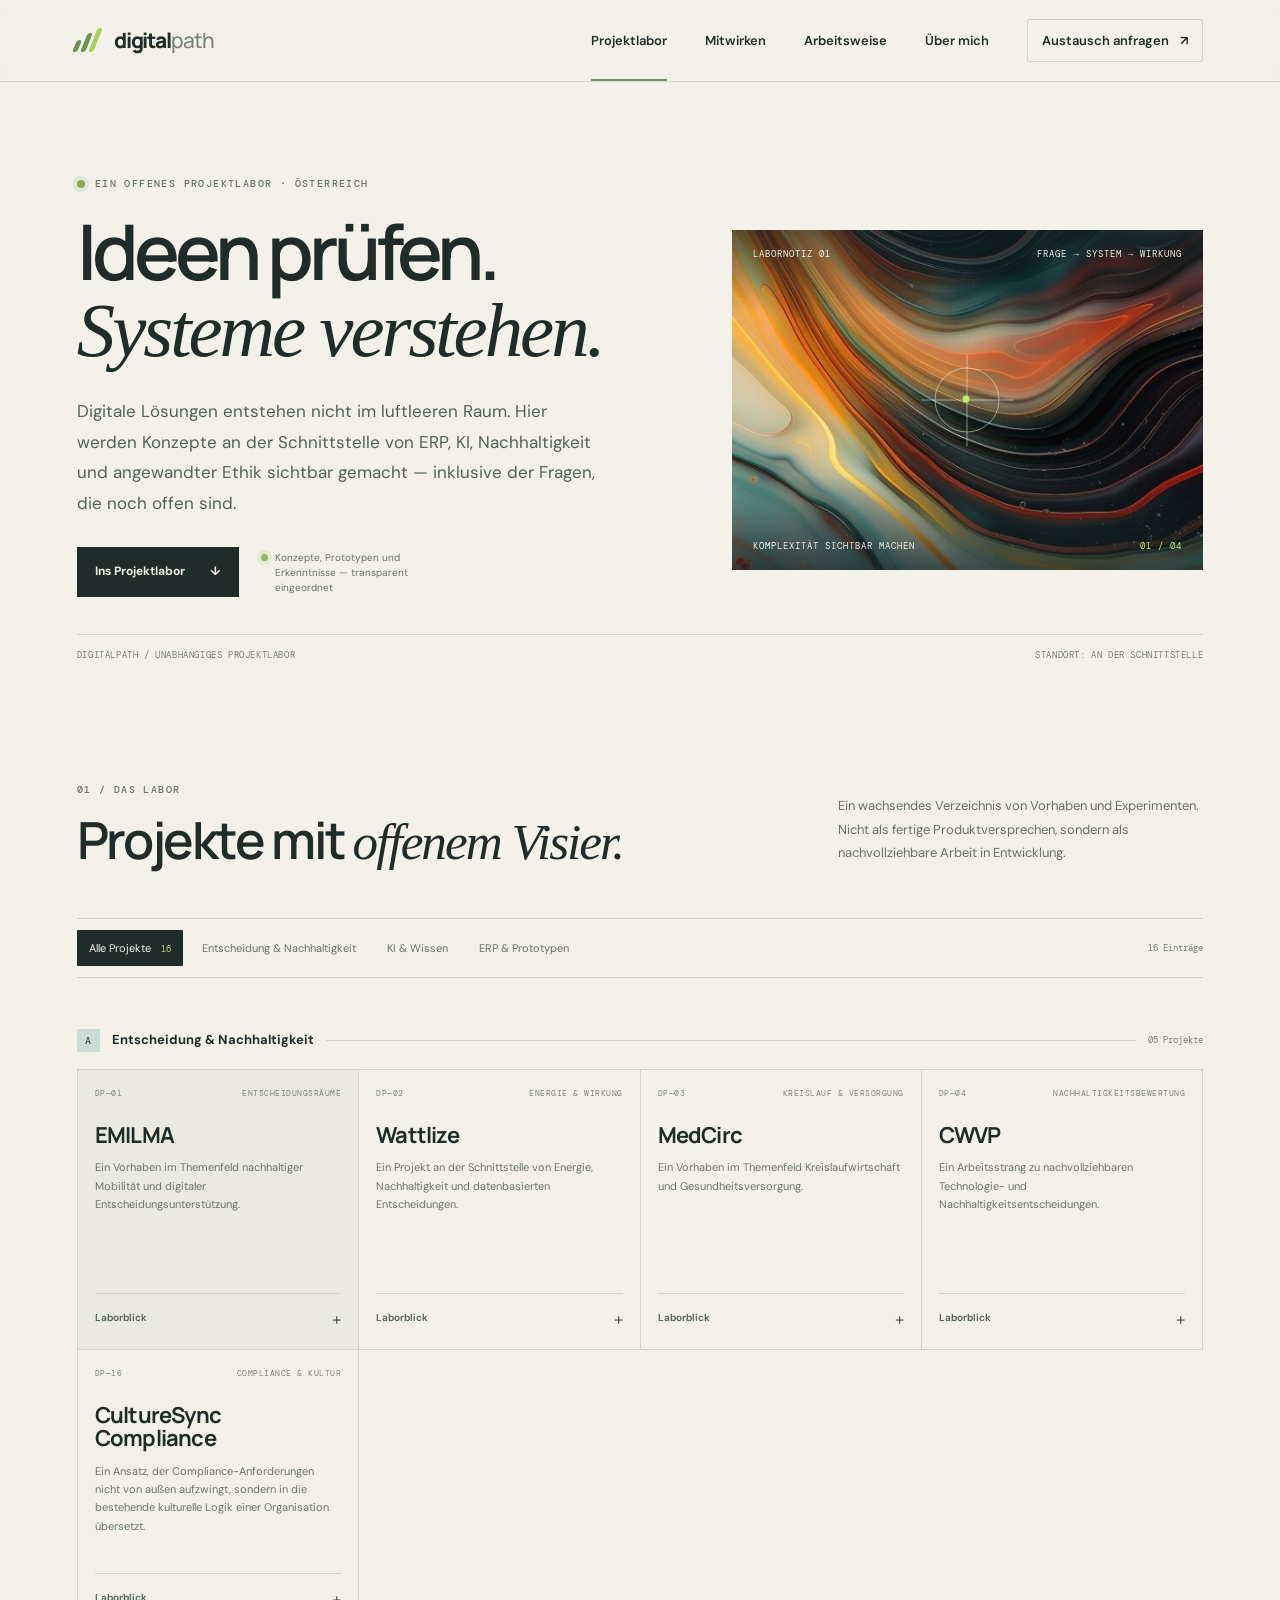
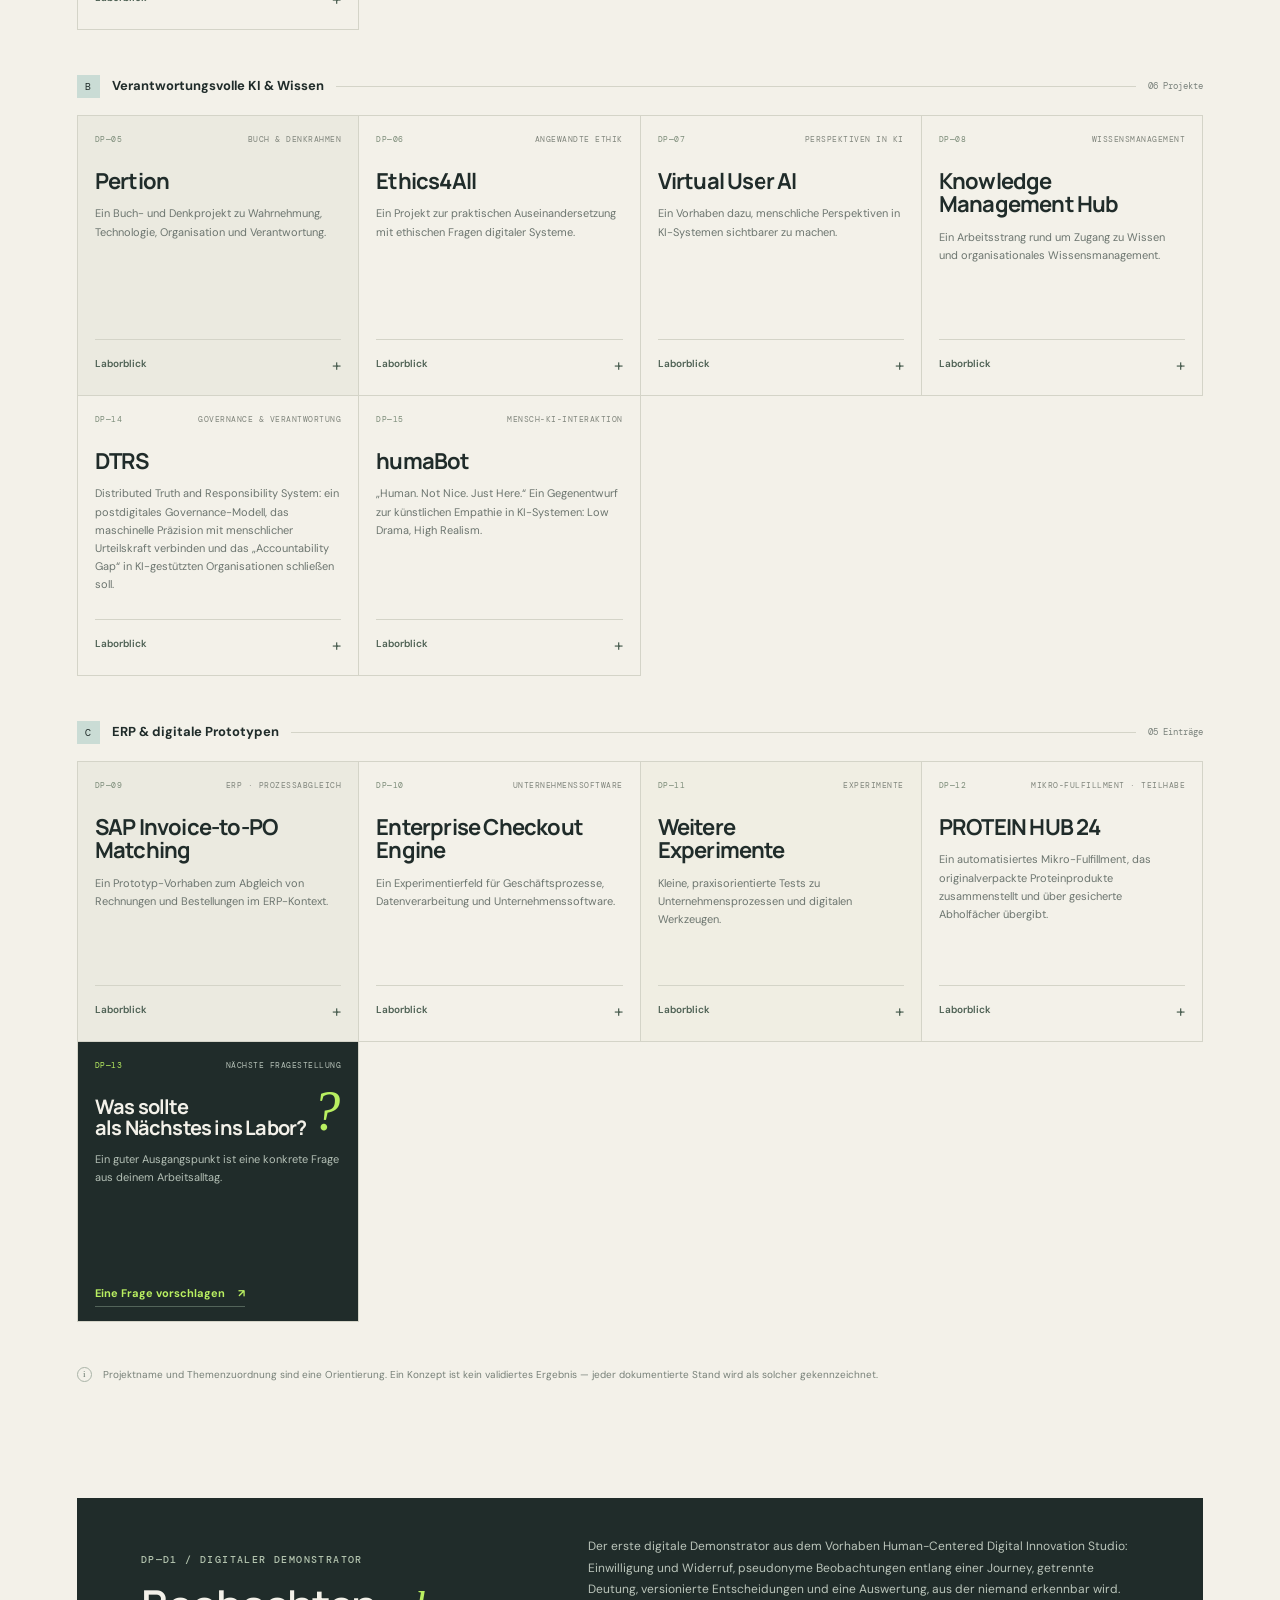
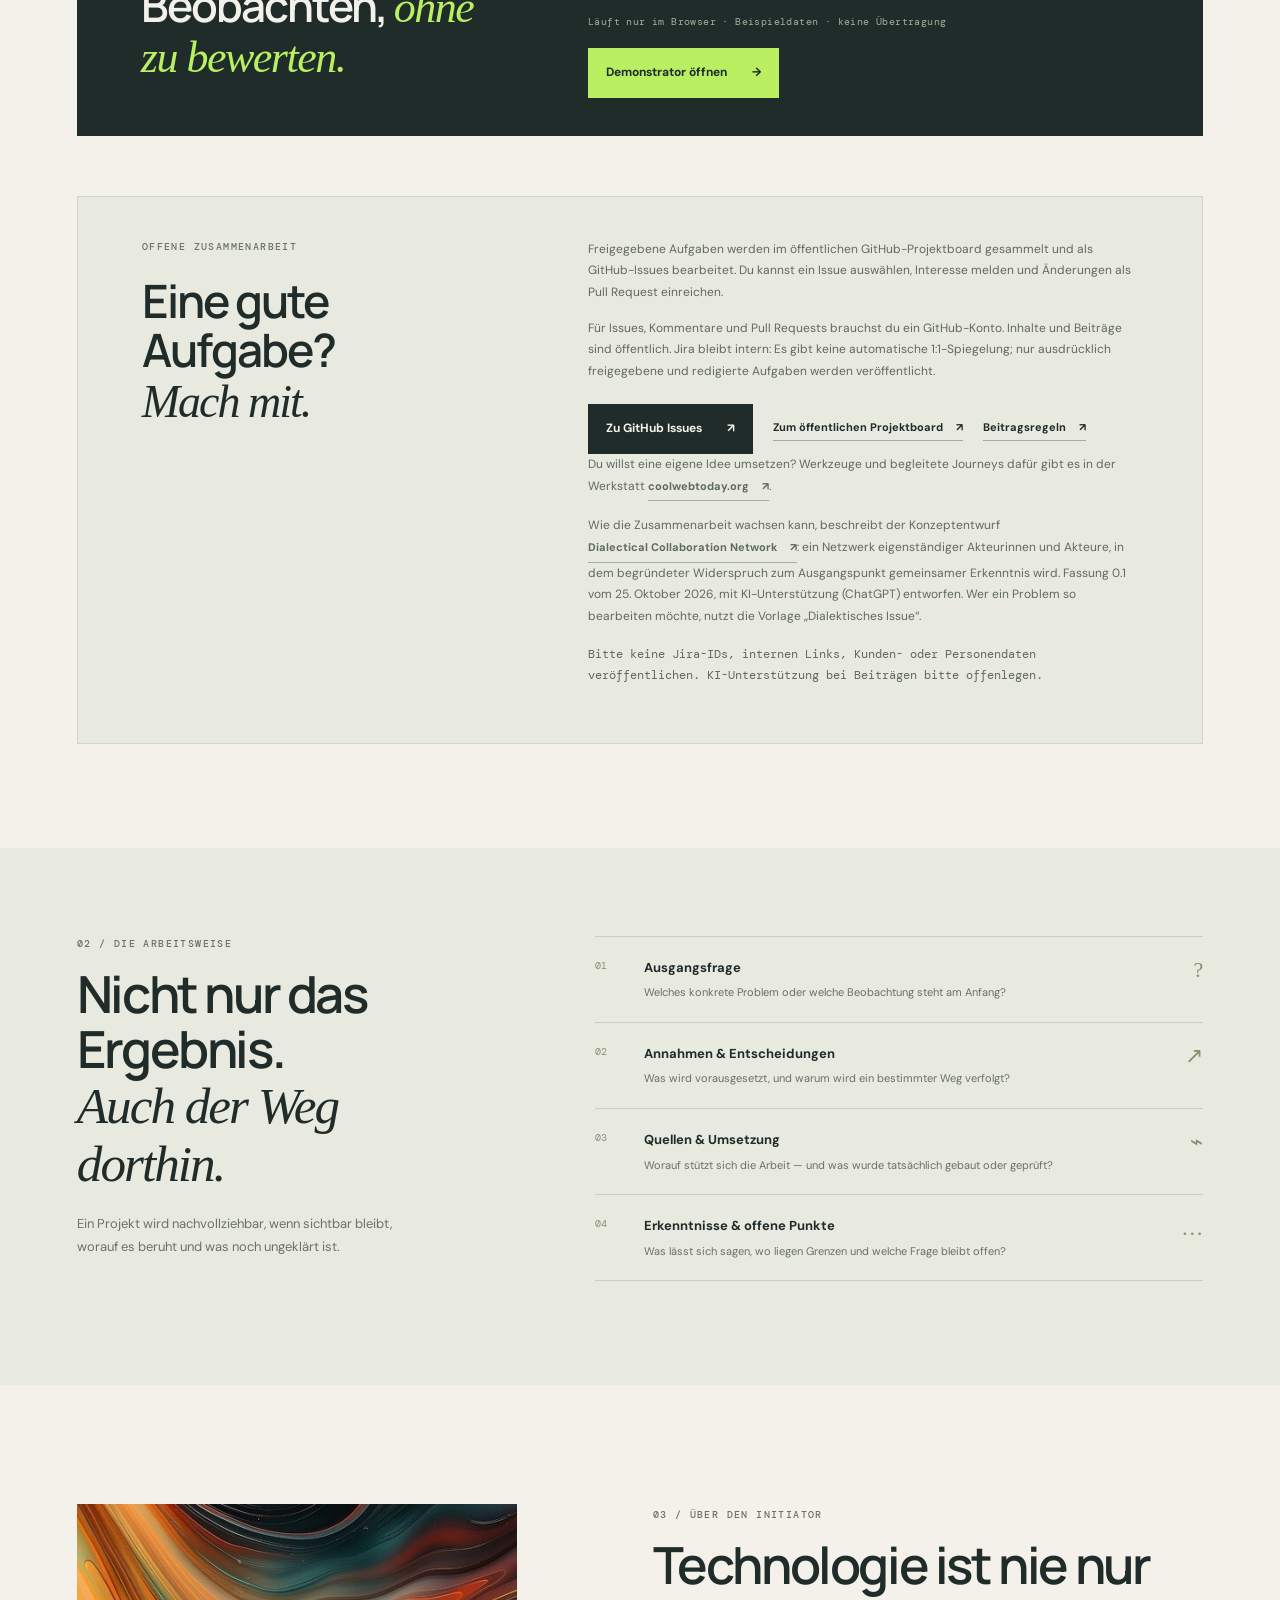
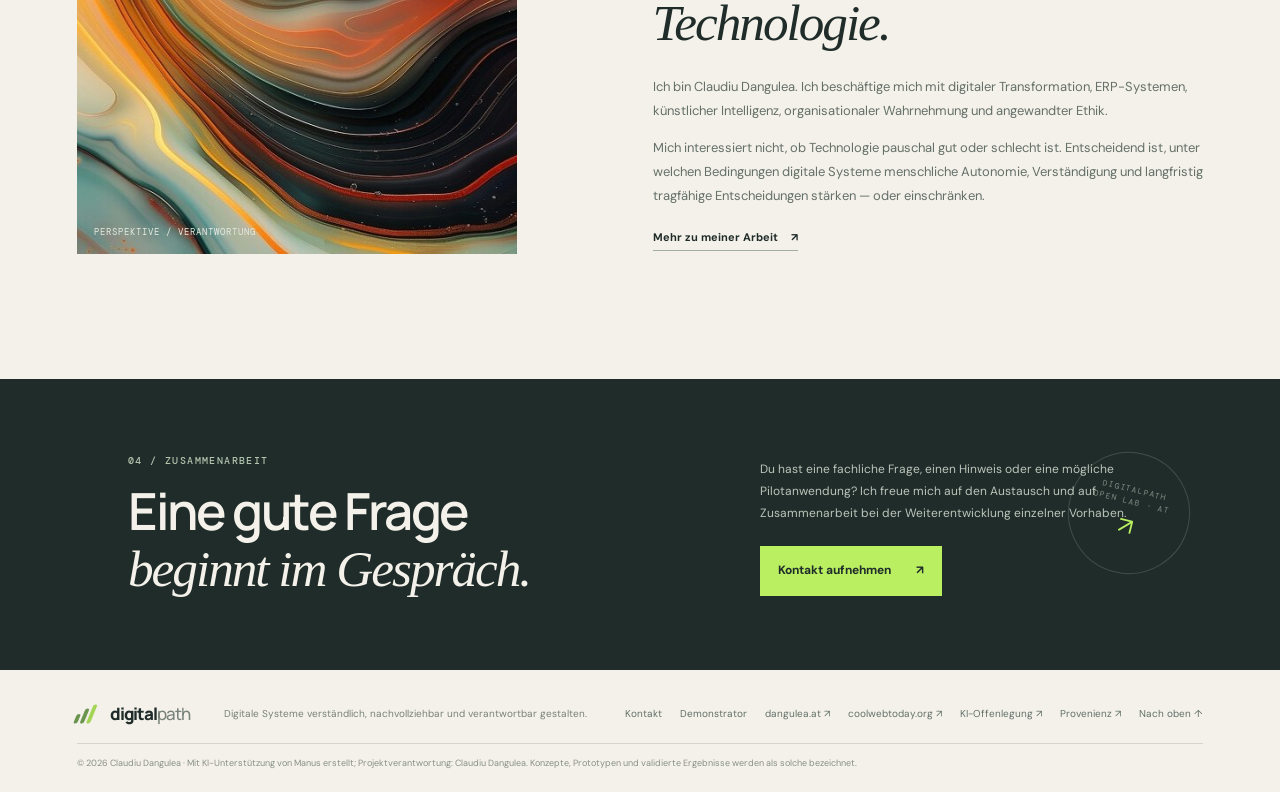
==== index.html @ 350d9e8f "Mitwirken: Konzeptentwurf Dialectical Collaboration Network und Vorlage „Dialektisches Issue“ Co-Aut" ====
<!doctype html>
<html lang="de">
<head>
  <meta charset="utf-8">
  <meta name="viewport" content="width=device-width, initial-scale=1">
  <meta name="theme-color" content="#f3f1e9">
  <meta name="description" content="Digitalpath ist ein offenes Projektlabor für digitale Systeme an der Schnittstelle von ERP, KI, Nachhaltigkeit und angewandter Ethik.">
  <meta property="og:title" content="Digitalpath — Projektlabor für digitale Systeme">
  <meta property="og:description" content="Ideen prüfen. Systeme verstehen. Verantwortung sichtbar machen.">
  <meta property="og:type" content="website">
  <title>Digitalpath — Projektlabor für digitale Systeme</title>
  <link rel="icon" href="assets/favicon.svg" type="image/svg+xml">
  <link rel="preconnect" href="https://fonts.googleapis.com">
  <link rel="preconnect" href="https://fonts.gstatic.com" crossorigin>
  <link href="https://fonts.googleapis.com/css2?family=DM+Mono:wght@400;500&family=DM+Sans:wght@400;500;600;700&family=Manrope:wght@400;500;600;700;800&display=swap" rel="stylesheet">
  <style>
@charset "UTF-8";
:root{--paper:#f3f1e9;--paper-deep:#e8e5d9;--ink:#202c2a;--muted:#68716d;--line:#d4d4c8;--accent:#b9ef61;--accent-dark:#42652e;--blue:#cadcd5;--serif:Georgia,"Times New Roman",serif;--sans:"DM Sans",Arial,sans-serif;--display:Manrope,"DM Sans",Arial,sans-serif;--mono:"DM Mono",monospace;--page:1320px}*{box-sizing:border-box}html{scroll-behavior:smooth;scroll-padding-top:90px}body{margin:0;background:var(--paper);color:var(--ink);font-family:var(--sans);font-size:15px;line-height:1.65;-webkit-font-smoothing:antialiased}a{color:inherit;text-decoration:none}button{font:inherit}.skip-link{position:absolute;left:12px;top:-60px;background:var(--accent);padding:10px 14px;z-index:99}.skip-link:focus{top:12px}.site-header{height:82px;padding:0 max(6vw,24px);display:flex;align-items:center;justify-content:space-between;border-bottom:1px solid rgba(32,44,42,.13);position:sticky;top:0;z-index:10;background:rgba(243,241,233,.93);backdrop-filter:blur(16px)}.wordmark{display:inline-flex;align-items:center;gap:12px;font-family:var(--display);font-size:21px;font-weight:800;letter-spacing:-1.1px}.wordmark-light{font-weight:500;color:#78827a}.brand-mark{width:25px;height:24px;display:inline-flex;align-items:flex-end;gap:3px;transform:skew(-22deg)}.brand-mark i{display:block;width:5px;border-radius:4px;background:#6a9450}.brand-mark i:nth-child(1){height:12px}.brand-mark i:nth-child(2){height:19px}.brand-mark i:nth-child(3){height:24px;background:#a4d454}.primary-nav{display:flex;align-items:center;gap:38px;font-size:13px;font-weight:600}.primary-nav>a{transition:color .2s ease}.primary-nav>a:hover{color:var(--accent-dark)}.primary-nav .nav-active{position:relative}.nav-active:after{content:"";position:absolute;bottom:-30px;left:0;width:100%;height:2px;background:#77965c}.primary-nav .nav-contact{padding:10px 14px;border:1px solid var(--line);border-radius:2px}.nav-contact span{margin-left:8px}.menu-toggle{display:none}
.hero{padding:84px max(6vw,24px) 0;max-width:var(--page);margin:auto;display:grid;grid-template-columns:1.1fr .9fr;column-gap:7%;align-items:center}.hero-copy{padding:10px 0 37px}.eyebrow{font:500 10px/1.5 var(--mono);letter-spacing:1.4px;text-transform:uppercase;color:#68746b;display:flex;gap:10px;align-items:center;margin:0 0 22px}.eyebrow-dot{height:8px;width:8px;background:#8aaa5d;border-radius:50%;box-shadow:0 0 0 4px rgba(138,170,93,.15)}h1,h2,h3,h4,p{margin-top:0}h1{font:600 clamp(46px,6vw,82px)/.99 var(--display);letter-spacing:-5px;margin:0 0 27px}h1 em,h2 em{font-family:var(--serif);font-weight:400;letter-spacing:-3px}.hero-lead{font-size:17px;line-height:1.8;color:#53605b;max-width:530px;margin-bottom:29px}.hero-actions{display:flex;align-items:center;gap:22px;flex-wrap:wrap}.button{display:inline-flex;align-items:center;gap:25px;padding:15px 18px;font-size:12px;font-weight:700;transition:transform .2s ease,background .2s ease}.button:hover{transform:translateY(-2px)}.button-dark{background:var(--ink);color:var(--paper)}.button-dark:hover{background:#40564c}.hero-note{max-width:190px;font-size:10px;line-height:1.5;color:var(--muted);display:flex;align-items:flex-start;gap:7px}.pulse{flex:none;width:7px;height:7px;border-radius:50%;background:#93b85d;margin-top:4px;box-shadow:0 0 0 4px rgba(147,184,93,.16)}.hero-art{height:340px;position:relative;overflow:hidden;background:#10252a url("assets/lab-banner.jpg") center 54%/cover no-repeat;isolation:isolate}.hero-art:before{content:"";position:absolute;inset:0;background:linear-gradient(180deg,rgba(17,37,41,.62),transparent 25%,transparent 72%,rgba(17,37,41,.76))}.art-topline,.art-caption{position:absolute;z-index:1;left:21px;right:21px;display:flex;justify-content:space-between;color:#eff2e8;font:9px var(--mono);letter-spacing:1px}.art-topline{top:18px}.art-caption{bottom:18px;text-transform:uppercase}.caption-index{color:var(--accent)}.art-crosshair{position:absolute;width:65px;height:65px;left:50%;top:50%;transform:translate(-50%,-50%);border:1px solid rgba(243,241,233,.5);border-radius:50%}.art-crosshair:before,.art-crosshair:after{content:"";position:absolute;background:rgba(243,241,233,.5)}.art-crosshair:before{height:1px;width:92px;left:-14px;top:31px}.art-crosshair:after{width:1px;height:92px;left:31px;top:-14px}.art-crosshair span:first-child{position:absolute;width:7px;height:7px;background:var(--accent);border-radius:50%;left:27px;top:27px;z-index:1}.hero-bottom{grid-column:1/-1;border-top:1px solid var(--line);padding:14px 0 0;display:flex;justify-content:space-between;color:#79817b;font:9px var(--mono);letter-spacing:.6px;text-transform:uppercase}.section-pad{padding-left:max(6vw,24px);padding-right:max(6vw,24px);max-width:var(--page);margin:0 auto}.lab-section{padding-top:121px;padding-bottom:115px}.section-heading{display:flex;align-items:flex-end;justify-content:space-between;gap:40px;margin-bottom:48px}.section-heading .eyebrow,.method-heading .eyebrow,.profile-copy .eyebrow,.contact-section .eyebrow{margin-bottom:15px}.section-heading h2,.method-heading h2,.profile-copy h2,.contact-section h2{font:600 clamp(34px,4vw,52px)/1.08 var(--display);letter-spacing:-2.4px;margin:0}.section-heading h2 em,.method-heading h2 em,.profile-copy h2 em,.contact-section h2 em{font-family:var(--serif);font-weight:400;letter-spacing:-2px}.section-intro{max-width:365px;color:#69716c;font-size:13px;line-height:1.8;margin:0 0 5px}.lab-toolbar{border-top:1px solid var(--line);border-bottom:1px solid var(--line);display:flex;align-items:center;justify-content:space-between;gap:20px;padding:11px 0;margin-bottom:51px}.filter-group{display:flex;gap:7px;flex-wrap:wrap}.filter-button{border:1px solid transparent;background:transparent;color:#68726b;border-radius:1px;padding:8px 11px;font-size:11px;cursor:pointer;transition:all .2s}.filter-button:hover{border-color:var(--line);color:var(--ink)}.filter-button.is-active{background:var(--ink);color:#f5f3eb}.filter-button span{font:9px var(--mono);margin-left:7px;color:#a7d56a}.result-count{font:9px var(--mono);color:#778079;white-space:nowrap}.project-group{margin-bottom:45px}.group-label{display:flex;align-items:center;gap:12px;margin-bottom:17px}.group-number{width:23px;height:23px;display:grid;place-items:center;background:var(--blue);font:10px var(--mono)}.group-label h3{margin:0;font-size:13px;font-weight:700}.group-rule{height:1px;background:var(--line);flex:1}.group-count{font:9px var(--mono);color:#79817b}.project-grid{display:grid;grid-template-columns:repeat(4,1fr);border-left:1px solid var(--line);border-top:1px solid var(--line)}.project-card{min-height:280px;padding:18px 17px 14px;border-right:1px solid var(--line);border-bottom:1px solid var(--line);display:flex;flex-direction:column;position:relative;transition:background .25s}.project-card:hover{background:#eeede4}.project-card-featured{background:#ebeae0}.card-top{display:flex;justify-content:space-between;align-items:center;gap:8px;margin-bottom:26px}.project-index,.project-type{font:8px var(--mono);text-transform:uppercase;letter-spacing:.5px}.project-index{color:#7b8b78}.project-type{color:#81867d;text-align:right}.project-card h4{font:700 22px/1.08 var(--display);letter-spacing:-.8px;margin:0 0 11px;overflow-wrap:anywhere}.card-copy{font-size:11px;line-height:1.65;color:#6c756f;margin:0 0 15px}.project-detail{margin-top:auto;border-top:1px solid var(--line);font-size:10px}.project-detail summary{list-style:none;display:flex;justify-content:space-between;align-items:center;cursor:pointer;padding:11px 0 2px;color:#4e6154;font-weight:600}.project-detail summary::-webkit-details-marker{display:none}.detail-icon{font-size:17px;font-weight:400;transition:transform .2s}.project-detail[open] .detail-icon{transform:rotate(45deg)}.project-detail>div{padding:8px 0 4px}.project-detail>div p{font-size:10px;line-height:1.7;color:#626d66;margin-bottom:10px}.detail-meta{font:8px var(--mono);color:#84917e;text-transform:uppercase;letter-spacing:.4px}.project-card-note{background:#f0eee3}.project-card-question{background:var(--ink);color:var(--paper)}.project-card-question .project-type,.project-card-question .card-copy{color:#b4c0b6}.project-card-question .project-index{color:var(--accent)}.question-mark{position:absolute;right:18px;top:41px;color:var(--accent);font:italic 56px/1 var(--serif)}.project-card-question h4{font-size:20px}.text-link{display:inline-flex;align-items:center;gap:13px;font-size:11px;font-weight:700;border-bottom:1px solid #a1af9c;padding-bottom:4px;width:max-content;transition:gap .2s}.text-link:hover{gap:18px}.project-card-question .text-link{color:var(--accent);margin-top:auto;border-color:#53645a}.lab-footnote{display:flex;gap:11px;align-items:flex-start;margin:2px 0 0;color:#778078;font-size:10px;line-height:1.65}.footnote-icon{flex:none;border:1px solid #aab4a8;width:15px;height:15px;border-radius:50%;display:grid;place-items:center;font:9px var(--serif);color:#607165}
.method-section{padding-top:88px;padding-bottom:104px;background:#e8e9df;max-width:none;display:grid;grid-template-columns:minmax(260px,.8fr) minmax(450px,1.2fr);gap:10%;align-items:start}.method-heading{max-width:440px}.method-heading h2{margin-bottom:21px}.method-heading>p:last-child{font-size:13px;line-height:1.8;color:#69736c;max-width:350px}.method-steps{border-top:1px solid #c8cfc5}.method-step{display:grid;grid-template-columns:38px 1fr 30px;gap:11px;align-items:start;padding:20px 0;border-bottom:1px solid #c8cfc5}.step-no{font:10px var(--mono);color:#84917c;padding-top:2px}.method-step h3{font-size:13px;margin:0 0 5px}.method-step p{font-size:11px;color:#66716a;margin:0;line-height:1.7}.step-mark{font:22px var(--serif);color:#82916f;text-align:right}.profile-section{padding-top:119px;padding-bottom:125px;display:grid;grid-template-columns:.8fr 1fr;gap:12%;align-items:center}.profile-image{min-height:350px;background:#14272b url("assets/lab-banner.jpg") center/cover no-repeat;position:relative}.profile-image:after{content:"PERSPEKTIVE / VERANTWORTUNG";position:absolute;bottom:16px;left:17px;color:#e5eadf;font:9px var(--mono);letter-spacing:1px}.profile-copy h2{margin:0 0 25px}.profile-copy>p:not(.eyebrow){font-size:13px;line-height:1.85;color:#657069}.profile-copy .text-link{margin-top:7px}.contact-section{background:var(--ink);color:var(--paper);padding:74px max(10vw,24px);display:grid;grid-template-columns:1fr .7fr;gap:7%;align-items:end;position:relative;overflow:hidden}.contact-section .eyebrow{color:#b2c3ae}.contact-section h2{font-size:clamp(38px,4vw,55px)}.contact-copy{max-width:410px;z-index:1}.contact-copy p{font-size:12px;line-height:1.85;color:#bbc5bb;margin-bottom:22px}.button-accent{background:var(--accent);color:var(--ink)}.button-accent:hover{background:#d0f692}.contact-stamp{position:absolute;right:7%;top:25%;width:122px;height:122px;border:1px solid rgba(227,237,220,.17);border-radius:50%;display:flex;flex-direction:column;justify-content:center;align-items:center;gap:2px;transform:rotate(14deg);color:rgba(227,237,220,.5);font:8px var(--mono);letter-spacing:1px}.contact-stamp b{color:var(--accent);font:24px var(--sans);margin-top:3px}.site-footer{padding:30px max(6vw,24px) 21px;max-width:var(--page);margin:auto;display:grid;grid-template-columns:auto 1fr auto;gap:15px 34px;align-items:center}.footer-mark{font-size:17px}.footer-mark .brand-mark{transform:scale(.8) skew(-22deg);transform-origin:left center;margin-right:-4px}.site-footer>span{font-size:10px;color:#79817a}.footer-links{display:flex;gap:18px;font-size:10px;color:#637069}.footer-links a:hover{color:var(--accent-dark)}.site-footer small{grid-column:1/-1;border-top:1px solid var(--line);padding-top:12px;color:#899088;font-size:9px}
@media(max-width:1000px){.hero{column-gap:4%}.project-grid{grid-template-columns:repeat(2,1fr)}.project-card{min-height:260px}.method-section{gap:6%}.contact-stamp{opacity:.45;right:3%}.site-footer{grid-template-columns:auto 1fr}.footer-links{grid-column:1/-1;grid-row:2}.site-footer small{grid-row:3}}
@media(max-width:700px){.site-header{height:70px;padding:0 22px}.primary-nav{display:none;position:absolute;top:69px;left:0;right:0;background:var(--paper);padding:22px;align-items:stretch;gap:0;border-bottom:1px solid var(--line);flex-direction:column}.primary-nav.is-open{display:flex}.primary-nav>a{padding:13px 0;border-bottom:1px solid var(--line)}.primary-nav .nav-contact{border:0;padding:14px 0}.nav-active:after{display:none}.menu-toggle{width:38px;height:38px;border:1px solid var(--line);background:none;display:grid;align-content:center;gap:5px;justify-content:center}.menu-toggle span{display:block;width:16px;height:1px;background:var(--ink)}.hero{padding-top:57px;grid-template-columns:1fr;row-gap:30px}.hero-copy{padding-bottom:0}h1{font-size:clamp(48px,12vw,68px);letter-spacing:-3.5px}.hero-lead{font-size:15px}.hero-art{height:260px}.hero-bottom{font-size:8px;gap:15px}.section-pad{padding-left:22px;padding-right:22px}.lab-section{padding-top:78px;padding-bottom:80px}.section-heading{display:block;margin-bottom:28px}.section-heading h2,.method-heading h2,.profile-copy h2{font-size:37px}.section-intro{margin-top:17px}.lab-toolbar{align-items:flex-start;flex-direction:column;margin-bottom:37px;gap:5px}.filter-group{gap:4px}.filter-button{font-size:10px;padding:7px 8px}.result-count{align-self:flex-end}.project-grid{grid-template-columns:1fr 1fr}.project-card{min-height:265px;padding:14px 12px}.card-top{align-items:flex-start;flex-direction:column;gap:6px;margin-bottom:22px}.project-type{text-align:left}.project-card h4{font-size:19px}.card-copy{font-size:10px}.project-detail summary{font-size:9px}.group-label{gap:8px}.group-label h3{font-size:11px}.group-count{font-size:8px}.method-section{padding:70px 22px;grid-template-columns:1fr;gap:20px}.method-heading{max-width:100%}.profile-section{padding-top:78px;padding-bottom:78px;grid-template-columns:1fr;gap:27px}.profile-image{min-height:230px;order:2}.profile-copy{order:1}.contact-section{padding:64px 22px;grid-template-columns:1fr;gap:25px}.contact-section h2{font-size:42px}.contact-stamp{right:20px;top:22px;width:80px;height:80px;opacity:.35}.contact-stamp span{font-size:6px}.contact-stamp b{font-size:17px}.site-footer{padding:25px 22px 18px;grid-template-columns:1fr;gap:10px}.site-footer>span{max-width:300px}.footer-links{grid-column:1;grid-row:auto;flex-wrap:wrap}.site-footer small{grid-row:auto}.footer-mark{grid-row:1}}
@media(max-width:390px){.project-grid{grid-template-columns:1fr}.project-card{min-height:225px}.card-top{flex-direction:row}.project-card h4{font-size:21px}.hero-bottom span:last-child{max-width:120px;text-align:right}}
@media(prefers-reduced-motion:reduce){*,*::before,*::after{scroll-behavior:auto!important;transition:none!important;animation:none!important}}

  </style>
  <style>
    .contribute-section{padding-top:4px;padding-bottom:104px}
    .contribute-inner{background:#e8e9df;border:1px solid var(--line);padding:42px clamp(22px,5vw,64px);display:grid;grid-template-columns:.8fr 1.2fr;gap:8%;align-items:start}
    .contribute-inner h2{font:600 clamp(32px,4vw,46px)/1.08 var(--display);letter-spacing:-2px;margin:0}
    .contribute-inner h2 em{font-family:var(--serif);font-weight:400;letter-spacing:-2px}
    .contribute-copy{max-width:590px}
    .contribute-copy p{font-size:12px;line-height:1.8;color:#5f6a62;margin:0 0 14px}
    .contribute-actions{display:flex;align-items:center;gap:20px;flex-wrap:wrap;margin-top:22px}
    .contribute-note{font:10px var(--mono);color:#718074;margin-top:16px!important}
    @media(max-width:700px){.contribute-section{padding-bottom:75px}.contribute-inner{grid-template-columns:1fr;gap:24px;padding:28px 22px}}
  </style>
  <style>
    .demo-teaser{padding-top:0;padding-bottom:56px}
    .demo-teaser-inner{background:var(--ink);color:var(--paper);padding:38px clamp(22px,5vw,64px);display:grid;grid-template-columns:.8fr 1.2fr;gap:8%;align-items:center}
    .demo-teaser .eyebrow{color:#b2c3ae;margin-bottom:15px}
    .demo-teaser h2{font:600 clamp(30px,3.6vw,44px)/1.08 var(--display);letter-spacing:-2px;margin:0}
    .demo-teaser h2 em{font-family:var(--serif);font-weight:400;letter-spacing:-1.5px;color:var(--accent)}
    .demo-teaser-copy{max-width:590px}
    .demo-teaser-copy p{font-size:12px;line-height:1.8;color:#bbc5bb;margin:0 0 14px}
    .demo-teaser-copy .demo-teaser-note{font:10px var(--mono);color:#9fb39b;letter-spacing:.4px}
    .demo-teaser .button{background:var(--accent);color:var(--ink);margin-top:6px}
    .demo-teaser .button:hover{background:#d0f692}
    @media(max-width:700px){.demo-teaser{padding-bottom:40px}.demo-teaser-inner{grid-template-columns:1fr;gap:20px;padding:28px 22px}}
  </style>
  <script src="script.js" defer></script>
</head>
<body>
  <a class="skip-link" href="#hauptinhalt">Zum Inhalt springen</a>
  <header class="site-header">
    <a class="wordmark" href="#start" aria-label="Digitalpath Startseite">
      <span class="brand-mark" aria-hidden="true"><i></i><i></i><i></i></span>
      <span>digital<span class="wordmark-light">path</span></span>
    </a>
    <button class="menu-toggle" type="button" aria-expanded="false" aria-controls="primary-nav" aria-label="Menü öffnen"><span></span><span></span></button>
    <nav id="primary-nav" class="primary-nav" aria-label="Hauptnavigation">
      <a class="nav-active" href="#labor">Projektlabor</a>
      <a href="#mitmachen">Mitwirken</a>
      <a href="#methode">Arbeitsweise</a>
      <a href="#profil">Über mich</a>
      <a class="nav-contact" href="#kontakt">Austausch anfragen <span aria-hidden="true">↗</span></a>
    </nav>
  </header>

  <main id="hauptinhalt">
    <section class="hero" id="start" aria-labelledby="hero-title">
      <div class="hero-copy">
        <p class="eyebrow"><span class="eyebrow-dot"></span> Ein offenes Projektlabor · Österreich</p>
        <h1 id="hero-title">Ideen prüfen.<br><em>Systeme verstehen.</em></h1>
        <p class="hero-lead">Digitale Lösungen entstehen nicht im luftleeren Raum. Hier werden Konzepte an der Schnittstelle von ERP, KI, Nachhaltigkeit und angewandter Ethik sichtbar gemacht — inklusive der Fragen, die noch offen sind.</p>
        <div class="hero-actions">
          <a class="button button-dark" href="#labor">Ins Projektlabor <span aria-hidden="true">↓</span></a>
          <span class="hero-note"><span class="pulse"></span> Konzepte, Prototypen und Erkenntnisse — transparent eingeordnet</span>
        </div>
      </div>
      <div class="hero-art" role="img" aria-label="Abstrakte farbige Linien als Sinnbild vernetzter digitaler Systeme">
        <div class="art-topline"><span>LABORNOTIZ 01</span><span>FRAGE → SYSTEM → WIRKUNG</span></div>
        <div class="art-crosshair" aria-hidden="true"><span></span><span></span></div>
        <div class="art-caption"><span>Komplexität sichtbar machen</span><span class="caption-index">01 / 04</span></div>
      </div>
      <div class="hero-bottom"><span>Digitalpath / unabhängiges Projektlabor</span><span>Standort: an der Schnittstelle</span></div>
    </section>

    <section class="lab-section section-pad" id="labor" aria-labelledby="lab-title">
      <div class="section-heading">
        <div><p class="eyebrow">01 / Das Labor</p><h2 id="lab-title">Projekte mit <em>offenem Visier.</em></h2></div>
        <p class="section-intro">Ein wachsendes Verzeichnis von Vorhaben und Experimenten. Nicht als fertige Produktversprechen, sondern als nachvollziehbare Arbeit in Entwicklung.</p>
      </div>
      <div class="lab-toolbar">
        <div class="filter-group" role="group" aria-label="Projekte nach Themen filtern">
          <button class="filter-button is-active" data-filter="all" aria-pressed="true">Alle Projekte <span>16</span></button>
          <button class="filter-button" data-filter="decision" aria-pressed="false">Entscheidung & Nachhaltigkeit</button>
          <button class="filter-button" data-filter="knowledge" aria-pressed="false">KI & Wissen</button>
          <button class="filter-button" data-filter="erp" aria-pressed="false">ERP & Prototypen</button>
        </div>
        <span class="result-count" aria-live="polite">16 Einträge</span>
      </div>

      <div class="project-groups">
        <section class="project-group" data-group="decision" aria-labelledby="group-decision">
          <div class="group-label"><span class="group-number">A</span><h3 id="group-decision">Entscheidung & Nachhaltigkeit</h3><span class="group-rule"></span><span class="group-count">05 Projekte</span></div>
          <div class="project-grid">
            <article class="project-card project-card-featured" data-category="decision">
              <div class="card-top"><span class="project-index">DP—01</span><span class="project-type">Entscheidungsräume</span></div>
              <h4>EMILMA</h4><p class="card-copy">Ein Vorhaben im Themenfeld nachhaltiger Mobilität und digitaler Entscheidungsunterstützung.</p>
              <details class="project-detail"><summary><span>Laborblick</span><span class="detail-icon" aria-hidden="true">+</span></summary><div><p>Hier werden Ausgangsfrage, Annahmen, Quellen und nächste Schritte schrittweise ergänzt. Der konkrete Projektstand wird kenntlich gemacht, sobald Inhalte dokumentiert sind.</p><span class="detail-meta">Dokumentation wird ergänzt</span></div></details>
            </article>
            <article class="project-card" data-category="decision"><div class="card-top"><span class="project-index">DP—02</span><span class="project-type">Energie & Wirkung</span></div><h4>Wattlize</h4><p class="card-copy">Ein Projekt an der Schnittstelle von Energie, Nachhaltigkeit und datenbasierten Entscheidungen.</p><details class="project-detail"><summary><span>Laborblick</span><span class="detail-icon" aria-hidden="true">+</span></summary><div><p>Fragestellung, verwendete Annahmen und belastbare Ergebnisse werden getrennt ausgewiesen, sobald sie vorliegen.</p><span class="detail-meta">Dokumentation wird ergänzt</span></div></details></article>
            <article class="project-card" data-category="decision" id="medcirc"><div class="card-top"><span class="project-index">DP—03</span><span class="project-type">Kreislauf & Versorgung</span></div><h4>MedCirc</h4><p class="card-copy">Ein Vorhaben im Themenfeld Kreislaufwirtschaft und Gesundheitsversorgung.</p><details class="project-detail"><summary><span>Laborblick</span><span class="detail-icon" aria-hidden="true">+</span></summary><div><p>Offene Fragen und Entwicklungsschritte sollen nachvollziehbar bleiben — nicht nur das fertige Ergebnis.</p><p><a class="text-link" href="https://github.com/intiequals1/medcirc" target="_blank" rel="noreferrer">Quellcode auf GitHub <span aria-hidden="true">↗</span></a></p><span class="detail-meta">Dokumentation wird ergänzt</span></div></details></article>
            <article class="project-card" data-category="decision" id="cwvp"><div class="card-top"><span class="project-index">DP—04</span><span class="project-type">Nachhaltigkeitsbewertung</span></div><h4>CWVP</h4><p class="card-copy">Ein Arbeitsstrang zu nachvollziehbaren Technologie- und Nachhaltigkeitsentscheidungen.</p><details class="project-detail"><summary><span>Laborblick</span><span class="detail-icon" aria-hidden="true">+</span></summary><div><p>Die Projektübersicht wird mit Quellen, Abwägungen und dem jeweiligen Reifegrad ergänzt.</p><p><a class="text-link" href="https://github.com/intiequals1/cwvp" target="_blank" rel="noreferrer">Quellcode auf GitHub <span aria-hidden="true">↗</span></a></p><span class="detail-meta">Dokumentation wird ergänzt</span></div></details></article>
            <article class="project-card" data-category="decision" id="culturesync-compliance"><div class="card-top"><span class="project-index">DP—16</span><span class="project-type">Compliance & Kultur</span></div><h4>CultureSync<br>Compliance</h4><p class="card-copy">Ein Ansatz, der Compliance-Anforderungen nicht von außen aufzwingt, sondern in die bestehende kulturelle Logik einer Organisation übersetzt.</p><details class="project-detail"><summary><span>Laborblick</span><span class="detail-icon" aria-hidden="true">+</span></summary><div><p><strong>Vorgehen:</strong> Zuerst die Ist-Kultur erfassen, dann Pflichten an die vorhandene Wertlogik anschließen, schließlich prüfen, ob sie verstanden und eingehalten werden.</p><p><strong>Grenze:</strong> Übersetzen heißt nicht abschwächen. Was rechtlich verpflichtend ist, bleibt verpflichtend.</p><p><strong>Stand:</strong> Konzept. Methode und Belege werden schrittweise ergänzt.</p><p><a class="text-link" href="https://github.com/intiequals1/culturesync-compliance" target="_blank" rel="noreferrer">Repository und Aufgaben auf GitHub <span aria-hidden="true">↗</span></a></p><span class="detail-meta">Konzept · offene Mitarbeit</span></div></details></article>
          </div>
        </section>

        <section class="project-group" data-group="knowledge" aria-labelledby="group-knowledge">
          <div class="group-label"><span class="group-number">B</span><h3 id="group-knowledge">Verantwortungsvolle KI & Wissen</h3><span class="group-rule"></span><span class="group-count">06 Projekte</span></div>
          <div class="project-grid">
            <article class="project-card project-card-featured" data-category="knowledge"><div class="card-top"><span class="project-index">DP—05</span><span class="project-type">Buch & Denkrahmen</span></div><h4>Pertion</h4><p class="card-copy">Ein Buch- und Denkprojekt zu Wahrnehmung, Technologie, Organisation und Verantwortung.</p><details class="project-detail"><summary><span>Laborblick</span><span class="detail-icon" aria-hidden="true">+</span></summary><div><p>Pertion verbindet technische, philosophische und organisationale Perspektiven. Im Zentrum steht die Frage, unter welchen Bedingungen digitale Systeme Autonomie und tragfähige Entscheidungen fördern oder einschränken.</p><p><a class="text-link" href="https://www.pertion.io" target="_blank" rel="noreferrer">pertion.io <span aria-hidden="true">↗</span></a></p><span class="detail-meta">Mehr zum Ansatz im Profil</span></div></details></article>
            <article class="project-card" data-category="knowledge" id="ethics4all"><div class="card-top"><span class="project-index">DP—06</span><span class="project-type">Angewandte Ethik</span></div><h4>Ethics4All</h4><p class="card-copy">Ein Projekt zur praktischen Auseinandersetzung mit ethischen Fragen digitaler Systeme.</p><details class="project-detail"><summary><span>Laborblick</span><span class="detail-icon" aria-hidden="true">+</span></summary><div><p>Fragestellungen, Lernmaterialien und Einsatzkontexte werden mit dem Projektverlauf ergänzt.</p><p><a class="text-link" href="https://www.ethics4all.io" target="_blank" rel="noreferrer">ethics4all.io <span aria-hidden="true">↗</span></a></p><span class="detail-meta">Dokumentation wird ergänzt</span></div></details></article>
            <article class="project-card" data-category="knowledge"><div class="card-top"><span class="project-index">DP—07</span><span class="project-type">Perspektiven in KI</span></div><h4>Virtual User AI</h4><p class="card-copy">Ein Vorhaben dazu, menschliche Perspektiven in KI-Systemen sichtbarer zu machen.</p><details class="project-detail"><summary><span>Laborblick</span><span class="detail-icon" aria-hidden="true">+</span></summary><div><p>Konzept, Grenzen und offene Fragen werden hier sichtbar, sobald sie für dieses Vorhaben dokumentiert sind.</p><p><a class="text-link" href="https://github.com/intiequals1/virtual-user-ai" target="_blank" rel="noreferrer">Quellcode auf GitHub <span aria-hidden="true">↗</span></a></p><span class="detail-meta">Dokumentation wird ergänzt</span></div></details></article>
            <article class="project-card" data-category="knowledge"><div class="card-top"><span class="project-index">DP—08</span><span class="project-type">Wissensmanagement</span></div><h4>Knowledge<br>Management Hub</h4><p class="card-copy">Ein Arbeitsstrang rund um Zugang zu Wissen und organisationales Wissensmanagement.</p><details class="project-detail"><summary><span>Laborblick</span><span class="detail-icon" aria-hidden="true">+</span></summary><div><p>Der Hub soll nachvollziehbar machen, wie Wissen strukturiert und zugänglich wird. Konkrete Funktionen werden nicht vorweggenommen.</p><span class="detail-meta">Dokumentation wird ergänzt</span></div></details></article>
            <article class="project-card" data-category="knowledge" id="dtrs"><div class="card-top"><span class="project-index">DP—14</span><span class="project-type">Governance & Verantwortung</span></div><h4>DTRS</h4><p class="card-copy">Distributed Truth and Responsibility System: ein postdigitales Governance-Modell, das maschinelle Präzision mit menschlicher Urteilskraft verbinden und das „Accountability Gap“ in KI-gestützten Organisationen schließen soll.</p><details class="project-detail"><summary><span>Laborblick</span><span class="detail-icon" aria-hidden="true">+</span></summary><div><p><strong>Ausgangsfrage:</strong> Wenn KI-Systeme Entscheidungen vorbereiten: Wer trägt die Verantwortung, und wie bleibt nachvollziehbar, worauf eine Entscheidung beruht?</p><p><strong>Bausteine:</strong> Ein Single Point of Truth als gesicherte Datenbasis, KI-Analyseschichten und menschliche Entscheidung an der Spitze. Begründungspflicht und Rebuttal verbinden die Ebenen in beide Richtungen. Das Modell stammt aus dem Buch Pertion.</p><p><strong>Stand:</strong> Konzept. Gebaut oder mit Menschen geprüft ist noch nichts.</p><p><a class="text-link" href="https://github.com/intiequals1/dtrs" target="_blank" rel="noreferrer">Repository und Aufgaben auf GitHub <span aria-hidden="true">↗</span></a></p><span class="detail-meta">Konzept · offene Mitarbeit</span></div></details></article>
            <article class="project-card" data-category="knowledge" id="humabot"><div class="card-top"><span class="project-index">DP—15</span><span class="project-type">Mensch-KI-Interaktion</span></div><h4>humaBot</h4><p class="card-copy">„Human. Not Nice. Just Here.“ Ein Gegenentwurf zur künstlichen Empathie in KI-Systemen: Low Drama, High Realism.</p><details class="project-detail"><summary><span>Laborblick</span><span class="detail-icon" aria-hidden="true">+</span></summary><div><p><strong>Ausgangsfrage:</strong> Wie sähe ein KI-System aus, das keine Freundlichkeit oder Empathie vorspielt, sondern sachlich, ehrlich und ansprechbar bleibt?</p><p><strong>Leitidee:</strong> Authentische Interaktion statt simulierter Freundlichkeit. Offen ist, wann nüchterne Präsenz mehr hilft und wo Ehrlichkeit in Unhöflichkeit kippt.</p><p><strong>Stand:</strong> Leitidee und Konzept. Es gibt noch keinen Code und kein Modell.</p><p><a class="text-link" href="https://github.com/intiequals1/humabot" target="_blank" rel="noreferrer">Repository und Aufgaben auf GitHub <span aria-hidden="true">↗</span></a></p><span class="detail-meta">Konzept · offene Mitarbeit</span></div></details></article>
          </div>
        </section>

        <section class="project-group" data-group="erp" aria-labelledby="group-erp">
          <div class="group-label"><span class="group-number">C</span><h3 id="group-erp">ERP & digitale Prototypen</h3><span class="group-rule"></span><span class="group-count">05 Einträge</span></div>
          <div class="project-grid">
            <article class="project-card project-card-featured" data-category="erp"><div class="card-top"><span class="project-index">DP—09</span><span class="project-type">ERP · Prozessabgleich</span></div><h4>SAP Invoice-to-PO<br>Matching</h4><p class="card-copy">Ein Prototyp-Vorhaben zum Abgleich von Rechnungen und Bestellungen im ERP-Kontext.</p><details class="project-detail"><summary><span>Laborblick</span><span class="detail-icon" aria-hidden="true">+</span></summary><div><p>Die konkrete Logik, Voraussetzungen und Grenzen des Prototyps werden in einer eigenen Projektdokumentation ausgewiesen.</p><span class="detail-meta">Prototyp-Vorhaben</span></div></details></article>
            <article class="project-card" data-category="erp"><div class="card-top"><span class="project-index">DP—10</span><span class="project-type">Unternehmenssoftware</span></div><h4>Enterprise Checkout Engine</h4><p class="card-copy">Ein Experimentierfeld für Geschäftsprozesse, Datenverarbeitung und Unternehmenssoftware.</p><details class="project-detail"><summary><span>Laborblick</span><span class="detail-icon" aria-hidden="true">+</span></summary><div><p>Konzept und technische Umsetzung werden getrennt beschrieben, sobald belastbare Details vorliegen.</p><span class="detail-meta">Prototyp-Vorhaben</span></div></details></article>
            <article class="project-card project-card-note" data-category="erp"><div class="card-top"><span class="project-index">DP—11</span><span class="project-type">Experimente</span></div><h4>Weitere<br>Experimente</h4><p class="card-copy">Kleine, praxisorientierte Tests zu Unternehmensprozessen und digitalen Werkzeugen.</p><details class="project-detail"><summary><span>Laborblick</span><span class="detail-icon" aria-hidden="true">+</span></summary><div><p>Ein Sammelbereich für Skizzen und Versuche, die noch nicht als eigenständiges Projekt eingeordnet sind.</p><span class="detail-meta">Laufend kuratiert</span></div></details></article>
            <article class="project-card" data-category="erp" id="protein-hub-24"><div class="card-top"><span class="project-index">DP—12</span><span class="project-type">Mikro-Fulfillment · Teilhabe</span></div><h4>PROTEIN HUB 24</h4><p class="card-copy">Ein automatisiertes Mikro-Fulfillment, das originalverpackte Proteinprodukte zusammenstellt und über gesicherte Abholfächer übergibt.</p><details class="project-detail"><summary><span>Laborblick</span><span class="detail-icon" aria-hidden="true">+</span></summary><div><p><strong>Ausgangsfrage:</strong> Wie kann ein kompaktes, wirtschaftlich betreibbares System unterschiedlich verpackte Produkte automatisch zusammenstellen und an eine Abholstation übergeben, ohne Rückverfolgbarkeit, Produktsicherheit und Betriebssicherheit zu gefährden?</p><p><strong>Annahmen:</strong> Zunächst nur originalverschlossene Produkte, kein Portionieren loser Pulver. Lieferplattformen sind mögliche Partner, keine gewonnenen. Kommissionieraufwand und Wartezeiten sind Hypothesen, die erst mit Marktgesprächen und Prozessdaten geprüft werden.</p><p><strong>Inclusive Fulfillment Lab:</strong> Beschäftigte mit unterschiedlichen Bedürfnissen gestalten mit, welche Arbeitsschritte automatisiert, unterstützt oder bewusst von Hand erledigt werden. Individuelle Leistungsprofile sind ausgeschlossen.</p><p><strong>Stand:</strong> Konzeptskizze, mit KI-Unterstützung (ChatGPT) erarbeitet. Gebaut oder getestet ist noch nichts. Offen sind technische Machbarkeit, rechtliche Einordnung der Abholstation, Wirtschaftlichkeit und Trägerschaft.</p><p><a class="text-link" href="https://www.coolwebtoday.org/werkzeuge/ablauf.html" target="_blank" rel="noreferrer">Ablauf-Werkbank auf coolwebtoday.org <span aria-hidden="true">↗</span></a></p><span class="detail-meta">Konzept</span></div></details></article>
            <article class="project-card project-card-question" data-category="erp"><div class="question-mark" aria-hidden="true">?</div><div class="card-top"><span class="project-index">DP—13</span><span class="project-type">Nächste Fragestellung</span></div><h4>Was sollte<br>als Nächstes ins Labor?</h4><p class="card-copy">Ein guter Ausgangspunkt ist eine konkrete Frage aus deinem Arbeitsalltag.</p><a class="text-link" href="mailto:claudiu@dangulea.at?subject=Idee%20f%C3%BCr%20das%20Digitalpath%20Projektlabor">Eine Frage vorschlagen <span aria-hidden="true">↗</span></a></article>
          </div>
        </section>
      </div>
      <p class="lab-footnote"><span class="footnote-icon">i</span> Projektname und Themenzuordnung sind eine Orientierung. Ein Konzept ist kein validiertes Ergebnis — jeder dokumentierte Stand wird als solcher gekennzeichnet.</p>
    </section>

    <section class="demo-teaser section-pad" id="demonstrator" aria-labelledby="demo-teaser-title">
      <div class="demo-teaser-inner">
        <div><p class="eyebrow">DP—D1 / Digitaler Demonstrator</p><h2 id="demo-teaser-title">Beobachten, <em>ohne zu bewerten.</em></h2></div>
        <div class="demo-teaser-copy">
          <p>Der erste digitale Demonstrator aus dem Vorhaben Human-Centered Digital Innovation Studio: Einwilligung und Widerruf, pseudonyme Beobachtungen entlang einer Journey, getrennte Deutung, versionierte Entscheidungen und eine Auswertung, aus der niemand erkennbar wird.</p>
          <p class="demo-teaser-note">Läuft nur im Browser · Beispieldaten · keine Übertragung</p>
          <a class="button" href="demonstrator/">Demonstrator öffnen <span aria-hidden="true">→</span></a>
        </div>
      </div>
    </section>

    <section class="contribute-section section-pad" id="mitmachen" aria-labelledby="contribute-title">
      <div class="contribute-inner">
        <div><p class="eyebrow">Offene Zusammenarbeit</p><h2 id="contribute-title">Eine gute Aufgabe?<br><em>Mach mit.</em></h2></div>
        <div class="contribute-copy">
          <p>Freigegebene Aufgaben werden im öffentlichen GitHub-Projektboard gesammelt und als GitHub-Issues bearbeitet. Du kannst ein Issue auswählen, Interesse melden und Änderungen als Pull Request einreichen.</p>
          <p>Für Issues, Kommentare und Pull Requests brauchst du ein GitHub-Konto. Inhalte und Beiträge sind öffentlich. Jira bleibt intern: Es gibt keine automatische 1:1-Spiegelung; nur ausdrücklich freigegebene und redigierte Aufgaben werden veröffentlicht.</p>
          <div class="contribute-actions"><a class="button button-dark" href="https://github.com/intiequals1/digitalpath-site/issues">Zu GitHub Issues <span aria-hidden="true">↗</span></a><a class="text-link" href="https://github.com/users/intiequals1/projects/6">Zum öffentlichen Projektboard <span aria-hidden="true">↗</span></a><a class="text-link" href="https://github.com/intiequals1/digitalpath-site/blob/main/CONTRIBUTING.md">Beitragsregeln <span aria-hidden="true">↗</span></a></div>
          <p>Du willst eine eigene Idee umsetzen? Werkzeuge und begleitete Journeys dafür gibt es in der Werkstatt <a class="text-link" href="https://www.coolwebtoday.org" target="_blank" rel="noreferrer">coolwebtoday.org <span aria-hidden="true">↗</span></a>.</p>
          <p>Wie die Zusammenarbeit wachsen kann, beschreibt der Konzeptentwurf <a class="text-link" href="https://www.claudiu.at/digitalpath-dialectical-collaboration-network" target="_blank" rel="noreferrer">Dialectical Collaboration Network <span aria-hidden="true">↗</span></a>: ein Netzwerk eigenständiger Akteurinnen und Akteure, in dem begründeter Widerspruch zum Ausgangspunkt gemeinsamer Erkenntnis wird. Fassung 0.1 vom 25. Oktober 2026, mit KI-Unterstützung (ChatGPT) entworfen. Wer ein Problem so bearbeiten möchte, nutzt die Vorlage „Dialektisches Issue“.</p>
          <p class="contribute-note">Bitte keine Jira-IDs, internen Links, Kunden- oder Personendaten veröffentlichen. KI-Unterstützung bei Beiträgen bitte offenlegen.</p>
        </div>
      </div>
    </section>

    <section class="method-section section-pad" id="methode" aria-labelledby="method-title">
      <div class="method-heading"><p class="eyebrow">02 / Die Arbeitsweise</p><h2 id="method-title">Nicht nur das Ergebnis.<br><em>Auch der Weg dorthin.</em></h2><p>Ein Projekt wird nachvollziehbar, wenn sichtbar bleibt, worauf es beruht und was noch ungeklärt ist.</p></div>
      <div class="method-steps">
        <article class="method-step"><span class="step-no">01</span><div><h3>Ausgangsfrage</h3><p>Welches konkrete Problem oder welche Beobachtung steht am Anfang?</p></div><span class="step-mark">?</span></article>
        <article class="method-step"><span class="step-no">02</span><div><h3>Annahmen & Entscheidungen</h3><p>Was wird vorausgesetzt, und warum wird ein bestimmter Weg verfolgt?</p></div><span class="step-mark">↗</span></article>
        <article class="method-step"><span class="step-no">03</span><div><h3>Quellen & Umsetzung</h3><p>Worauf stützt sich die Arbeit — und was wurde tatsächlich gebaut oder geprüft?</p></div><span class="step-mark">⌁</span></article>
        <article class="method-step"><span class="step-no">04</span><div><h3>Erkenntnisse & offene Punkte</h3><p>Was lässt sich sagen, wo liegen Grenzen und welche Frage bleibt offen?</p></div><span class="step-mark">…</span></article>
      </div>
    </section>

    <section class="profile-section section-pad" id="profil" aria-labelledby="profile-title">
      <div class="profile-image" role="img" aria-label="Abstraktes digitales Linienmotiv"></div>
      <div class="profile-copy"><p class="eyebrow">03 / Über den Initiator</p><h2 id="profile-title">Technologie ist nie nur <em>Technologie.</em></h2><p>Ich bin Claudiu Dangulea. Ich beschäftige mich mit digitaler Transformation, ERP-Systemen, künstlicher Intelligenz, organisationaler Wahrnehmung und angewandter Ethik.</p><p>Mich interessiert nicht, ob Technologie pauschal gut oder schlecht ist. Entscheidend ist, unter welchen Bedingungen digitale Systeme menschliche Autonomie, Verständigung und langfristig tragfähige Entscheidungen stärken — oder einschränken.</p><a class="text-link" href="https://www.dangulea.at" target="_blank" rel="noreferrer">Mehr zu meiner Arbeit <span aria-hidden="true">↗</span></a></div>
    </section>

    <section class="contact-section" id="kontakt" aria-labelledby="contact-title">
      <div><p class="eyebrow">04 / Zusammenarbeit</p><h2 id="contact-title">Eine gute Frage<br><em>beginnt im Gespräch.</em></h2></div>
      <div class="contact-copy"><p>Du hast eine fachliche Frage, einen Hinweis oder eine mögliche Pilotanwendung? Ich freue mich auf den Austausch und auf Zusammenarbeit bei der Weiterentwicklung einzelner Vorhaben.</p><a class="button button-accent" href="mailto:claudiu@dangulea.at?subject=Austausch%20zum%20Digitalpath%20Projektlabor">Kontakt aufnehmen <span aria-hidden="true">↗</span></a></div>
      <div class="contact-stamp" aria-hidden="true"><span>DIGITALPATH</span><span>OPEN LAB · AT</span><b>↗</b></div>
    </section>
  </main>

  <footer class="site-footer"><a class="wordmark footer-mark" href="#start"><span class="brand-mark" aria-hidden="true"><i></i><i></i><i></i></span><span>digital<span class="wordmark-light">path</span></span></a><span>Digitale Systeme verständlich, nachvollziehbar und verantwortbar gestalten.</span><div class="footer-links"><a href="mailto:claudiu@dangulea.at">Kontakt</a><a href="demonstrator/">Demonstrator</a><a href="https://www.dangulea.at" target="_blank" rel="noreferrer">dangulea.at ↗</a><a href="https://www.coolwebtoday.org" target="_blank" rel="noreferrer">coolwebtoday.org ↗</a><a href="https://github.com/intiequals1/digitalpath-site/blob/main/AI_USAGE.md">KI-Offenlegung ↗</a><a href="https://github.com/intiequals1/digitalpath-site/blob/main/PROVENANCE.md">Provenienz ↗</a><a href="#start">Nach oben ↑</a></div><small>© <span id="year">2026</span> Claudiu Dangulea · Mit KI-Unterstützung von Manus erstellt; Projektverantwortung: Claudiu Dangulea. Konzepte, Prototypen und validierte Ergebnisse werden als solche bezeichnet.</small></footer>
</body>
</html>
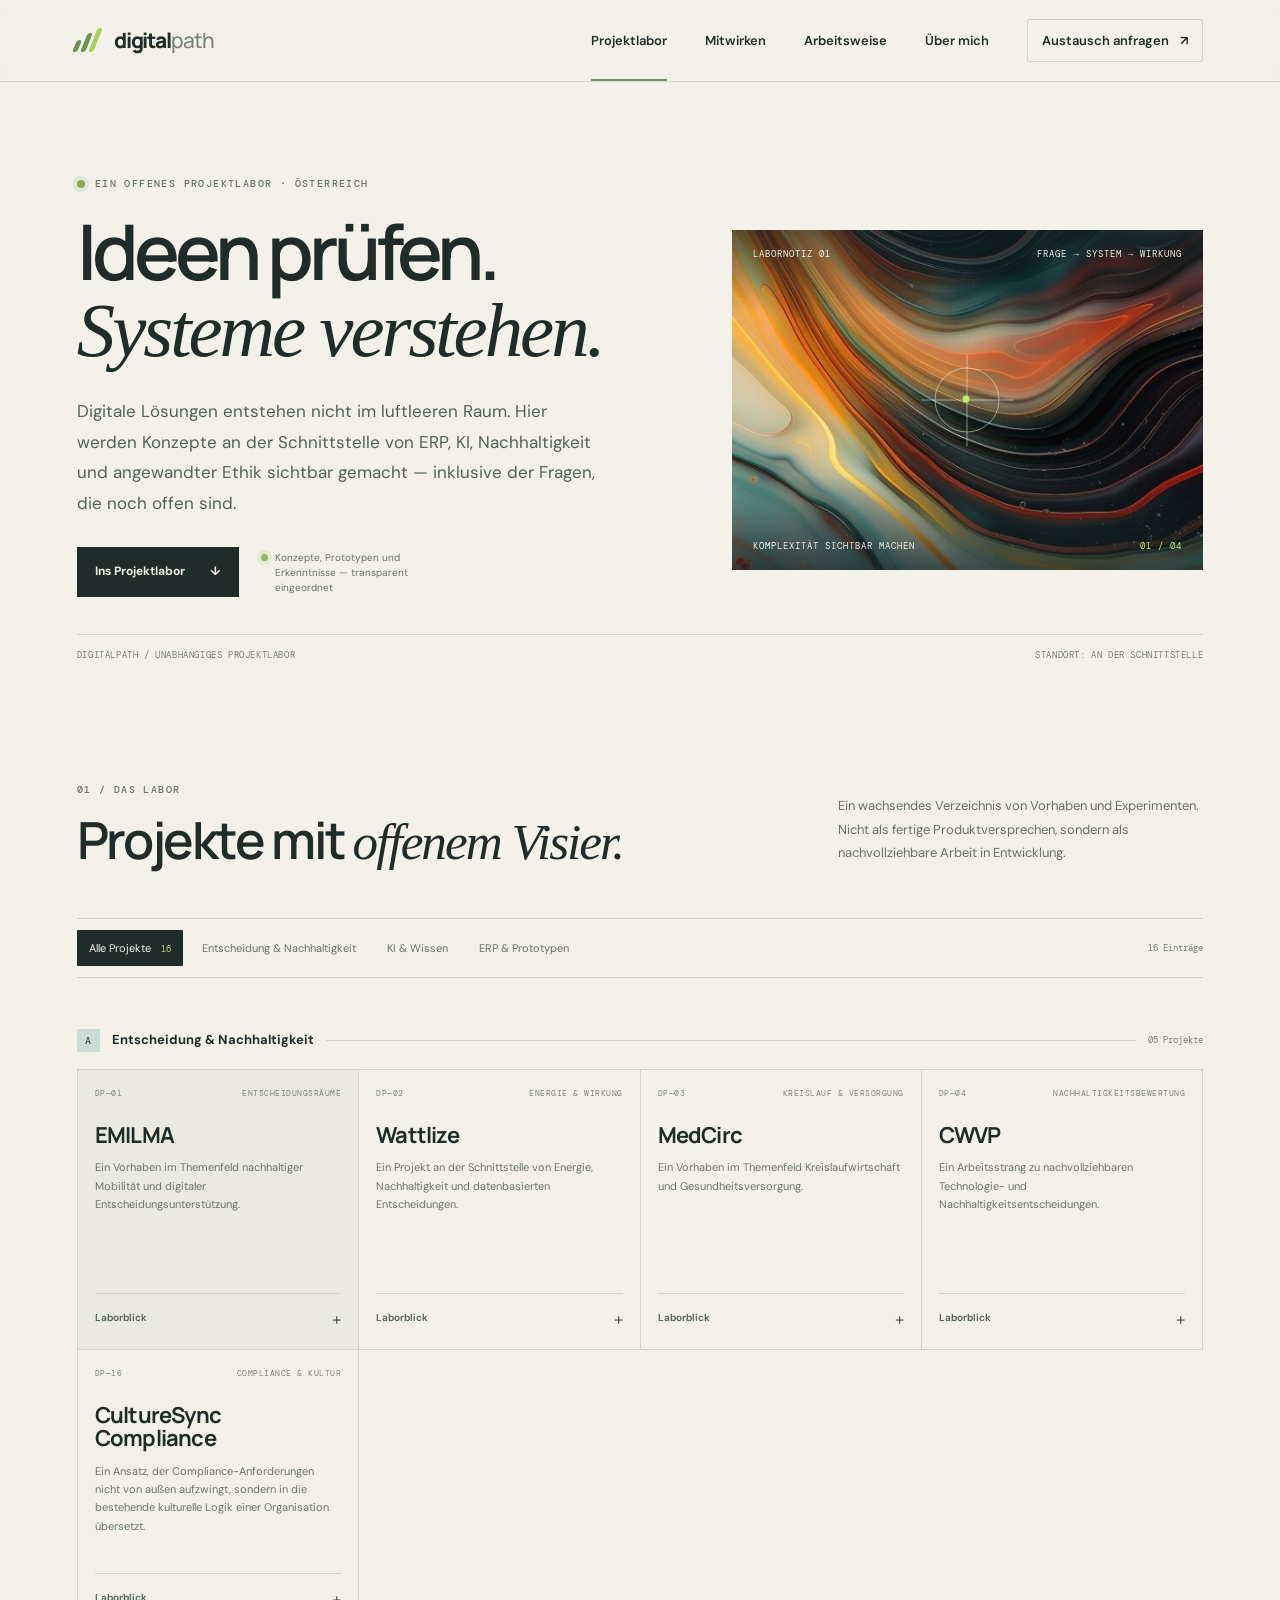
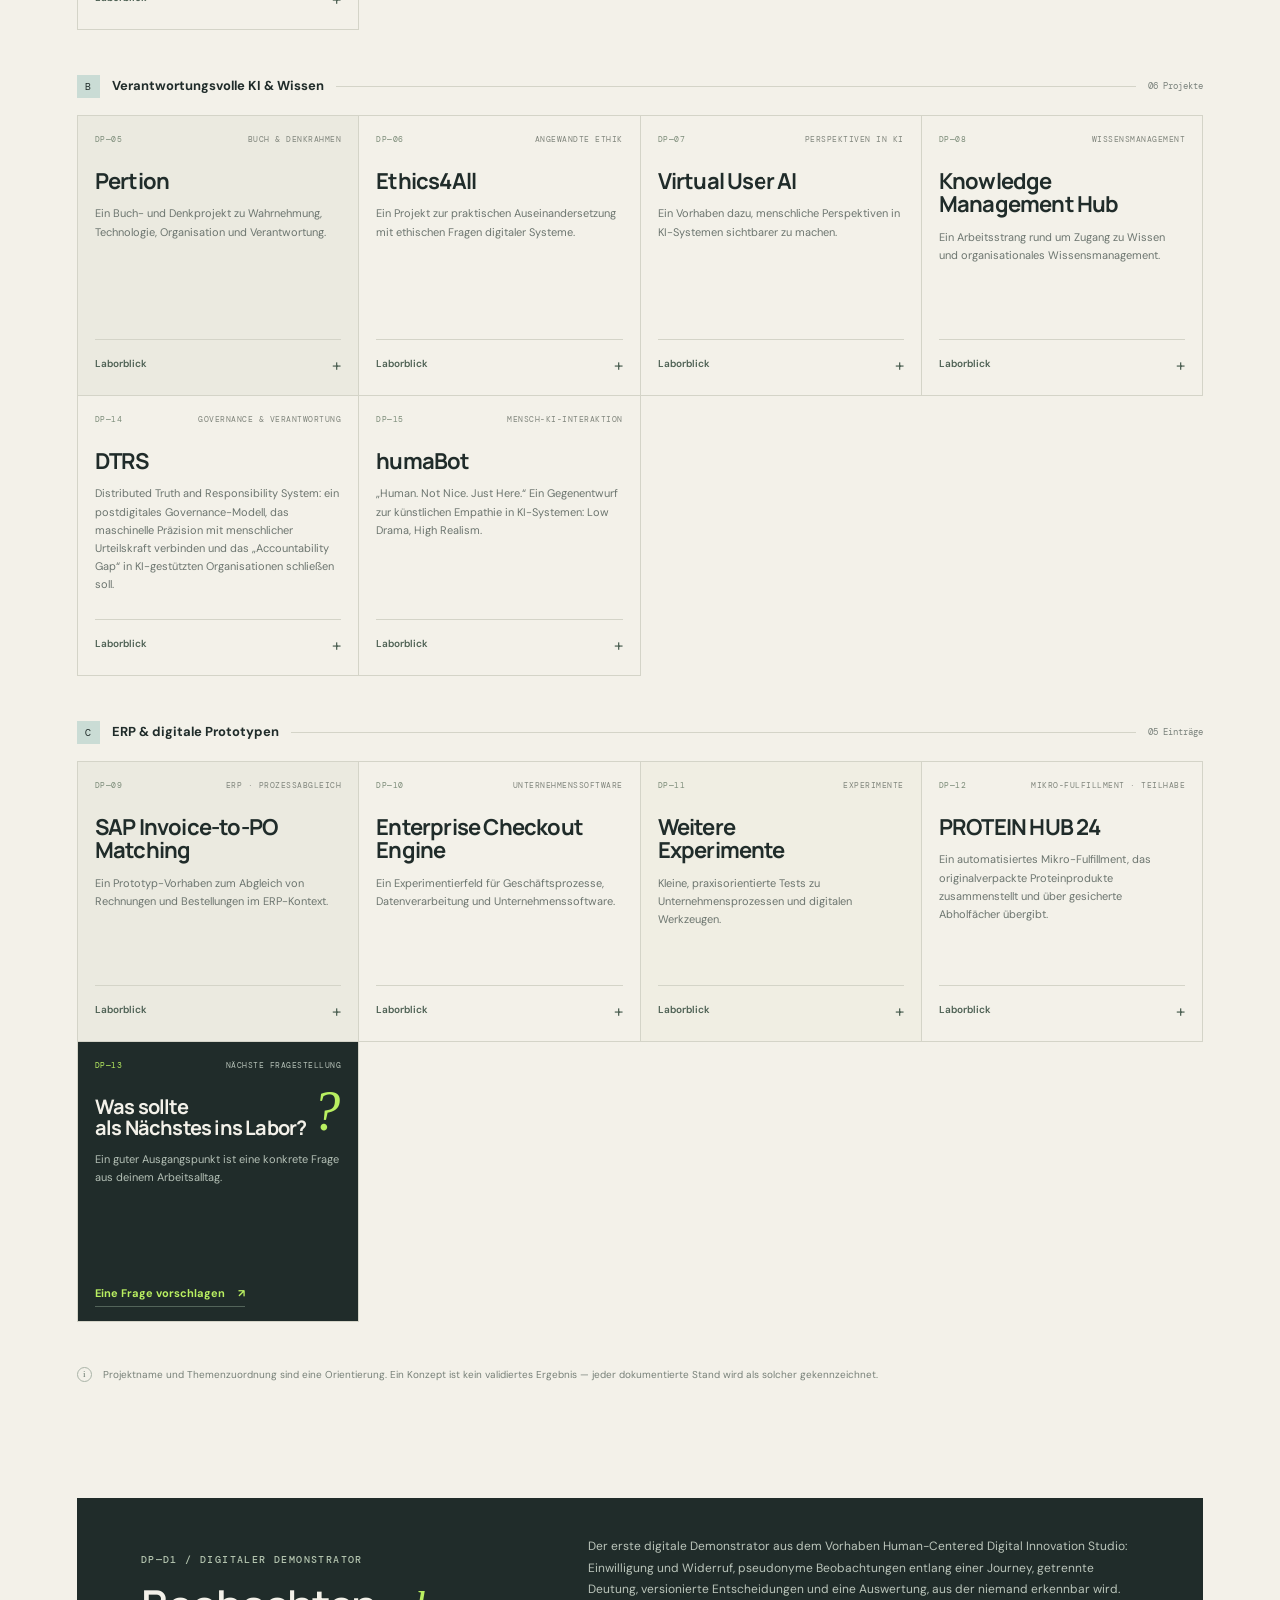
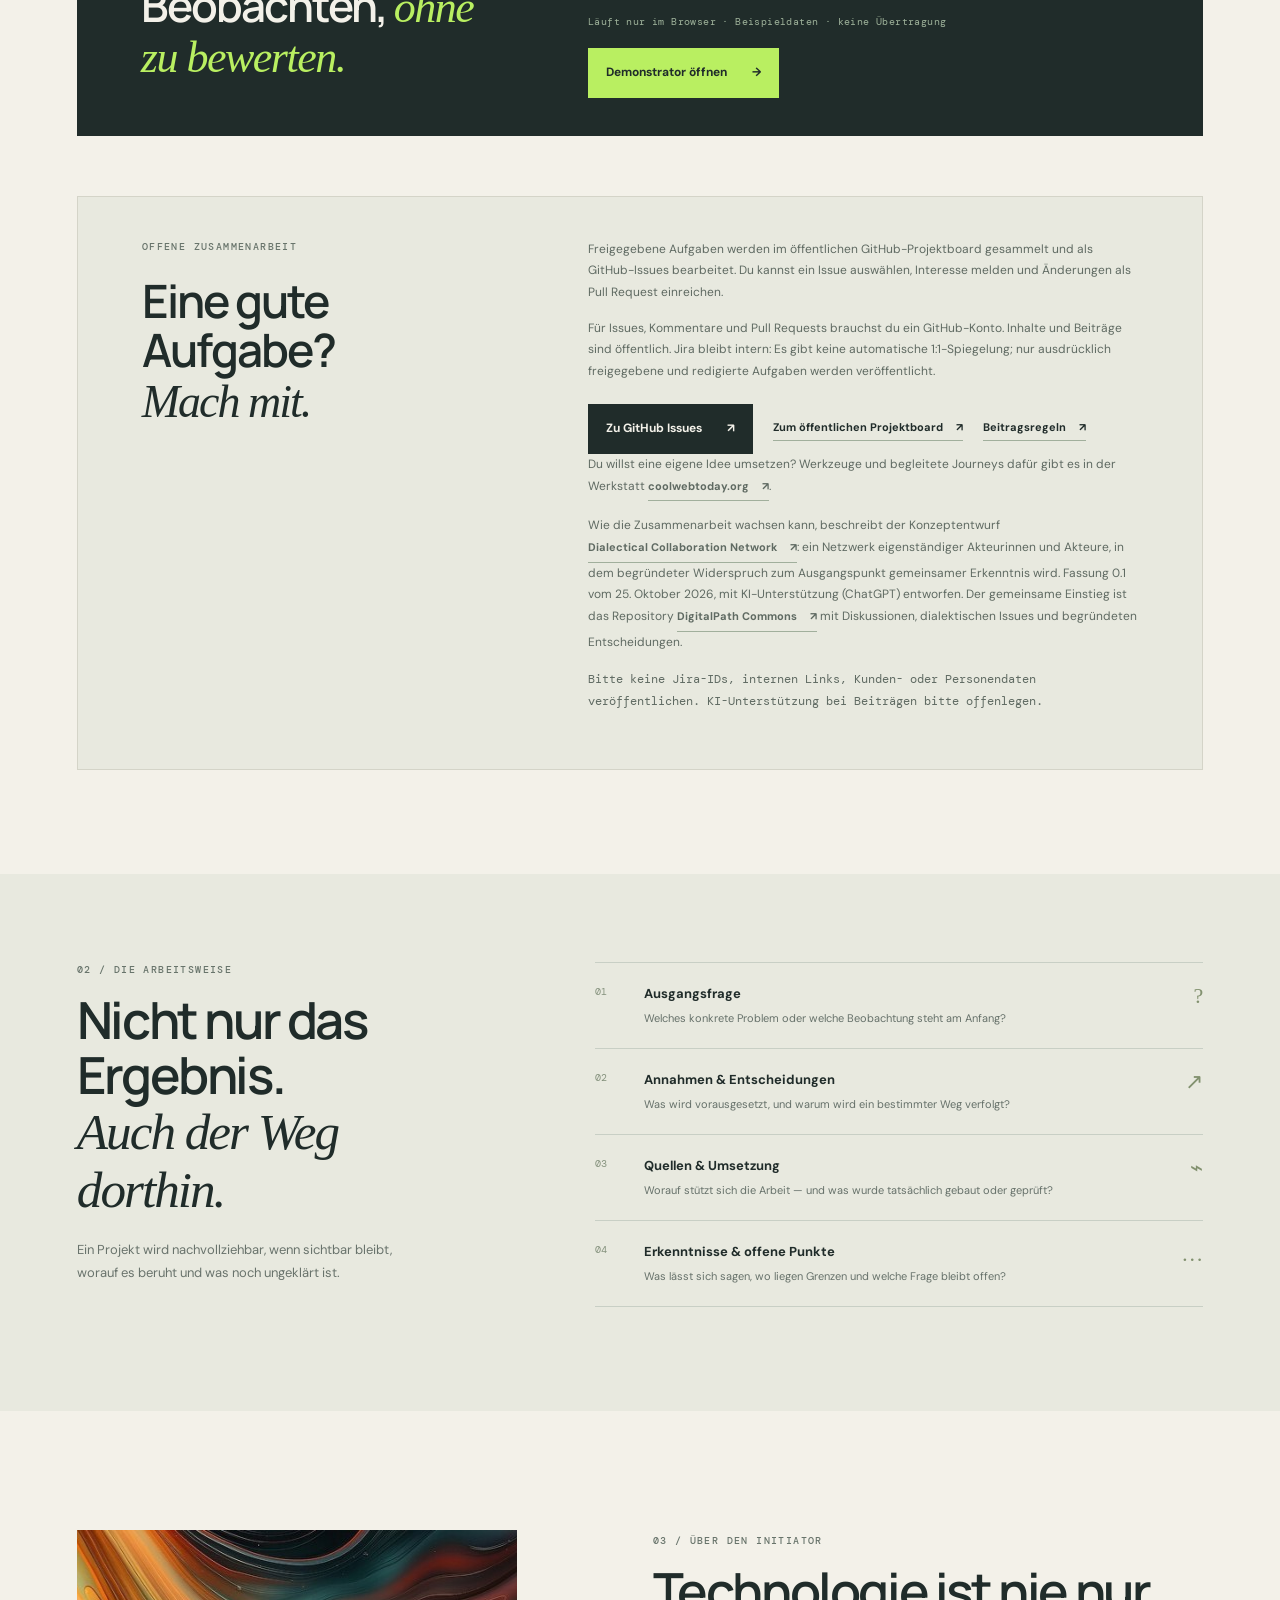
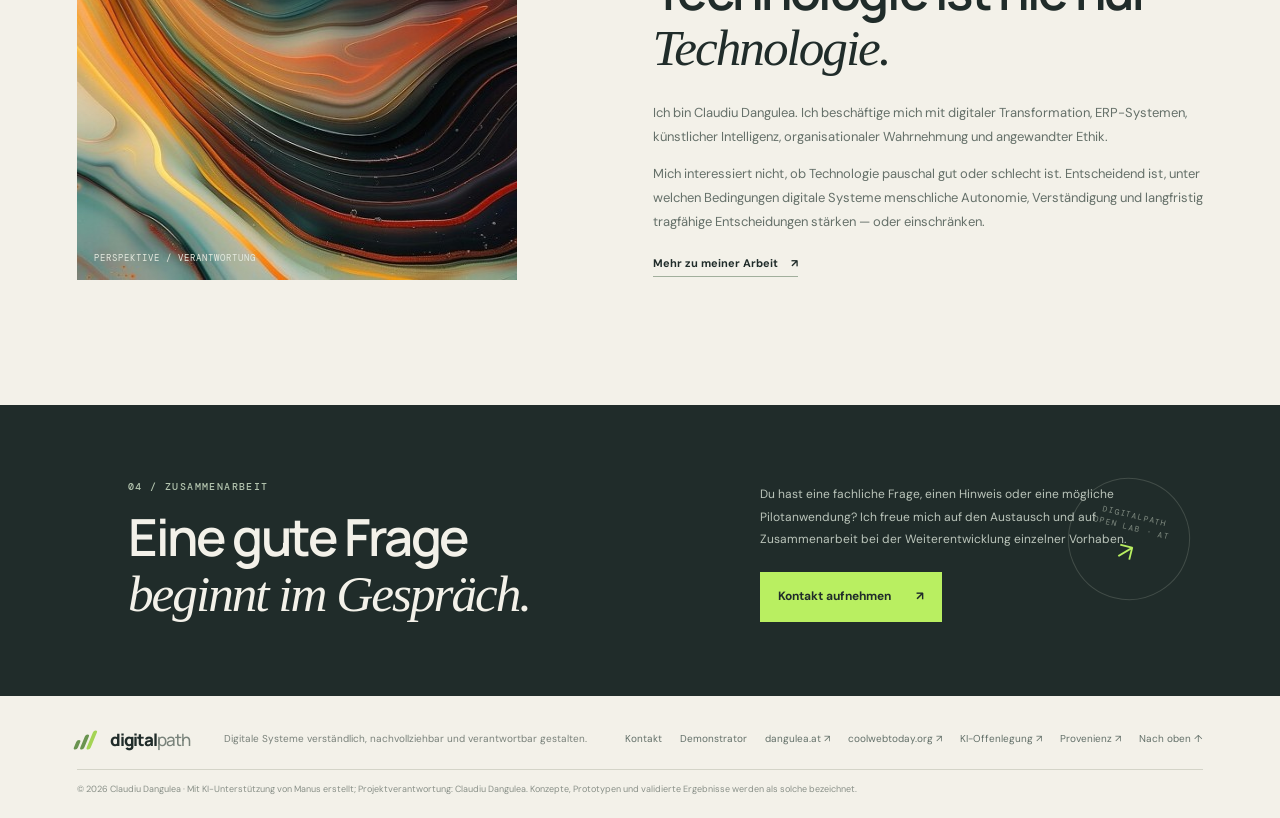
==== commit d2f94ca2: "Mitwirken: DigitalPath Commons verlinkt; Sprungmarke für Wattlize Co-Authored-By: Claude Opus 5.5 <n" ====
--- a/index.html
+++ b/index.html
@@ -110,7 +110,7 @@
               <h4>EMILMA</h4><p class="card-copy">Ein Vorhaben im Themenfeld nachhaltiger Mobilität und digitaler Entscheidungsunterstützung.</p>
               <details class="project-detail"><summary><span>Laborblick</span><span class="detail-icon" aria-hidden="true">+</span></summary><div><p>Hier werden Ausgangsfrage, Annahmen, Quellen und nächste Schritte schrittweise ergänzt. Der konkrete Projektstand wird kenntlich gemacht, sobald Inhalte dokumentiert sind.</p><span class="detail-meta">Dokumentation wird ergänzt</span></div></details>
             </article>
-            <article class="project-card" data-category="decision"><div class="card-top"><span class="project-index">DP—02</span><span class="project-type">Energie & Wirkung</span></div><h4>Wattlize</h4><p class="card-copy">Ein Projekt an der Schnittstelle von Energie, Nachhaltigkeit und datenbasierten Entscheidungen.</p><details class="project-detail"><summary><span>Laborblick</span><span class="detail-icon" aria-hidden="true">+</span></summary><div><p>Fragestellung, verwendete Annahmen und belastbare Ergebnisse werden getrennt ausgewiesen, sobald sie vorliegen.</p><span class="detail-meta">Dokumentation wird ergänzt</span></div></details></article>
+            <article class="project-card" data-category="decision" id="wattlize"><div class="card-top"><span class="project-index">DP—02</span><span class="project-type">Energie & Wirkung</span></div><h4>Wattlize</h4><p class="card-copy">Ein Projekt an der Schnittstelle von Energie, Nachhaltigkeit und datenbasierten Entscheidungen.</p><details class="project-detail"><summary><span>Laborblick</span><span class="detail-icon" aria-hidden="true">+</span></summary><div><p>Fragestellung, verwendete Annahmen und belastbare Ergebnisse werden getrennt ausgewiesen, sobald sie vorliegen.</p><span class="detail-meta">Dokumentation wird ergänzt</span></div></details></article>
             <article class="project-card" data-category="decision" id="medcirc"><div class="card-top"><span class="project-index">DP—03</span><span class="project-type">Kreislauf & Versorgung</span></div><h4>MedCirc</h4><p class="card-copy">Ein Vorhaben im Themenfeld Kreislaufwirtschaft und Gesundheitsversorgung.</p><details class="project-detail"><summary><span>Laborblick</span><span class="detail-icon" aria-hidden="true">+</span></summary><div><p>Offene Fragen und Entwicklungsschritte sollen nachvollziehbar bleiben — nicht nur das fertige Ergebnis.</p><p><a class="text-link" href="https://github.com/intiequals1/medcirc" target="_blank" rel="noreferrer">Quellcode auf GitHub <span aria-hidden="true">↗</span></a></p><span class="detail-meta">Dokumentation wird ergänzt</span></div></details></article>
             <article class="project-card" data-category="decision" id="cwvp"><div class="card-top"><span class="project-index">DP—04</span><span class="project-type">Nachhaltigkeitsbewertung</span></div><h4>CWVP</h4><p class="card-copy">Ein Arbeitsstrang zu nachvollziehbaren Technologie- und Nachhaltigkeitsentscheidungen.</p><details class="project-detail"><summary><span>Laborblick</span><span class="detail-icon" aria-hidden="true">+</span></summary><div><p>Die Projektübersicht wird mit Quellen, Abwägungen und dem jeweiligen Reifegrad ergänzt.</p><p><a class="text-link" href="https://github.com/intiequals1/cwvp" target="_blank" rel="noreferrer">Quellcode auf GitHub <span aria-hidden="true">↗</span></a></p><span class="detail-meta">Dokumentation wird ergänzt</span></div></details></article>
             <article class="project-card" data-category="decision" id="culturesync-compliance"><div class="card-top"><span class="project-index">DP—16</span><span class="project-type">Compliance & Kultur</span></div><h4>CultureSync<br>Compliance</h4><p class="card-copy">Ein Ansatz, der Compliance-Anforderungen nicht von außen aufzwingt, sondern in die bestehende kulturelle Logik einer Organisation übersetzt.</p><details class="project-detail"><summary><span>Laborblick</span><span class="detail-icon" aria-hidden="true">+</span></summary><div><p><strong>Vorgehen:</strong> Zuerst die Ist-Kultur erfassen, dann Pflichten an die vorhandene Wertlogik anschließen, schließlich prüfen, ob sie verstanden und eingehalten werden.</p><p><strong>Grenze:</strong> Übersetzen heißt nicht abschwächen. Was rechtlich verpflichtend ist, bleibt verpflichtend.</p><p><strong>Stand:</strong> Konzept. Methode und Belege werden schrittweise ergänzt.</p><p><a class="text-link" href="https://github.com/intiequals1/culturesync-compliance" target="_blank" rel="noreferrer">Repository und Aufgaben auf GitHub <span aria-hidden="true">↗</span></a></p><span class="detail-meta">Konzept · offene Mitarbeit</span></div></details></article>
@@ -162,7 +162,7 @@
           <p>Für Issues, Kommentare und Pull Requests brauchst du ein GitHub-Konto. Inhalte und Beiträge sind öffentlich. Jira bleibt intern: Es gibt keine automatische 1:1-Spiegelung; nur ausdrücklich freigegebene und redigierte Aufgaben werden veröffentlicht.</p>
           <div class="contribute-actions"><a class="button button-dark" href="https://github.com/intiequals1/digitalpath-site/issues">Zu GitHub Issues <span aria-hidden="true">↗</span></a><a class="text-link" href="https://github.com/users/intiequals1/projects/6">Zum öffentlichen Projektboard <span aria-hidden="true">↗</span></a><a class="text-link" href="https://github.com/intiequals1/digitalpath-site/blob/main/CONTRIBUTING.md">Beitragsregeln <span aria-hidden="true">↗</span></a></div>
           <p>Du willst eine eigene Idee umsetzen? Werkzeuge und begleitete Journeys dafür gibt es in der Werkstatt <a class="text-link" href="https://www.coolwebtoday.org" target="_blank" rel="noreferrer">coolwebtoday.org <span aria-hidden="true">↗</span></a>.</p>
-          <p>Wie die Zusammenarbeit wachsen kann, beschreibt der Konzeptentwurf <a class="text-link" href="https://www.claudiu.at/digitalpath-dialectical-collaboration-network" target="_blank" rel="noreferrer">Dialectical Collaboration Network <span aria-hidden="true">↗</span></a>: ein Netzwerk eigenständiger Akteurinnen und Akteure, in dem begründeter Widerspruch zum Ausgangspunkt gemeinsamer Erkenntnis wird. Fassung 0.1 vom 25. Oktober 2026, mit KI-Unterstützung (ChatGPT) entworfen. Wer ein Problem so bearbeiten möchte, nutzt die Vorlage „Dialektisches Issue“.</p>
+          <p>Wie die Zusammenarbeit wachsen kann, beschreibt der Konzeptentwurf <a class="text-link" href="https://www.claudiu.at/digitalpath-dialectical-collaboration-network" target="_blank" rel="noreferrer">Dialectical Collaboration Network <span aria-hidden="true">↗</span></a>: ein Netzwerk eigenständiger Akteurinnen und Akteure, in dem begründeter Widerspruch zum Ausgangspunkt gemeinsamer Erkenntnis wird. Fassung 0.1 vom 25. Oktober 2026, mit KI-Unterstützung (ChatGPT) entworfen. Der gemeinsame Einstieg ist das Repository <a class="text-link" href="https://github.com/intiequals1/digitalpath-commons" target="_blank" rel="noreferrer">DigitalPath Commons <span aria-hidden="true">↗</span></a> mit Diskussionen, dialektischen Issues und begründeten Entscheidungen.</p>
           <p class="contribute-note">Bitte keine Jira-IDs, internen Links, Kunden- oder Personendaten veröffentlichen. KI-Unterstützung bei Beiträgen bitte offenlegen.</p>
         </div>
       </div>
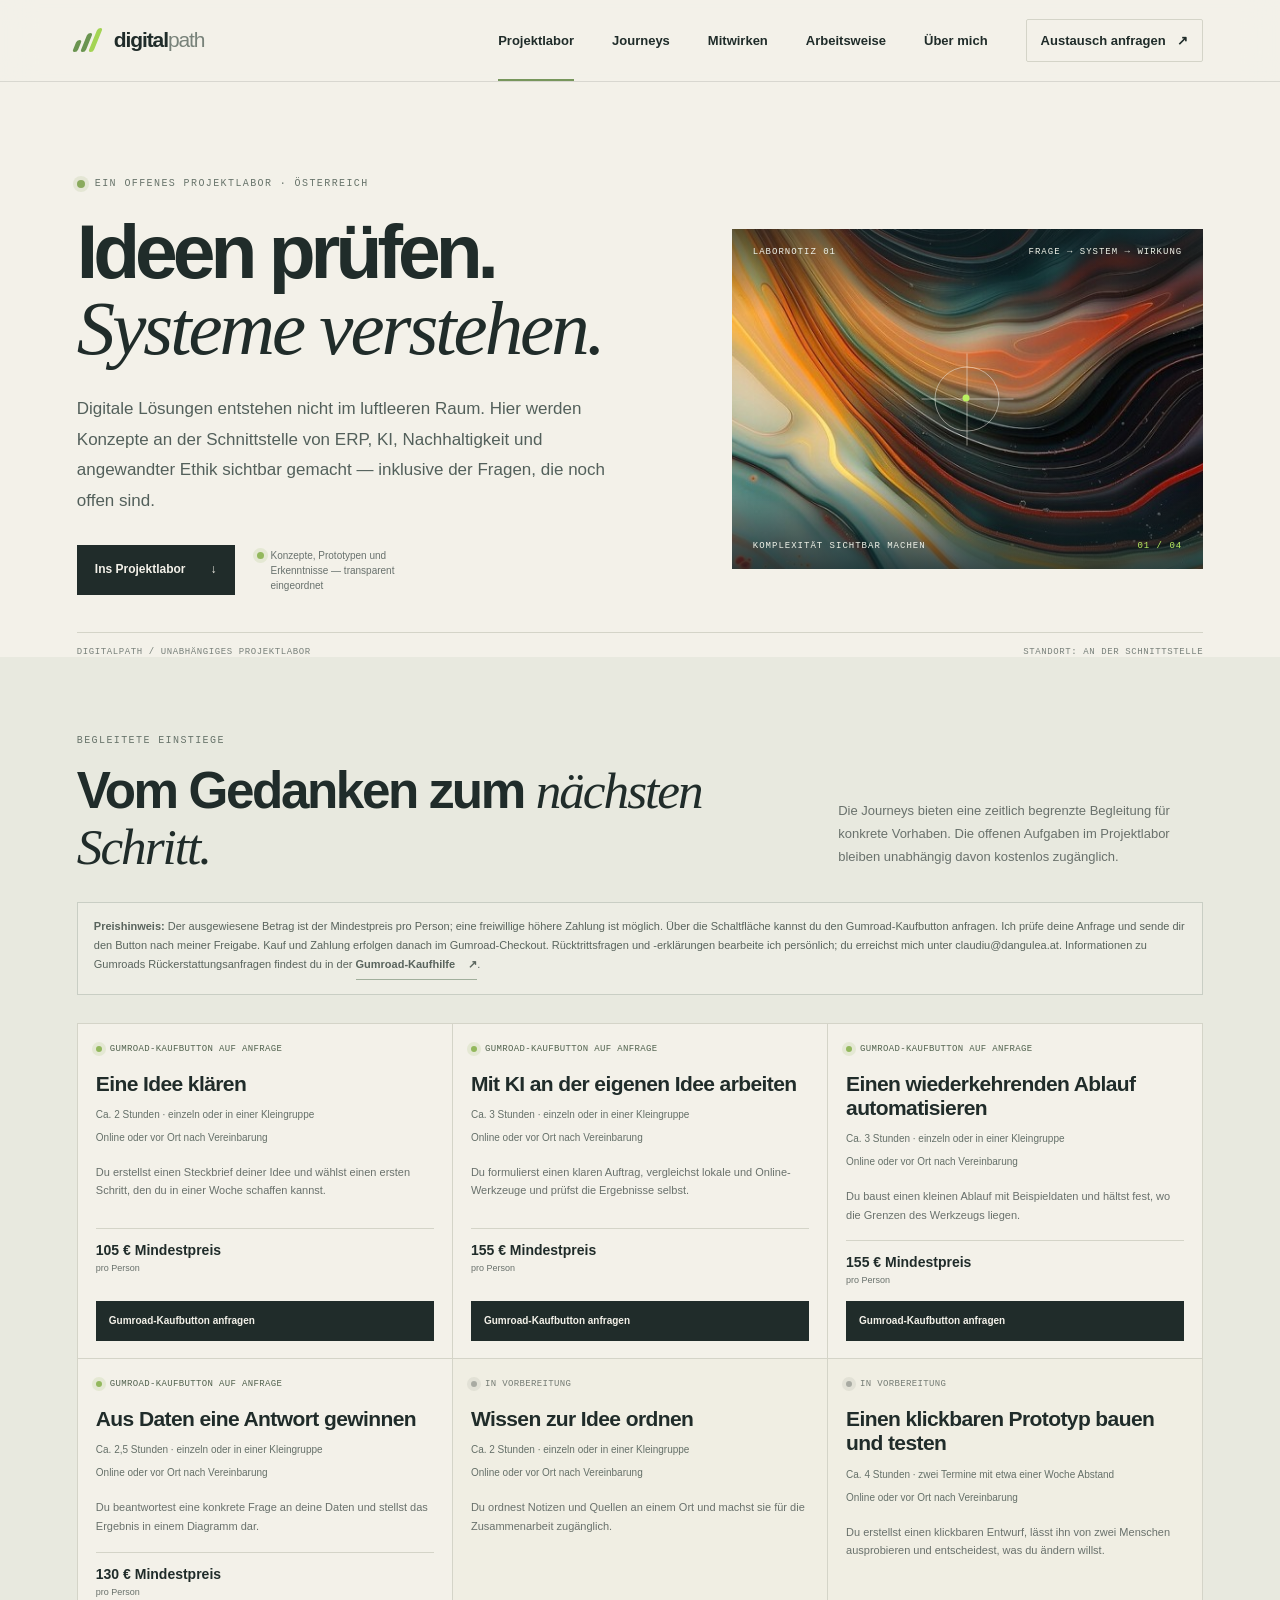
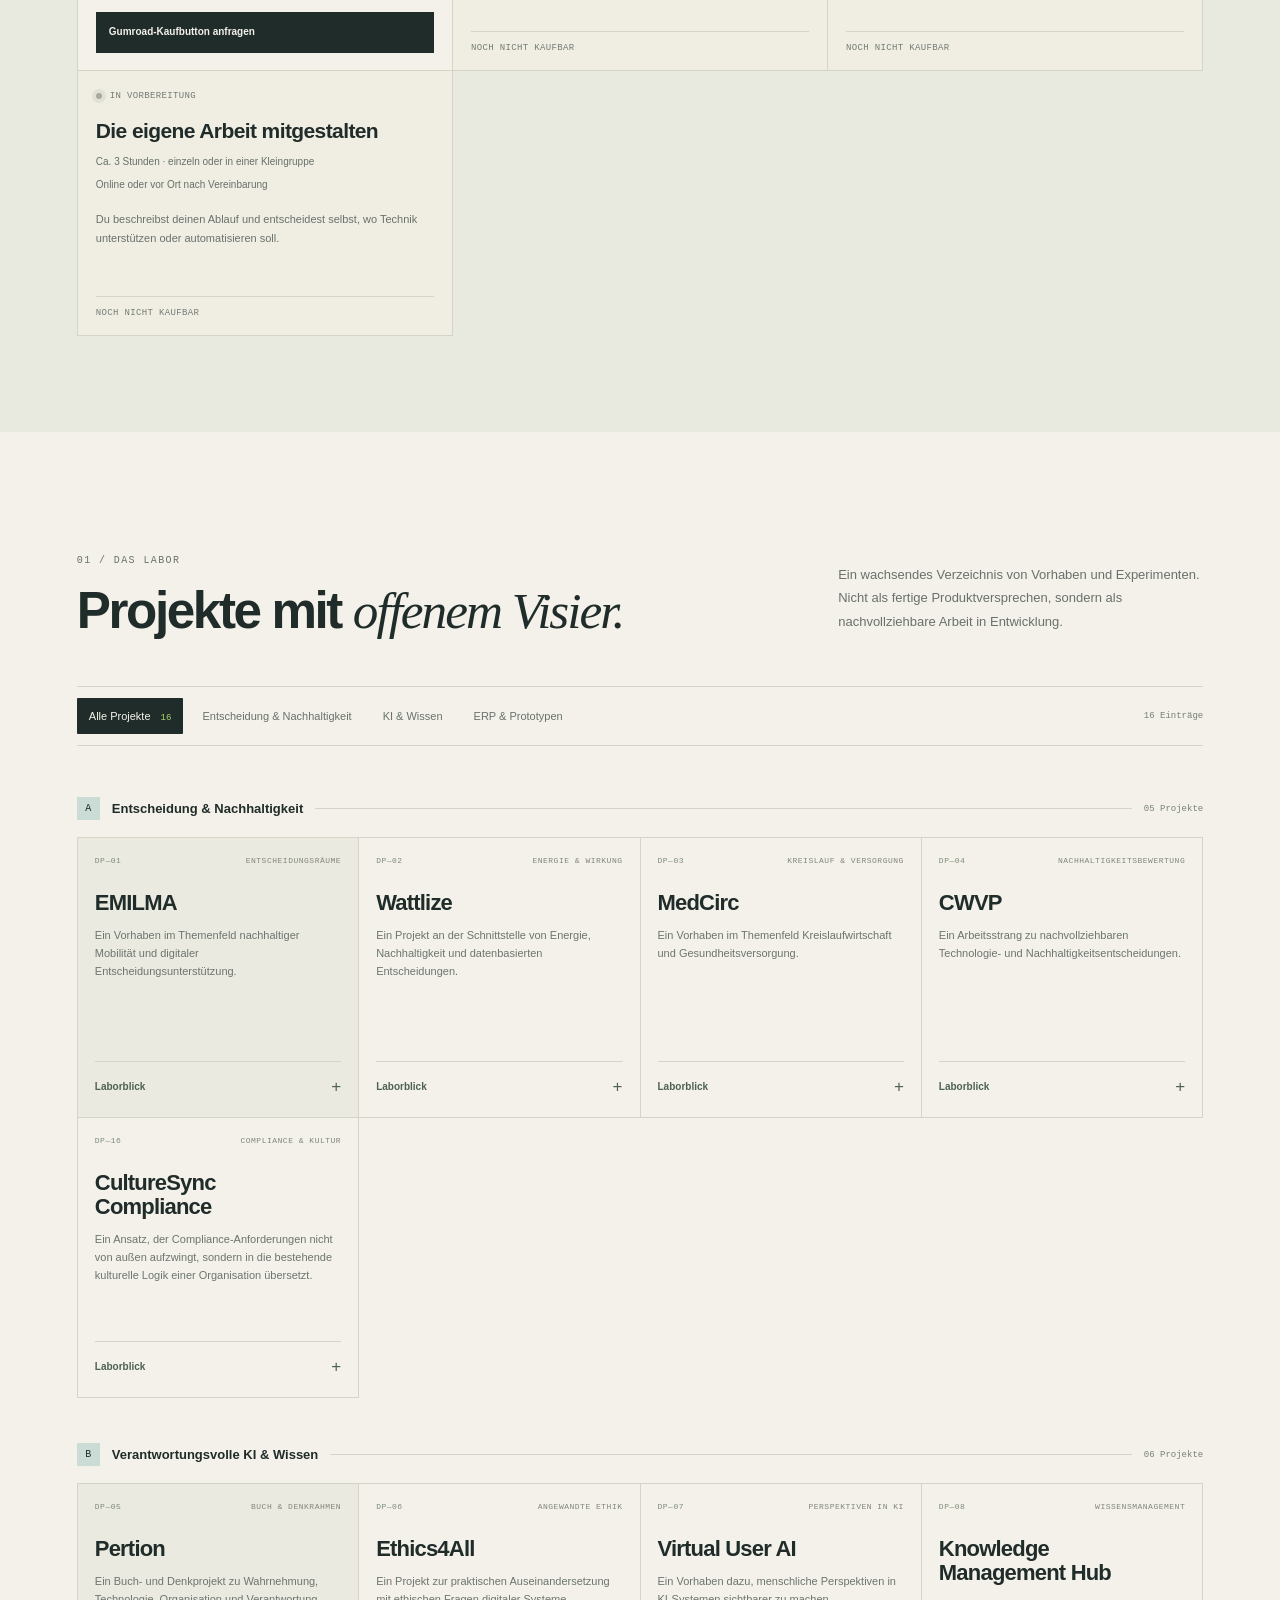
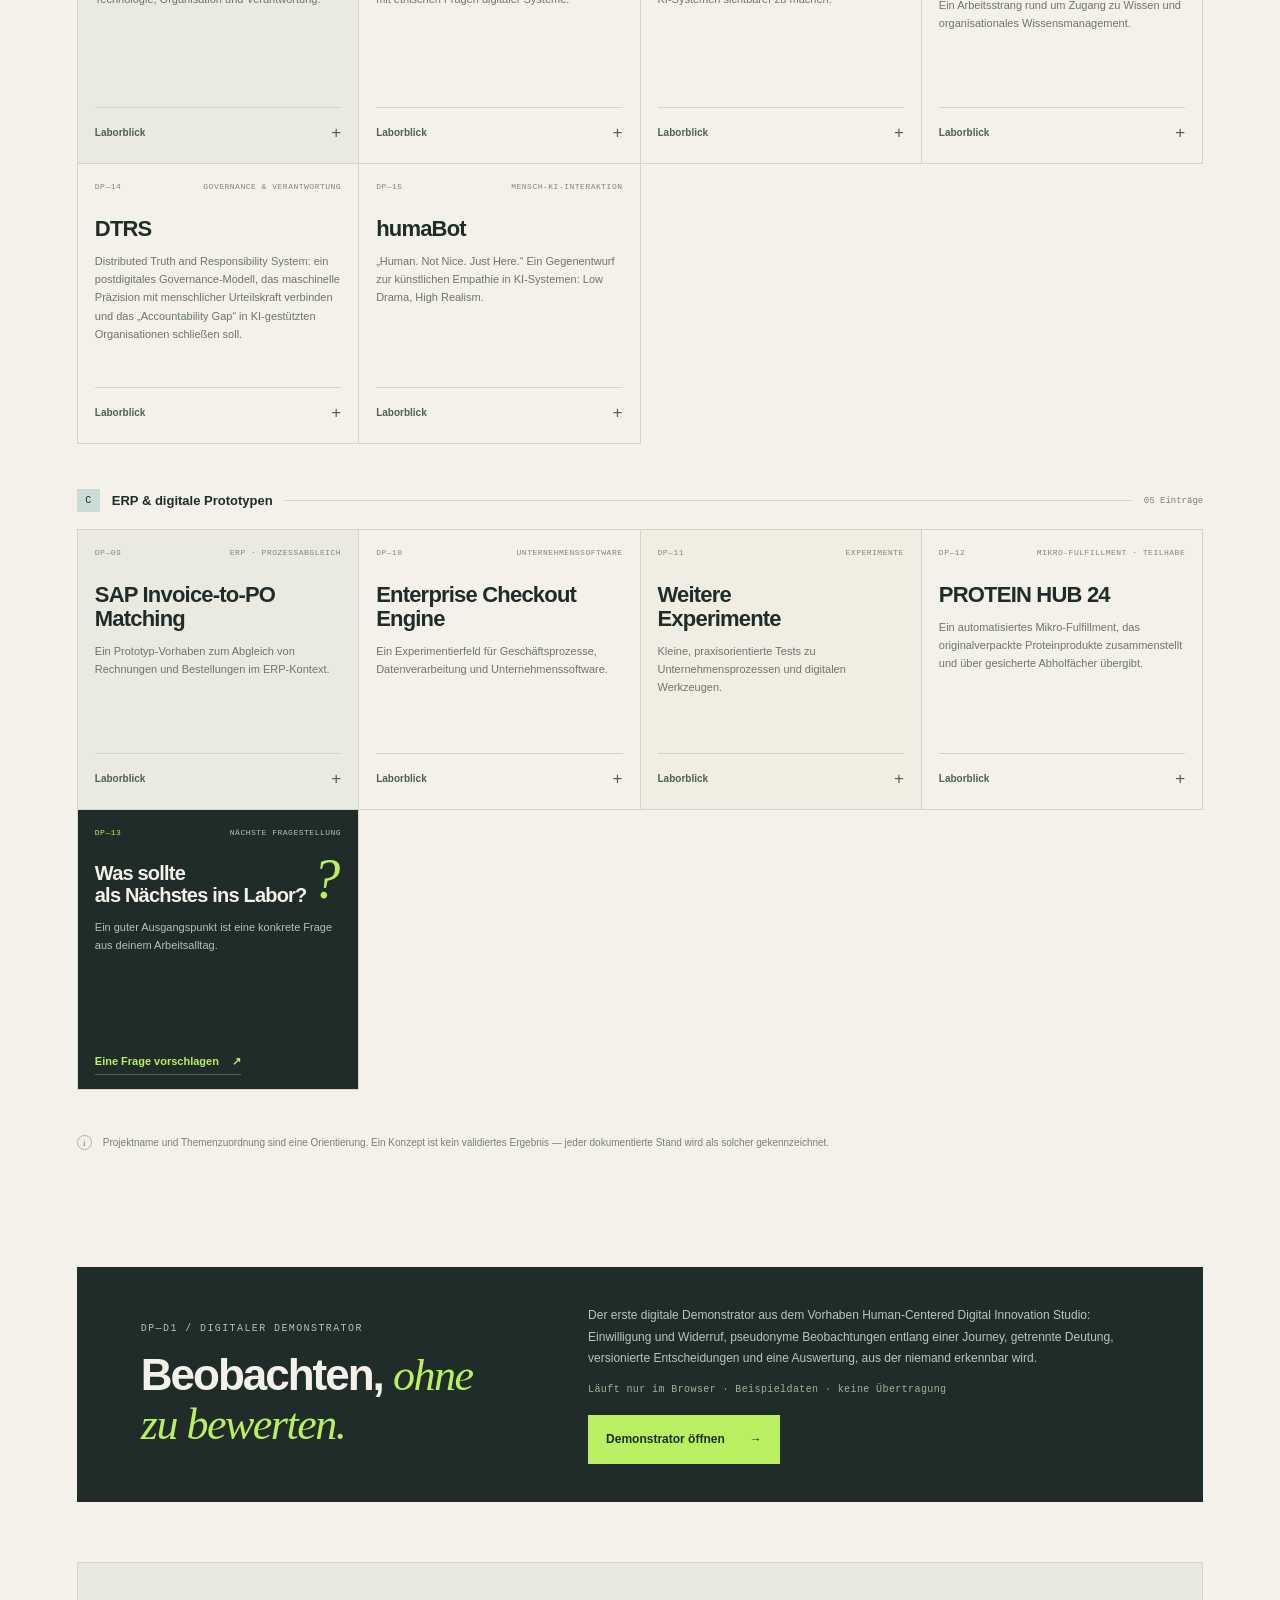
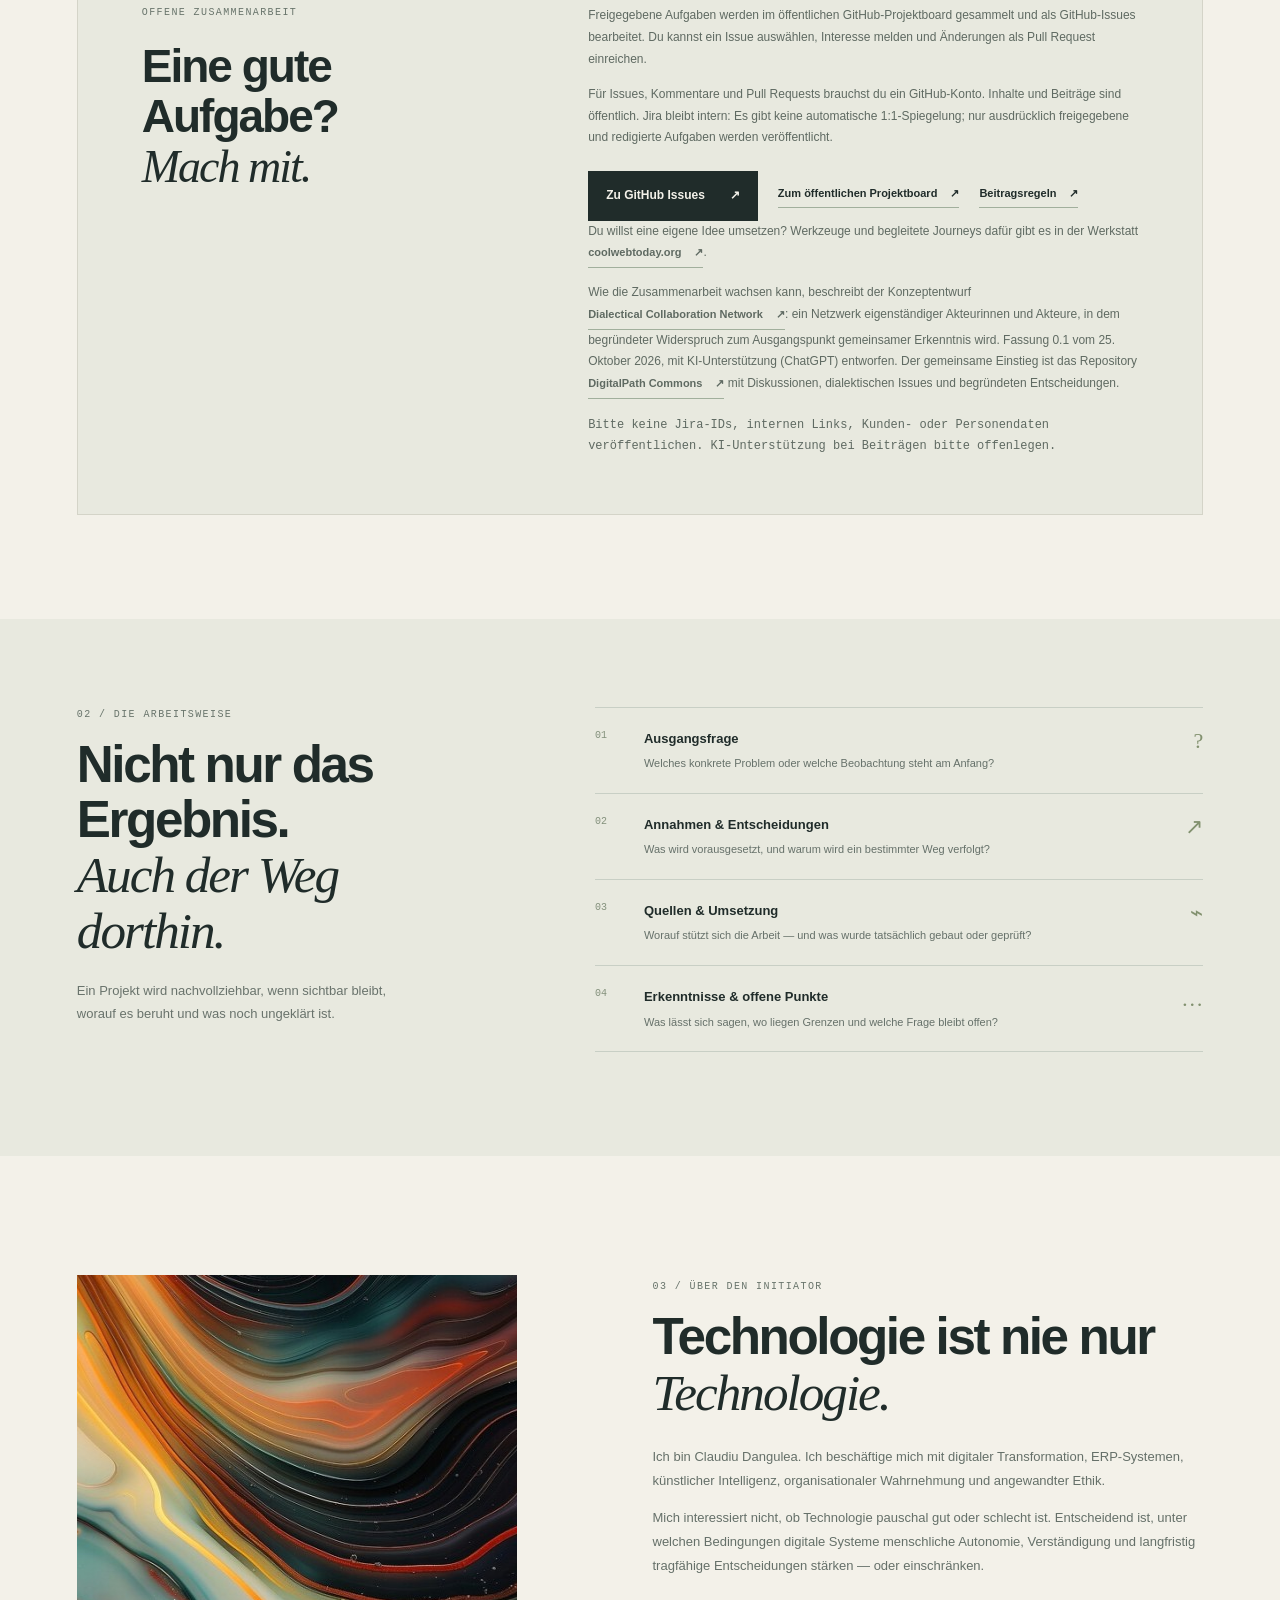
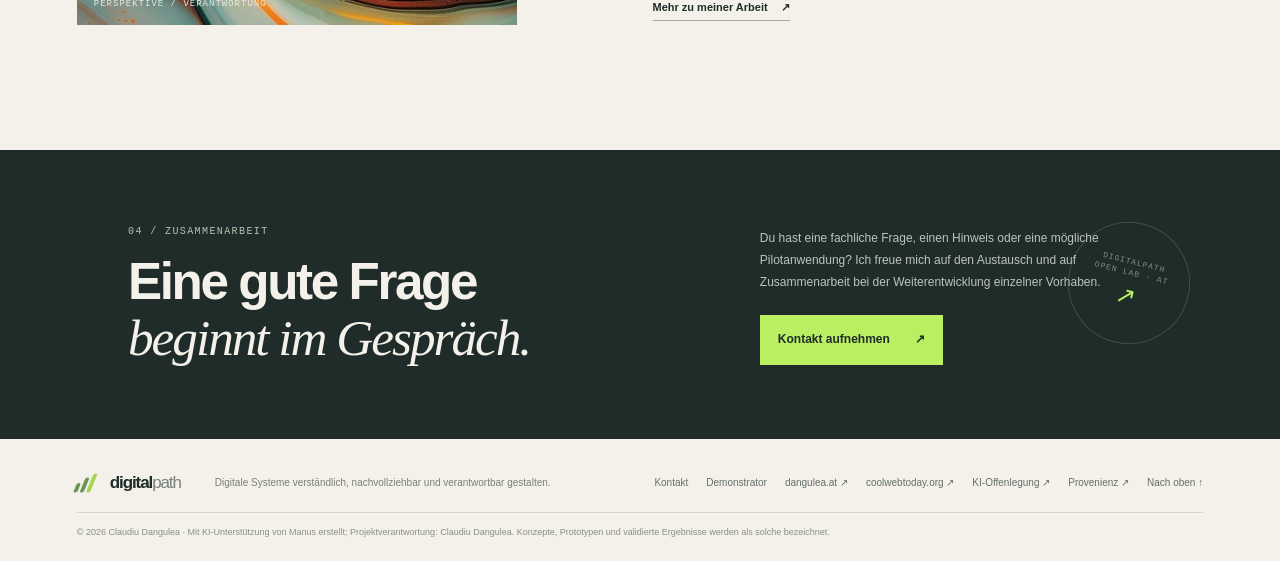
==== commit 9c9f4835: "Add Journey request flow to Digitalpath Co-authored-by: Manus <dev-agent@manus.ai>" ====
--- a/index.html
+++ b/index.html
@@ -10,9 +10,6 @@
   <meta property="og:type" content="website">
   <title>Digitalpath — Projektlabor für digitale Systeme</title>
   <link rel="icon" href="assets/favicon.svg" type="image/svg+xml">
-  <link rel="preconnect" href="https://fonts.googleapis.com">
-  <link rel="preconnect" href="https://fonts.gstatic.com" crossorigin>
-  <link href="https://fonts.googleapis.com/css2?family=DM+Mono:wght@400;500&family=DM+Sans:wght@400;500;600;700&family=Manrope:wght@400;500;600;700;800&display=swap" rel="stylesheet">
   <style>
 @charset "UTF-8";
 :root{--paper:#f3f1e9;--paper-deep:#e8e5d9;--ink:#202c2a;--muted:#68716d;--line:#d4d4c8;--accent:#b9ef61;--accent-dark:#42652e;--blue:#cadcd5;--serif:Georgia,"Times New Roman",serif;--sans:"DM Sans",Arial,sans-serif;--display:Manrope,"DM Sans",Arial,sans-serif;--mono:"DM Mono",monospace;--page:1320px}*{box-sizing:border-box}html{scroll-behavior:smooth;scroll-padding-top:90px}body{margin:0;background:var(--paper);color:var(--ink);font-family:var(--sans);font-size:15px;line-height:1.65;-webkit-font-smoothing:antialiased}a{color:inherit;text-decoration:none}button{font:inherit}.skip-link{position:absolute;left:12px;top:-60px;background:var(--accent);padding:10px 14px;z-index:99}.skip-link:focus{top:12px}.site-header{height:82px;padding:0 max(6vw,24px);display:flex;align-items:center;justify-content:space-between;border-bottom:1px solid rgba(32,44,42,.13);position:sticky;top:0;z-index:10;background:rgba(243,241,233,.93);backdrop-filter:blur(16px)}.wordmark{display:inline-flex;align-items:center;gap:12px;font-family:var(--display);font-size:21px;font-weight:800;letter-spacing:-1.1px}.wordmark-light{font-weight:500;color:#78827a}.brand-mark{width:25px;height:24px;display:inline-flex;align-items:flex-end;gap:3px;transform:skew(-22deg)}.brand-mark i{display:block;width:5px;border-radius:4px;background:#6a9450}.brand-mark i:nth-child(1){height:12px}.brand-mark i:nth-child(2){height:19px}.brand-mark i:nth-child(3){height:24px;background:#a4d454}.primary-nav{display:flex;align-items:center;gap:38px;font-size:13px;font-weight:600}.primary-nav>a{transition:color .2s ease}.primary-nav>a:hover{color:var(--accent-dark)}.primary-nav .nav-active{position:relative}.nav-active:after{content:"";position:absolute;bottom:-30px;left:0;width:100%;height:2px;background:#77965c}.primary-nav .nav-contact{padding:10px 14px;border:1px solid var(--line);border-radius:2px}.nav-contact span{margin-left:8px}.menu-toggle{display:none}
@@ -47,6 +44,29 @@
     .demo-teaser .button{background:var(--accent);color:var(--ink);margin-top:6px}
     .demo-teaser .button:hover{background:#d0f692}
     @media(max-width:700px){.demo-teaser{padding-bottom:40px}.demo-teaser-inner{grid-template-columns:1fr;gap:20px;padding:28px 22px}}
+  </style>
+  <style>
+    .journey-section{padding-top:76px;padding-bottom:96px;background:#e8e9df}
+    .journey-section .section-heading{margin-bottom:28px}
+    .journey-price-note{margin:0 0 28px;padding:14px 16px;border:1px solid #c9cec4;background:rgba(243,241,233,.55);color:#59645d;font-size:11px;line-height:1.75}
+    .journey-grid{display:grid;grid-template-columns:repeat(3,minmax(0,1fr));border-left:1px solid var(--line);border-top:1px solid var(--line)}
+    .journey-card{min-height:265px;padding:20px 18px 17px;border-right:1px solid var(--line);border-bottom:1px solid var(--line);display:flex;flex-direction:column;background:var(--paper)}
+    .journey-status{display:flex;align-items:center;gap:8px;margin:0 0 18px;color:#52634f;font:9px var(--mono);letter-spacing:.35px;text-transform:uppercase}
+    .journey-status .pulse{width:6px;height:6px;margin:0}
+    .journey-card h3{font:700 21px/1.15 var(--display);letter-spacing:-.6px;margin:0 0 11px}
+    .journey-meta{margin:0 0 7px;color:#657069;font-size:10px;line-height:1.6}
+    .journey-summary{margin:10px 0 16px;color:#69716c;font-size:11px;line-height:1.7}
+    .journey-price{margin:auto 0 13px;padding-top:11px;border-top:1px solid var(--line);font-size:11px;line-height:1.55}
+    .journey-price strong{display:block;font-size:14px;color:var(--ink)}
+    .journey-price span{display:block;color:#69716c;font-size:9px}
+    .journey-action{margin-top:auto}
+    .journey-action .button{width:100%;justify-content:space-between;gap:12px;font-size:10px;padding:12px 13px}
+    .journey-card--soon{background:#f0eee3}
+    .journey-card--soon .journey-status{color:#757c75}
+    .journey-card--soon .journey-status .pulse{background:#a8aaa2;box-shadow:0 0 0 4px rgba(120,128,117,.12)}
+    .journey-unavailable{margin:auto 0 0;padding-top:11px;border-top:1px solid var(--line);color:#747c75;font:9px var(--mono);text-transform:uppercase;letter-spacing:.35px}
+    @media(max-width:1000px){.journey-grid{grid-template-columns:repeat(2,minmax(0,1fr))}}
+    @media(max-width:700px){.journey-section{padding-top:62px;padding-bottom:75px}.journey-grid{grid-template-columns:1fr}.journey-card{min-height:235px;padding:17px 15px}}
   </style>
   <script src="script.js" defer></script>
 </head>
@@ -60,6 +80,7 @@
     <button class="menu-toggle" type="button" aria-expanded="false" aria-controls="primary-nav" aria-label="Menü öffnen"><span></span><span></span></button>
     <nav id="primary-nav" class="primary-nav" aria-label="Hauptnavigation">
       <a class="nav-active" href="#labor">Projektlabor</a>
+      <a href="#journeys">Journeys</a>
       <a href="#mitmachen">Mitwirken</a>
       <a href="#methode">Arbeitsweise</a>
       <a href="#profil">Über mich</a>
@@ -84,6 +105,76 @@
         <div class="art-caption"><span>Komplexität sichtbar machen</span><span class="caption-index">01 / 04</span></div>
       </div>
       <div class="hero-bottom"><span>Digitalpath / unabhängiges Projektlabor</span><span>Standort: an der Schnittstelle</span></div>
+    </section>
+
+    <section class="journey-section section-pad" id="journeys" aria-labelledby="journeys-title">
+      <div class="section-heading">
+        <div><p class="eyebrow">Begleitete Einstiege</p><h2 id="journeys-title">Vom Gedanken zum <em>nächsten Schritt.</em></h2></div>
+        <p class="section-intro">Die Journeys bieten eine zeitlich begrenzte Begleitung für konkrete Vorhaben. Die offenen Aufgaben im Projektlabor bleiben unabhängig davon kostenlos zugänglich.</p>
+      </div>
+      <p class="journey-price-note"><strong>Preishinweis:</strong> Der ausgewiesene Betrag ist der Mindestpreis pro Person; eine freiwillige höhere Zahlung ist möglich. Über die Schaltfläche kannst du den Gumroad-Kaufbutton anfragen. Ich prüfe deine Anfrage und sende dir den Button nach meiner Freigabe. Kauf und Zahlung erfolgen danach im Gumroad-Checkout. Rücktrittsfragen und -erklärungen bearbeite ich persönlich; du erreichst mich unter <a href="mailto:claudiu@dangulea.at">claudiu@dangulea.at</a>. Informationen zu Gumroads Rückerstattungsanfragen findest du in der <a class="text-link" href="https://gumroad.com/help/article/190-how-do-i-get-a-refund" target="_blank" rel="noreferrer">Gumroad-Kaufhilfe <span aria-hidden="true">↗</span></a>.</p>
+      <div class="journey-grid">
+        <article class="journey-card">
+          <p class="journey-status"><span class="pulse" aria-hidden="true"></span>Gumroad-Kaufbutton auf Anfrage</p>
+          <h3>Eine Idee klären</h3>
+          <p class="journey-meta">Ca. 2 Stunden · einzeln oder in einer Kleingruppe</p>
+          <p class="journey-meta">Online oder vor Ort nach Vereinbarung</p>
+          <p class="journey-summary">Du erstellst einen Steckbrief deiner Idee und wählst einen ersten Schritt, den du in einer Woche schaffen kannst.</p>
+          <p class="journey-price"><strong>105&nbsp;€ Mindestpreis</strong><span>pro Person</span></p>
+          <div class="journey-action"><a class="button button-dark" href="mailto:claudiu@dangulea.at?subject=Kaufbutton%20anfragen%3A%20Journey%20Eine%20Idee%20kl%C3%A4ren&amp;body=Bitte%20sende%20mir%20nach%20deiner%20Freigabe%20den%20Gumroad-Kaufbutton.%0A%0AGew%C3%BCnschter%20Termin%2FZeitraum%20und%20Format%3A%0A%0AMein%20Name%3A">Gumroad-Kaufbutton anfragen</a></div>
+        </article>
+        <article class="journey-card">
+          <p class="journey-status"><span class="pulse" aria-hidden="true"></span>Gumroad-Kaufbutton auf Anfrage</p>
+          <h3>Mit KI an der eigenen Idee arbeiten</h3>
+          <p class="journey-meta">Ca. 3 Stunden · einzeln oder in einer Kleingruppe</p>
+          <p class="journey-meta">Online oder vor Ort nach Vereinbarung</p>
+          <p class="journey-summary">Du formulierst einen klaren Auftrag, vergleichst lokale und Online-Werkzeuge und prüfst die Ergebnisse selbst.</p>
+          <p class="journey-price"><strong>155&nbsp;€ Mindestpreis</strong><span>pro Person</span></p>
+          <div class="journey-action"><a class="button button-dark" href="mailto:claudiu@dangulea.at?subject=Kaufbutton%20anfragen%3A%20Journey%20Mit%20KI%20an%20der%20eigenen%20Idee%20arbeiten&amp;body=Bitte%20sende%20mir%20nach%20deiner%20Freigabe%20den%20Gumroad-Kaufbutton.%0A%0AGew%C3%BCnschter%20Termin%2FZeitraum%20und%20Format%3A%0A%0AMein%20Name%3A">Gumroad-Kaufbutton anfragen</a></div>
+        </article>
+        <article class="journey-card">
+          <p class="journey-status"><span class="pulse" aria-hidden="true"></span>Gumroad-Kaufbutton auf Anfrage</p>
+          <h3>Einen wiederkehrenden Ablauf automatisieren</h3>
+          <p class="journey-meta">Ca. 3 Stunden · einzeln oder in einer Kleingruppe</p>
+          <p class="journey-meta">Online oder vor Ort nach Vereinbarung</p>
+          <p class="journey-summary">Du baust einen kleinen Ablauf mit Beispieldaten und hältst fest, wo die Grenzen des Werkzeugs liegen.</p>
+          <p class="journey-price"><strong>155&nbsp;€ Mindestpreis</strong><span>pro Person</span></p>
+          <div class="journey-action"><a class="button button-dark" href="mailto:claudiu@dangulea.at?subject=Kaufbutton%20anfragen%3A%20Journey%20Einen%20wiederkehrenden%20Ablauf%20automatisieren&amp;body=Bitte%20sende%20mir%20nach%20deiner%20Freigabe%20den%20Gumroad-Kaufbutton.%0A%0AGew%C3%BCnschter%20Termin%2FZeitraum%20und%20Format%3A%0A%0AMein%20Name%3A">Gumroad-Kaufbutton anfragen</a></div>
+        </article>
+        <article class="journey-card">
+          <p class="journey-status"><span class="pulse" aria-hidden="true"></span>Gumroad-Kaufbutton auf Anfrage</p>
+          <h3>Aus Daten eine Antwort gewinnen</h3>
+          <p class="journey-meta">Ca. 2,5 Stunden · einzeln oder in einer Kleingruppe</p>
+          <p class="journey-meta">Online oder vor Ort nach Vereinbarung</p>
+          <p class="journey-summary">Du beantwortest eine konkrete Frage an deine Daten und stellst das Ergebnis in einem Diagramm dar.</p>
+          <p class="journey-price"><strong>130&nbsp;€ Mindestpreis</strong><span>pro Person</span></p>
+          <div class="journey-action"><a class="button button-dark" href="mailto:claudiu@dangulea.at?subject=Kaufbutton%20anfragen%3A%20Journey%20Aus%20Daten%20eine%20Antwort%20gewinnen&amp;body=Bitte%20sende%20mir%20nach%20deiner%20Freigabe%20den%20Gumroad-Kaufbutton.%0A%0AGew%C3%BCnschter%20Termin%2FZeitraum%20und%20Format%3A%0A%0AMein%20Name%3A">Gumroad-Kaufbutton anfragen</a></div>
+        </article>
+        <article class="journey-card journey-card--soon">
+          <p class="journey-status"><span class="pulse" aria-hidden="true"></span>In Vorbereitung</p>
+          <h3>Wissen zur Idee ordnen</h3>
+          <p class="journey-meta">Ca. 2 Stunden · einzeln oder in einer Kleingruppe</p>
+          <p class="journey-meta">Online oder vor Ort nach Vereinbarung</p>
+          <p class="journey-summary">Du ordnest Notizen und Quellen an einem Ort und machst sie für die Zusammenarbeit zugänglich.</p>
+          <p class="journey-unavailable">Noch nicht kaufbar</p>
+        </article>
+        <article class="journey-card journey-card--soon">
+          <p class="journey-status"><span class="pulse" aria-hidden="true"></span>In Vorbereitung</p>
+          <h3>Einen klickbaren Prototyp bauen und testen</h3>
+          <p class="journey-meta">Ca. 4 Stunden · zwei Termine mit etwa einer Woche Abstand</p>
+          <p class="journey-meta">Online oder vor Ort nach Vereinbarung</p>
+          <p class="journey-summary">Du erstellst einen klickbaren Entwurf, lässt ihn von zwei Menschen ausprobieren und entscheidest, was du ändern willst.</p>
+          <p class="journey-unavailable">Noch nicht kaufbar</p>
+        </article>
+        <article class="journey-card journey-card--soon">
+          <p class="journey-status"><span class="pulse" aria-hidden="true"></span>In Vorbereitung</p>
+          <h3>Die eigene Arbeit mitgestalten</h3>
+          <p class="journey-meta">Ca. 3 Stunden · einzeln oder in einer Kleingruppe</p>
+          <p class="journey-meta">Online oder vor Ort nach Vereinbarung</p>
+          <p class="journey-summary">Du beschreibst deinen Ablauf und entscheidest selbst, wo Technik unterstützen oder automatisieren soll.</p>
+          <p class="journey-unavailable">Noch nicht kaufbar</p>
+        </article>
+      </div>
     </section>
 
     <section class="lab-section section-pad" id="labor" aria-labelledby="lab-title">
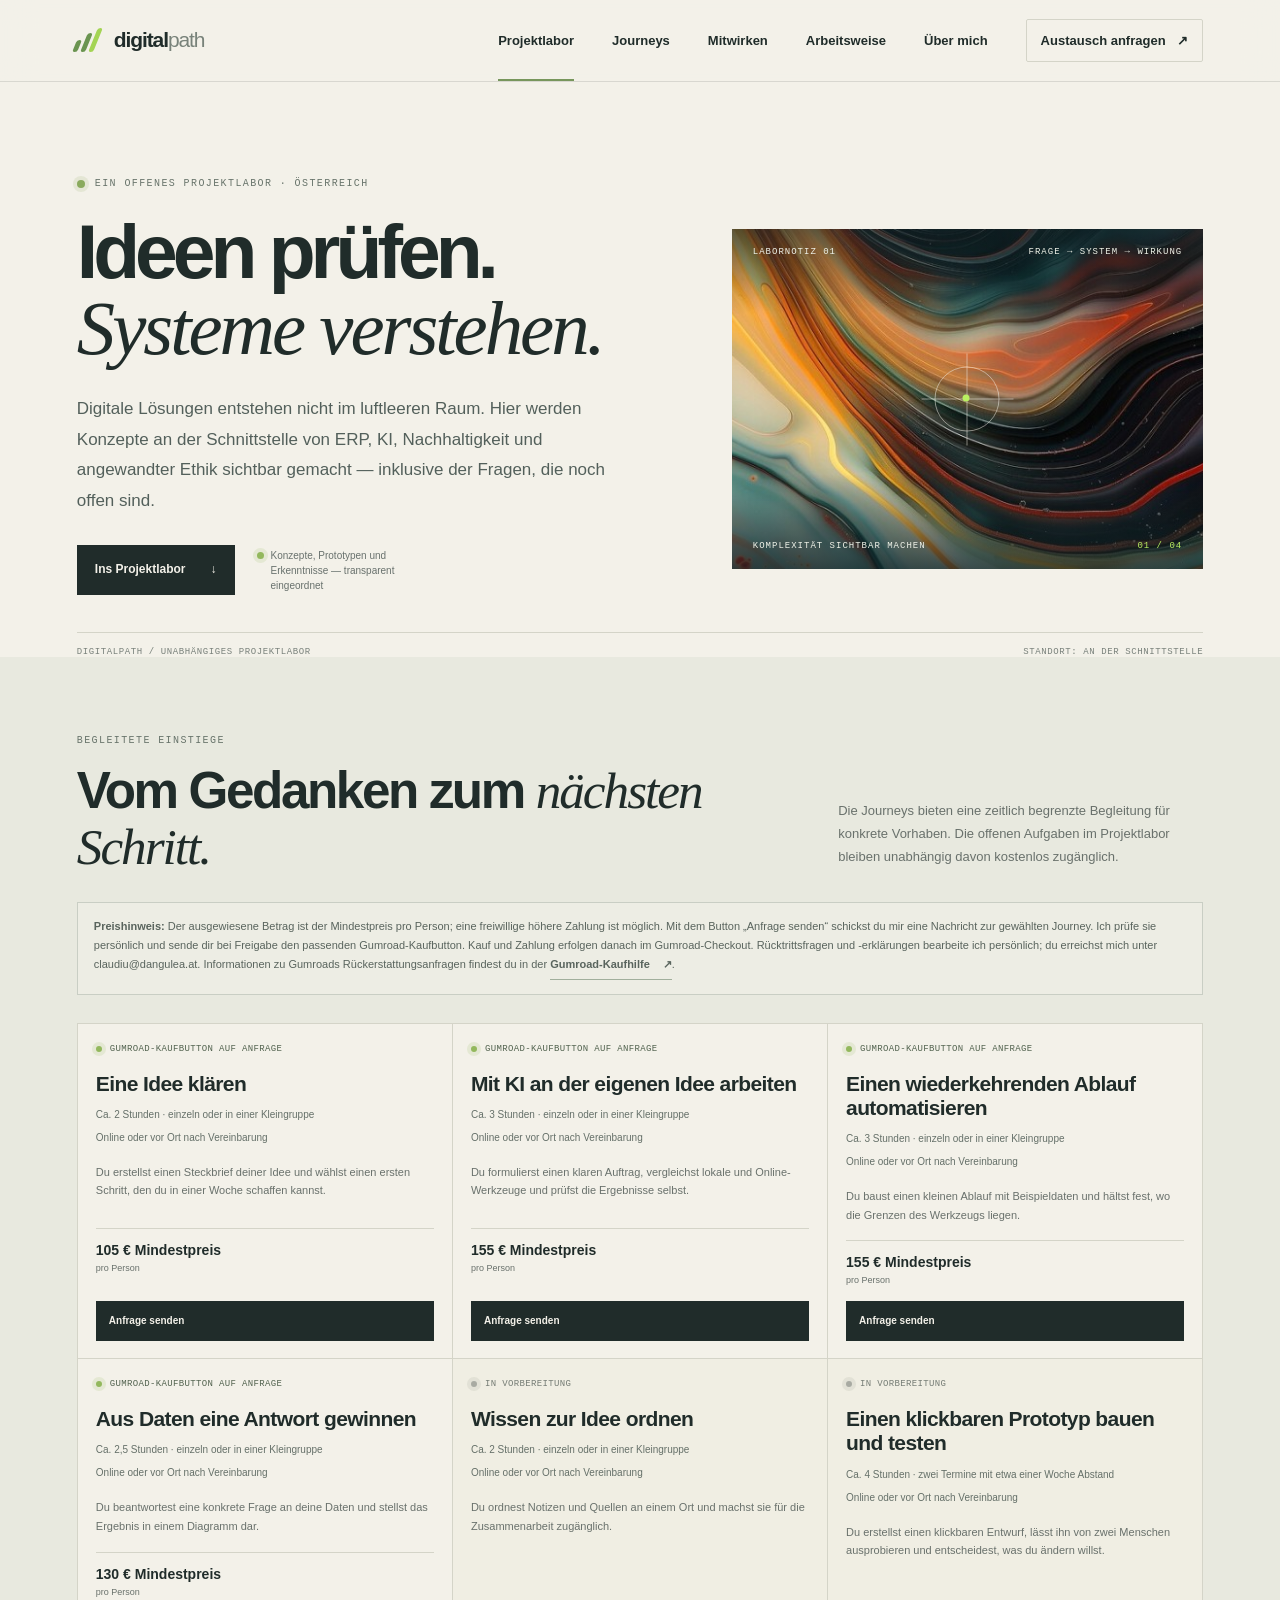
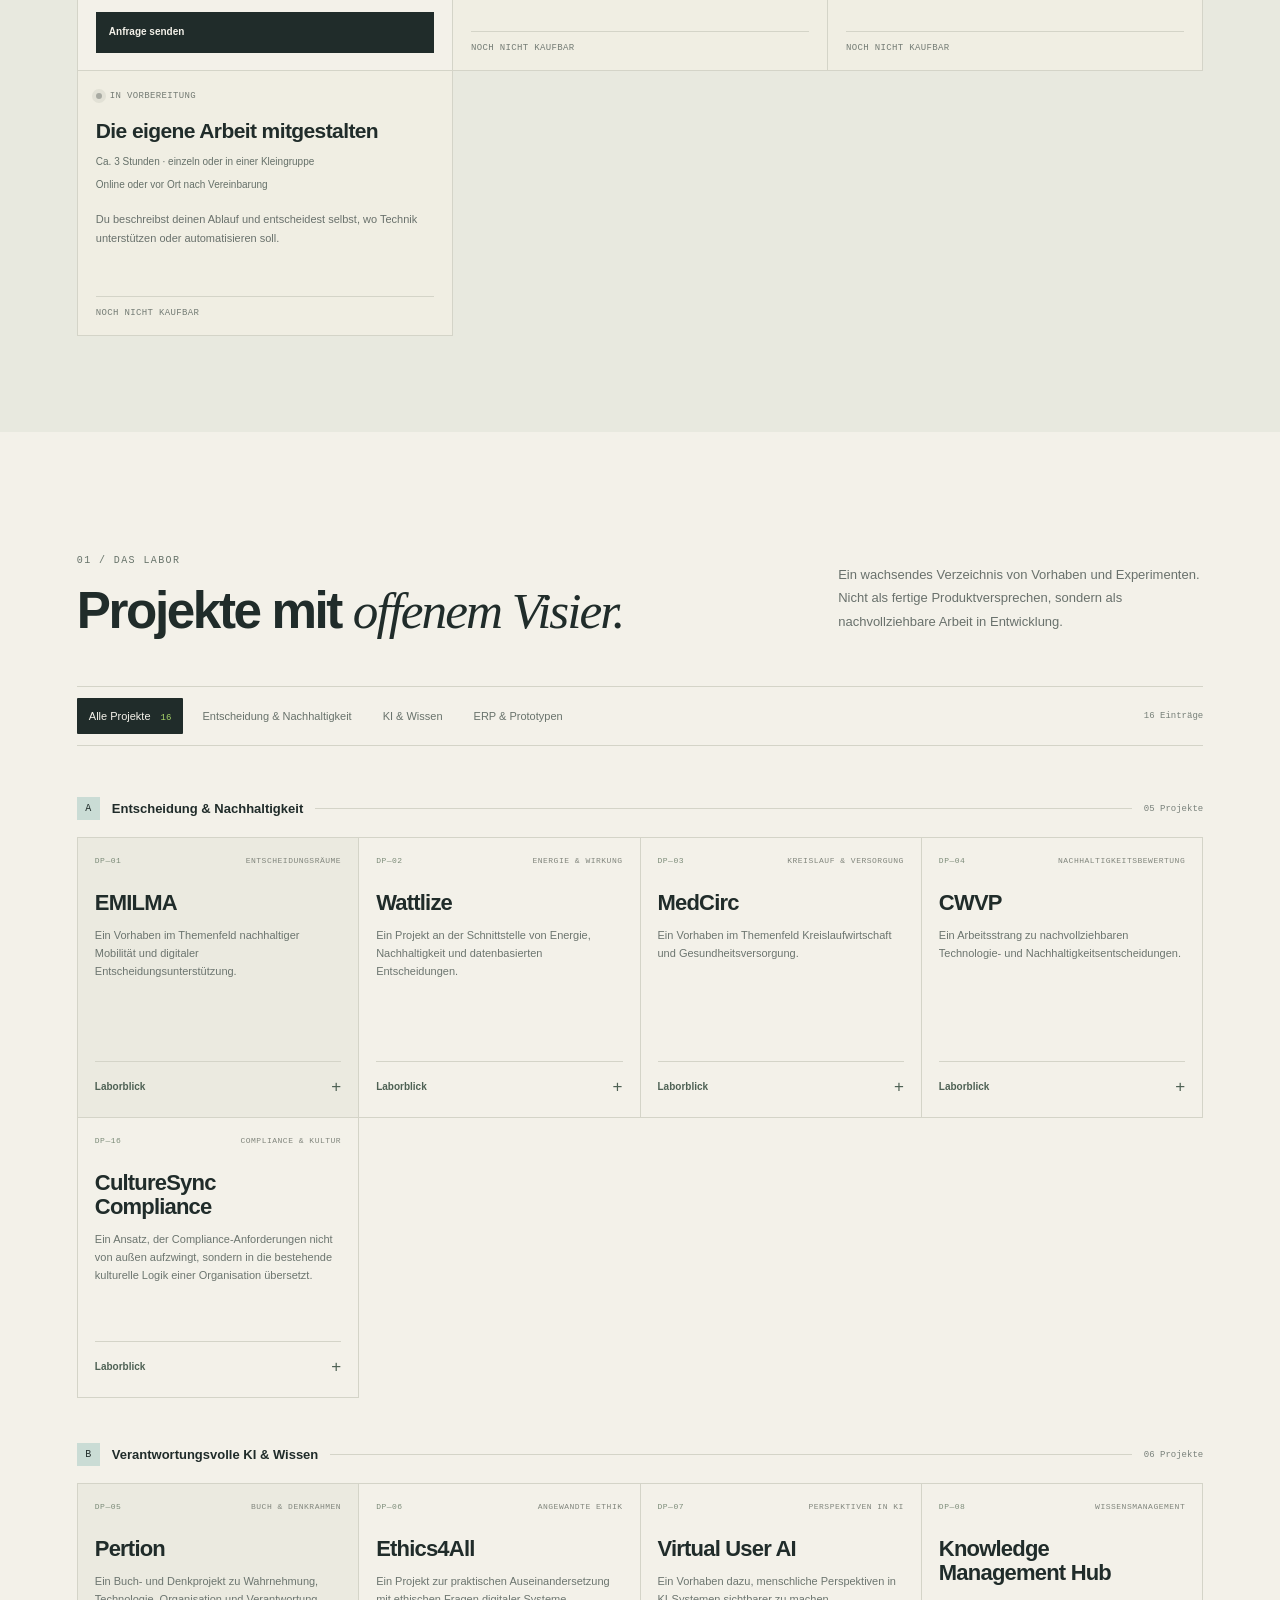
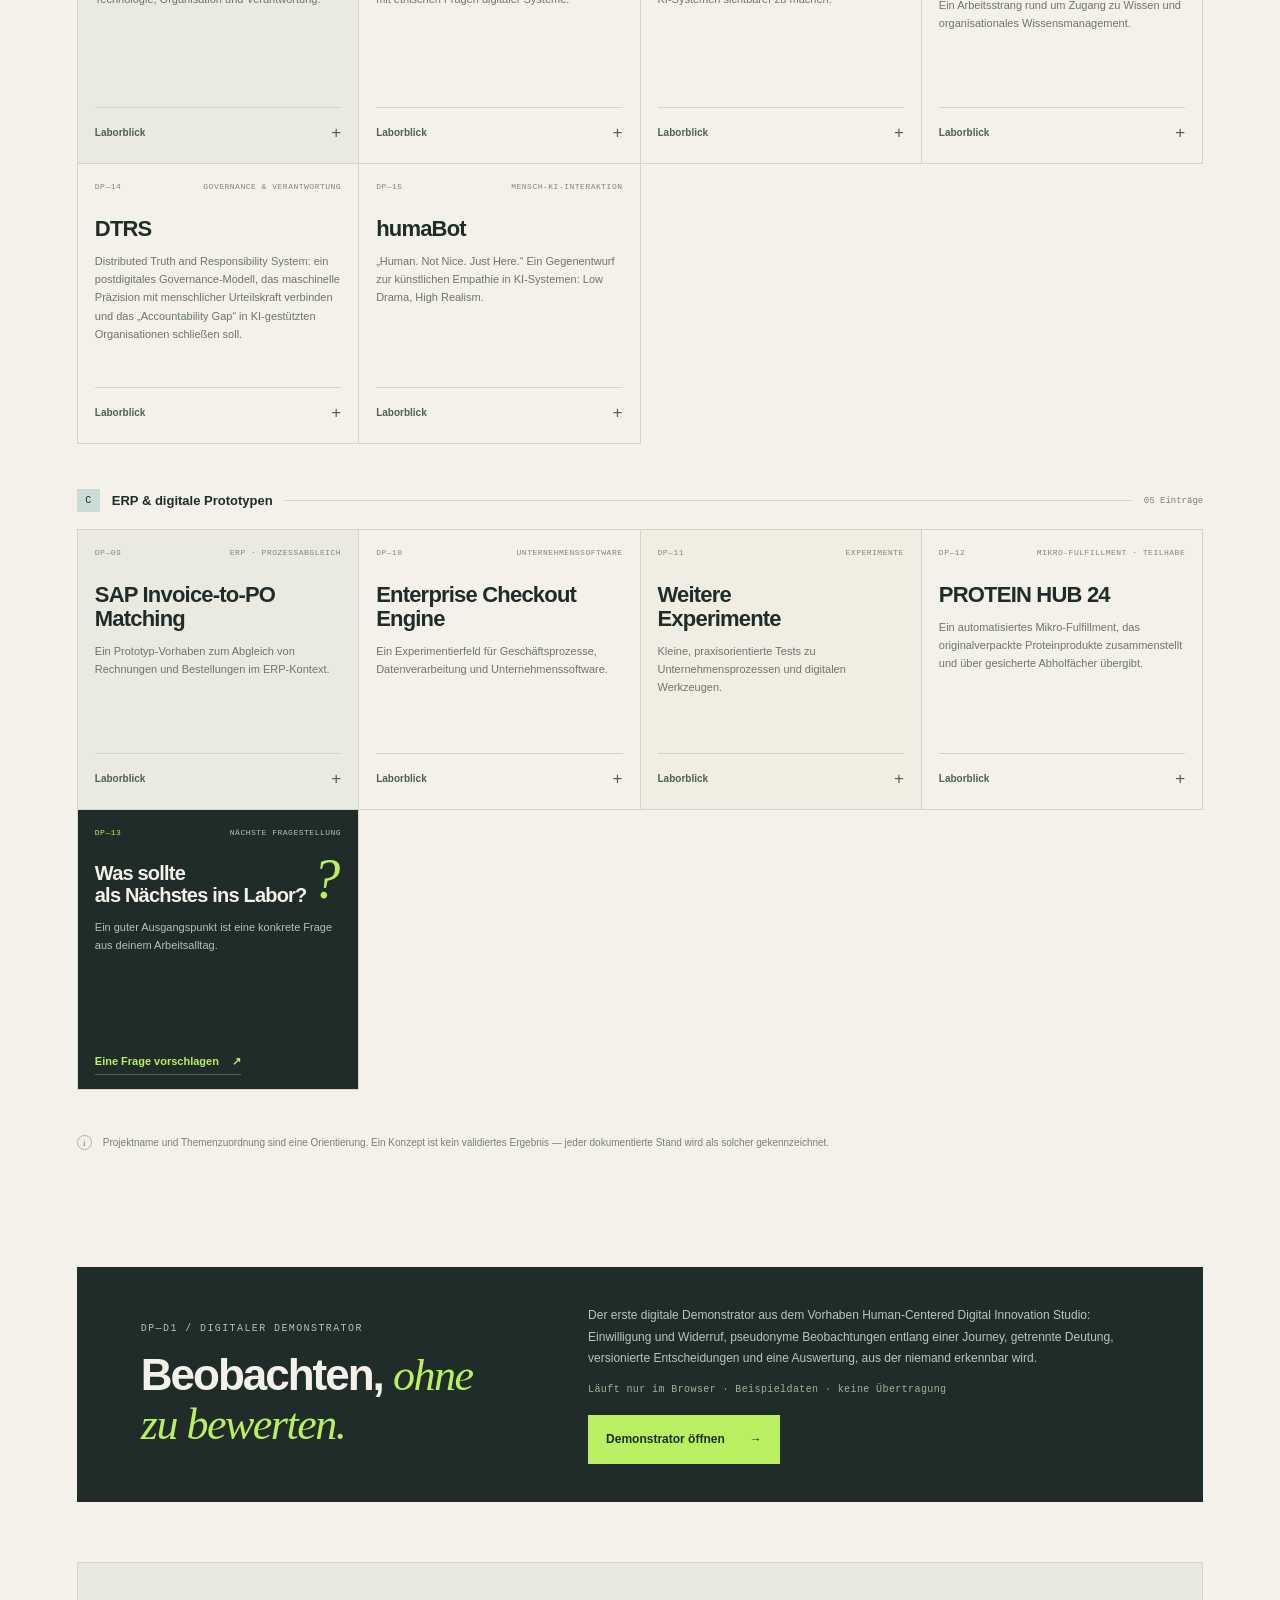
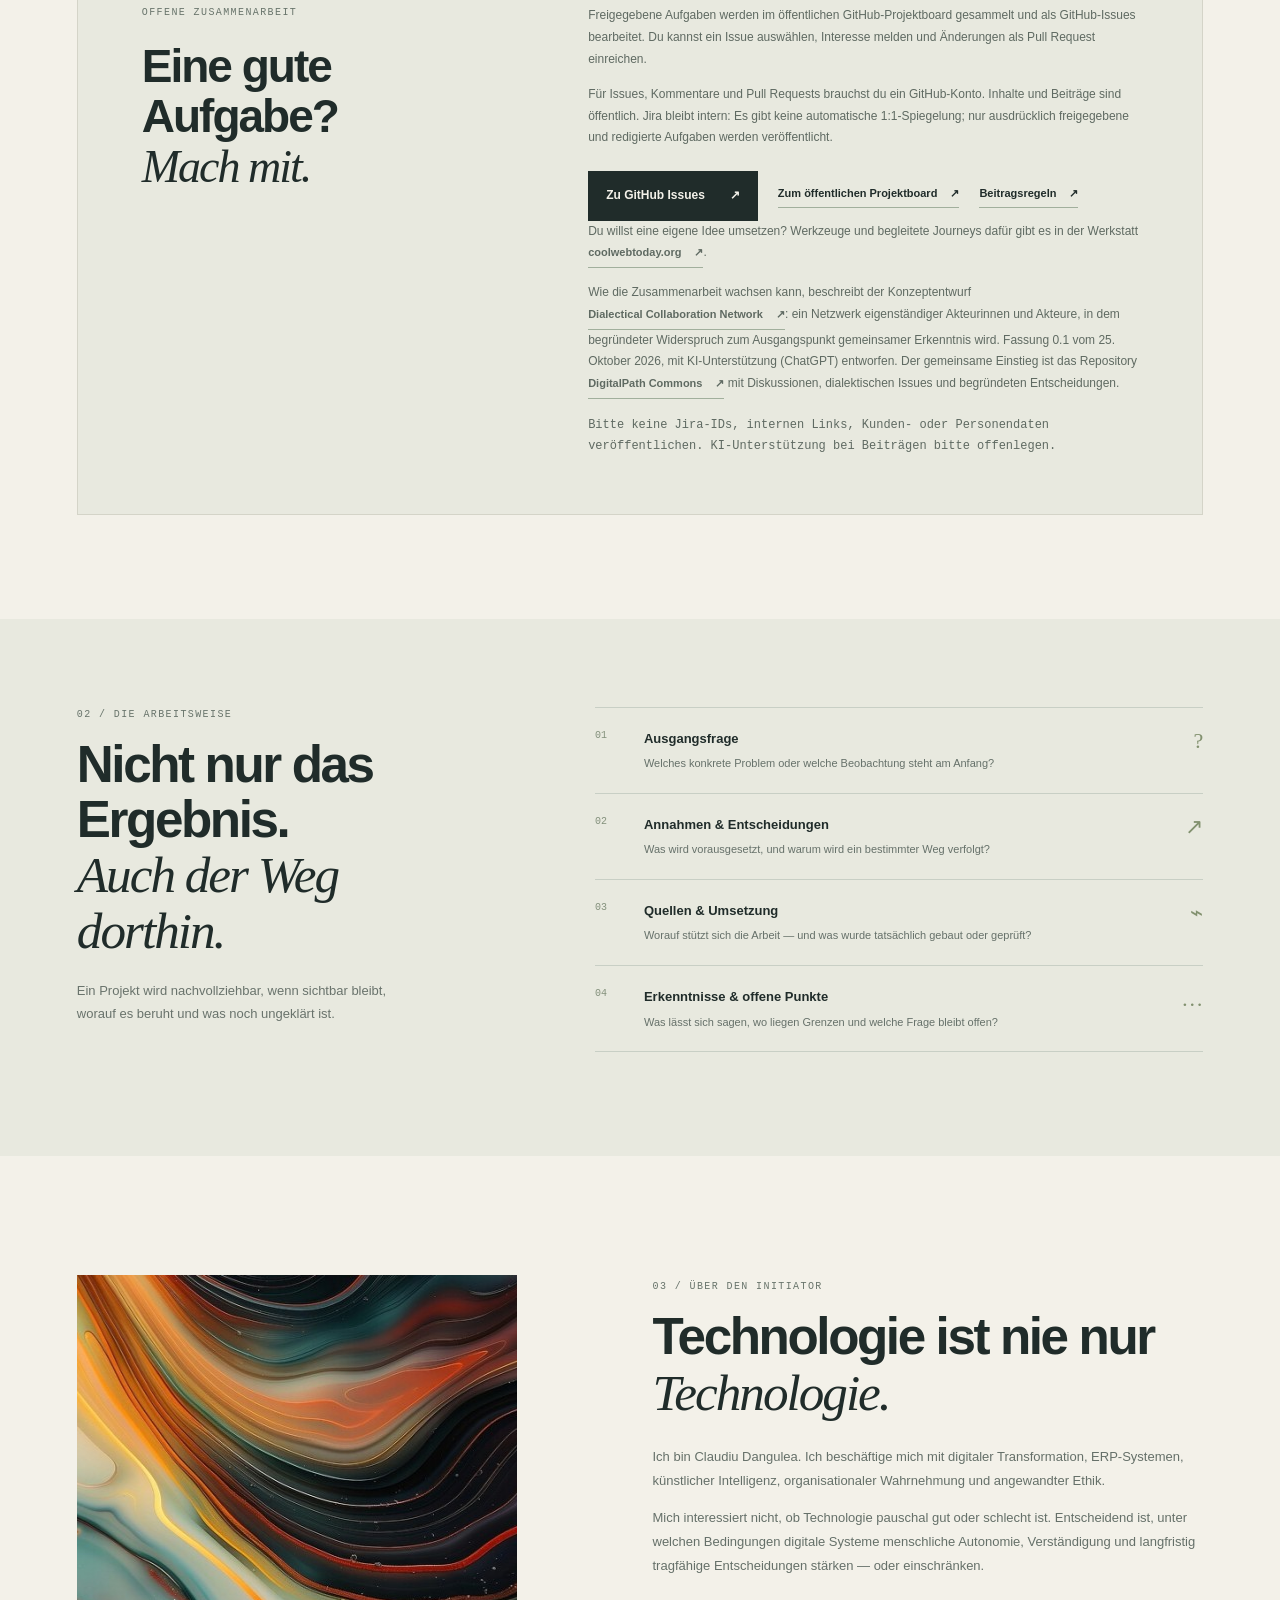
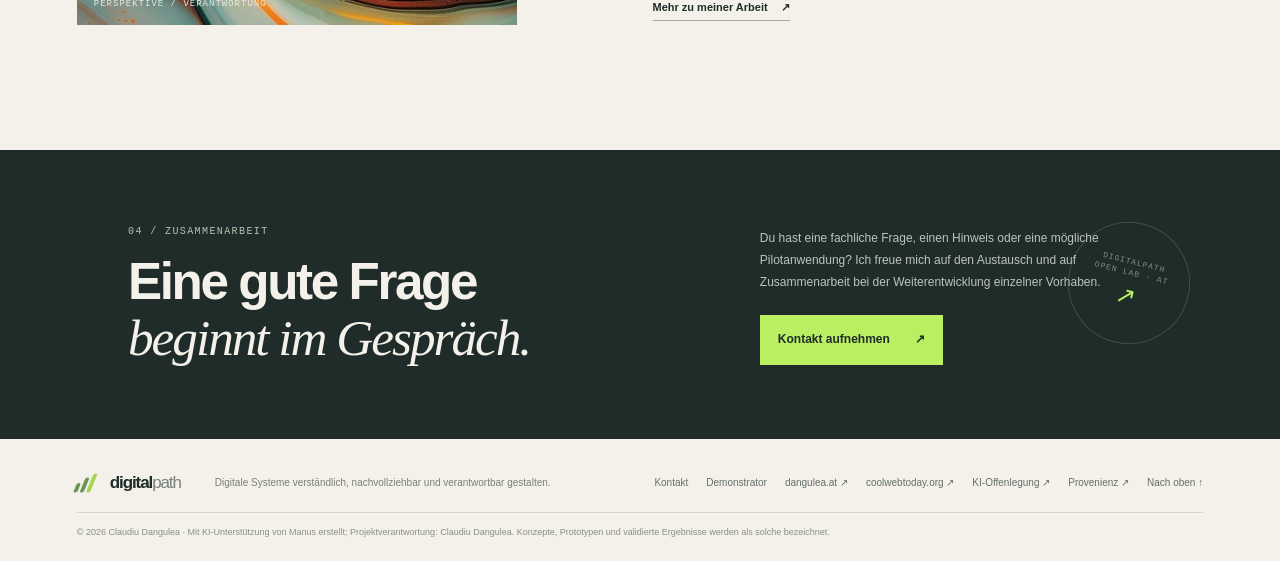
==== commit 53b7f933: "Rename Journey inquiry buttons and tailor emails Co-authored-by: Manus <dev-agent@manus.ai>" ====
--- a/index.html
+++ b/index.html
@@ -112,7 +112,7 @@
         <div><p class="eyebrow">Begleitete Einstiege</p><h2 id="journeys-title">Vom Gedanken zum <em>nächsten Schritt.</em></h2></div>
         <p class="section-intro">Die Journeys bieten eine zeitlich begrenzte Begleitung für konkrete Vorhaben. Die offenen Aufgaben im Projektlabor bleiben unabhängig davon kostenlos zugänglich.</p>
       </div>
-      <p class="journey-price-note"><strong>Preishinweis:</strong> Der ausgewiesene Betrag ist der Mindestpreis pro Person; eine freiwillige höhere Zahlung ist möglich. Über die Schaltfläche kannst du den Gumroad-Kaufbutton anfragen. Ich prüfe deine Anfrage und sende dir den Button nach meiner Freigabe. Kauf und Zahlung erfolgen danach im Gumroad-Checkout. Rücktrittsfragen und -erklärungen bearbeite ich persönlich; du erreichst mich unter <a href="mailto:claudiu@dangulea.at">claudiu@dangulea.at</a>. Informationen zu Gumroads Rückerstattungsanfragen findest du in der <a class="text-link" href="https://gumroad.com/help/article/190-how-do-i-get-a-refund" target="_blank" rel="noreferrer">Gumroad-Kaufhilfe <span aria-hidden="true">↗</span></a>.</p>
+      <p class="journey-price-note"><strong>Preishinweis:</strong> Der ausgewiesene Betrag ist der Mindestpreis pro Person; eine freiwillige höhere Zahlung ist möglich. Mit dem Button „Anfrage senden“ schickst du mir eine Nachricht zur gewählten Journey. Ich prüfe sie persönlich und sende dir bei Freigabe den passenden Gumroad-Kaufbutton. Kauf und Zahlung erfolgen danach im Gumroad-Checkout. Rücktrittsfragen und -erklärungen bearbeite ich persönlich; du erreichst mich unter <a href="mailto:claudiu@dangulea.at">claudiu@dangulea.at</a>. Informationen zu Gumroads Rückerstattungsanfragen findest du in der <a class="text-link" href="https://gumroad.com/help/article/190-how-do-i-get-a-refund" target="_blank" rel="noreferrer">Gumroad-Kaufhilfe <span aria-hidden="true">↗</span></a>.</p>
       <div class="journey-grid">
         <article class="journey-card">
           <p class="journey-status"><span class="pulse" aria-hidden="true"></span>Gumroad-Kaufbutton auf Anfrage</p>
@@ -121,7 +121,7 @@
           <p class="journey-meta">Online oder vor Ort nach Vereinbarung</p>
           <p class="journey-summary">Du erstellst einen Steckbrief deiner Idee und wählst einen ersten Schritt, den du in einer Woche schaffen kannst.</p>
           <p class="journey-price"><strong>105&nbsp;€ Mindestpreis</strong><span>pro Person</span></p>
-          <div class="journey-action"><a class="button button-dark" href="mailto:claudiu@dangulea.at?subject=Kaufbutton%20anfragen%3A%20Journey%20Eine%20Idee%20kl%C3%A4ren&amp;body=Bitte%20sende%20mir%20nach%20deiner%20Freigabe%20den%20Gumroad-Kaufbutton.%0A%0AGew%C3%BCnschter%20Termin%2FZeitraum%20und%20Format%3A%0A%0AMein%20Name%3A">Gumroad-Kaufbutton anfragen</a></div>
+          <div class="journey-action"><a class="button button-dark" href="mailto:claudiu@dangulea.at?subject=Anfrage%3A%20Eine%20Idee%20kl%C3%A4ren&amp;body=Hallo%20Claudiu%2C%0A%0AIch%20m%C3%B6chte%20meine%20Idee%20sch%C3%A4rfen%2C%20einen%20Steckbrief%20erstellen%20und%20einen%20ersten%20umsetzbaren%20Schritt%20festlegen.%20Bitte%20pr%C3%BCfe%20meine%20Anfrage%20zur%20Journey%20%E2%80%9EEine%20Idee%20kl%C3%A4ren%E2%80%9C%20und%20sende%20mir%20bei%20Freigabe%20den%20Gumroad-Kaufbutton.%0A%0ATermin%2FZeitraum%3A%0AFormat%20%28online%2Fvor%20Ort%29%3A%0AAnzahl%20Personen%3A%0AName%3A">Anfrage senden</a></div>
         </article>
         <article class="journey-card">
           <p class="journey-status"><span class="pulse" aria-hidden="true"></span>Gumroad-Kaufbutton auf Anfrage</p>
@@ -130,7 +130,7 @@
           <p class="journey-meta">Online oder vor Ort nach Vereinbarung</p>
           <p class="journey-summary">Du formulierst einen klaren Auftrag, vergleichst lokale und Online-Werkzeuge und prüfst die Ergebnisse selbst.</p>
           <p class="journey-price"><strong>155&nbsp;€ Mindestpreis</strong><span>pro Person</span></p>
-          <div class="journey-action"><a class="button button-dark" href="mailto:claudiu@dangulea.at?subject=Kaufbutton%20anfragen%3A%20Journey%20Mit%20KI%20an%20der%20eigenen%20Idee%20arbeiten&amp;body=Bitte%20sende%20mir%20nach%20deiner%20Freigabe%20den%20Gumroad-Kaufbutton.%0A%0AGew%C3%BCnschter%20Termin%2FZeitraum%20und%20Format%3A%0A%0AMein%20Name%3A">Gumroad-Kaufbutton anfragen</a></div>
+          <div class="journey-action"><a class="button button-dark" href="mailto:claudiu@dangulea.at?subject=Anfrage%3A%20Mit%20KI%20an%20der%20eigenen%20Idee%20arbeiten&amp;body=Hallo%20Claudiu%2C%0A%0AIch%20m%C3%B6chte%20einen%20klaren%20Auftrag%20f%C3%BCr%20KI%20formulieren%2C%20Werkzeuge%20vergleichen%20und%20Ergebnisse%20selbst%20pr%C3%BCfen.%20Bitte%20pr%C3%BCfe%20meine%20Anfrage%20zur%20Journey%20%E2%80%9EMit%20KI%20an%20der%20eigenen%20Idee%20arbeiten%E2%80%9C%20und%20sende%20mir%20bei%20Freigabe%20den%20Gumroad-Kaufbutton.%0A%0ATermin%2FZeitraum%3A%0AFormat%20%28online%2Fvor%20Ort%29%3A%0AAnzahl%20Personen%3A%0AName%3A">Anfrage senden</a></div>
         </article>
         <article class="journey-card">
           <p class="journey-status"><span class="pulse" aria-hidden="true"></span>Gumroad-Kaufbutton auf Anfrage</p>
@@ -139,7 +139,7 @@
           <p class="journey-meta">Online oder vor Ort nach Vereinbarung</p>
           <p class="journey-summary">Du baust einen kleinen Ablauf mit Beispieldaten und hältst fest, wo die Grenzen des Werkzeugs liegen.</p>
           <p class="journey-price"><strong>155&nbsp;€ Mindestpreis</strong><span>pro Person</span></p>
-          <div class="journey-action"><a class="button button-dark" href="mailto:claudiu@dangulea.at?subject=Kaufbutton%20anfragen%3A%20Journey%20Einen%20wiederkehrenden%20Ablauf%20automatisieren&amp;body=Bitte%20sende%20mir%20nach%20deiner%20Freigabe%20den%20Gumroad-Kaufbutton.%0A%0AGew%C3%BCnschter%20Termin%2FZeitraum%20und%20Format%3A%0A%0AMein%20Name%3A">Gumroad-Kaufbutton anfragen</a></div>
+          <div class="journey-action"><a class="button button-dark" href="mailto:claudiu@dangulea.at?subject=Anfrage%3A%20Einen%20wiederkehrenden%20Ablauf%20automatisieren&amp;body=Hallo%20Claudiu%2C%0A%0AIch%20m%C3%B6chte%20einen%20wiederkehrenden%20Arbeitsschritt%20mit%20Beispieldaten%20als%20kleinen%20Ablauf%20umsetzen%20und%20seine%20Grenzen%20festhalten.%20Bitte%20pr%C3%BCfe%20meine%20Anfrage%20zur%20Journey%20%E2%80%9EEinen%20wiederkehrenden%20Ablauf%20automatisieren%E2%80%9C%20und%20sende%20mir%20bei%20Freigabe%20den%20Gumroad-Kaufbutton.%0A%0ATermin%2FZeitraum%3A%0AFormat%20%28online%2Fvor%20Ort%29%3A%0AAnzahl%20Personen%3A%0AName%3A%0A%0ABitte%20keine%20vertraulichen%20Daten%20anh%C3%A4ngen.">Anfrage senden</a></div>
         </article>
         <article class="journey-card">
           <p class="journey-status"><span class="pulse" aria-hidden="true"></span>Gumroad-Kaufbutton auf Anfrage</p>
@@ -148,7 +148,7 @@
           <p class="journey-meta">Online oder vor Ort nach Vereinbarung</p>
           <p class="journey-summary">Du beantwortest eine konkrete Frage an deine Daten und stellst das Ergebnis in einem Diagramm dar.</p>
           <p class="journey-price"><strong>130&nbsp;€ Mindestpreis</strong><span>pro Person</span></p>
-          <div class="journey-action"><a class="button button-dark" href="mailto:claudiu@dangulea.at?subject=Kaufbutton%20anfragen%3A%20Journey%20Aus%20Daten%20eine%20Antwort%20gewinnen&amp;body=Bitte%20sende%20mir%20nach%20deiner%20Freigabe%20den%20Gumroad-Kaufbutton.%0A%0AGew%C3%BCnschter%20Termin%2FZeitraum%20und%20Format%3A%0A%0AMein%20Name%3A">Gumroad-Kaufbutton anfragen</a></div>
+          <div class="journey-action"><a class="button button-dark" href="mailto:claudiu@dangulea.at?subject=Anfrage%3A%20Aus%20Daten%20eine%20Antwort%20gewinnen&amp;body=Hallo%20Claudiu%2C%0A%0AIch%20m%C3%B6chte%20eine%20konkrete%20Frage%20an%20Daten%20beantworten%20und%20das%20Ergebnis%20in%20einem%20Diagramm%20darstellen.%20Bitte%20pr%C3%BCfe%20meine%20Anfrage%20zur%20Journey%20%E2%80%9EAus%20Daten%20eine%20Antwort%20gewinnen%E2%80%9C%20und%20sende%20mir%20bei%20Freigabe%20den%20Gumroad-Kaufbutton.%0A%0ATermin%2FZeitraum%3A%0AFormat%20%28online%2Fvor%20Ort%29%3A%0AAnzahl%20Personen%3A%0AName%3A%0A%0ABitte%20keine%20vertraulichen%20Daten%20anh%C3%A4ngen.">Anfrage senden</a></div>
         </article>
         <article class="journey-card journey-card--soon">
           <p class="journey-status"><span class="pulse" aria-hidden="true"></span>In Vorbereitung</p>
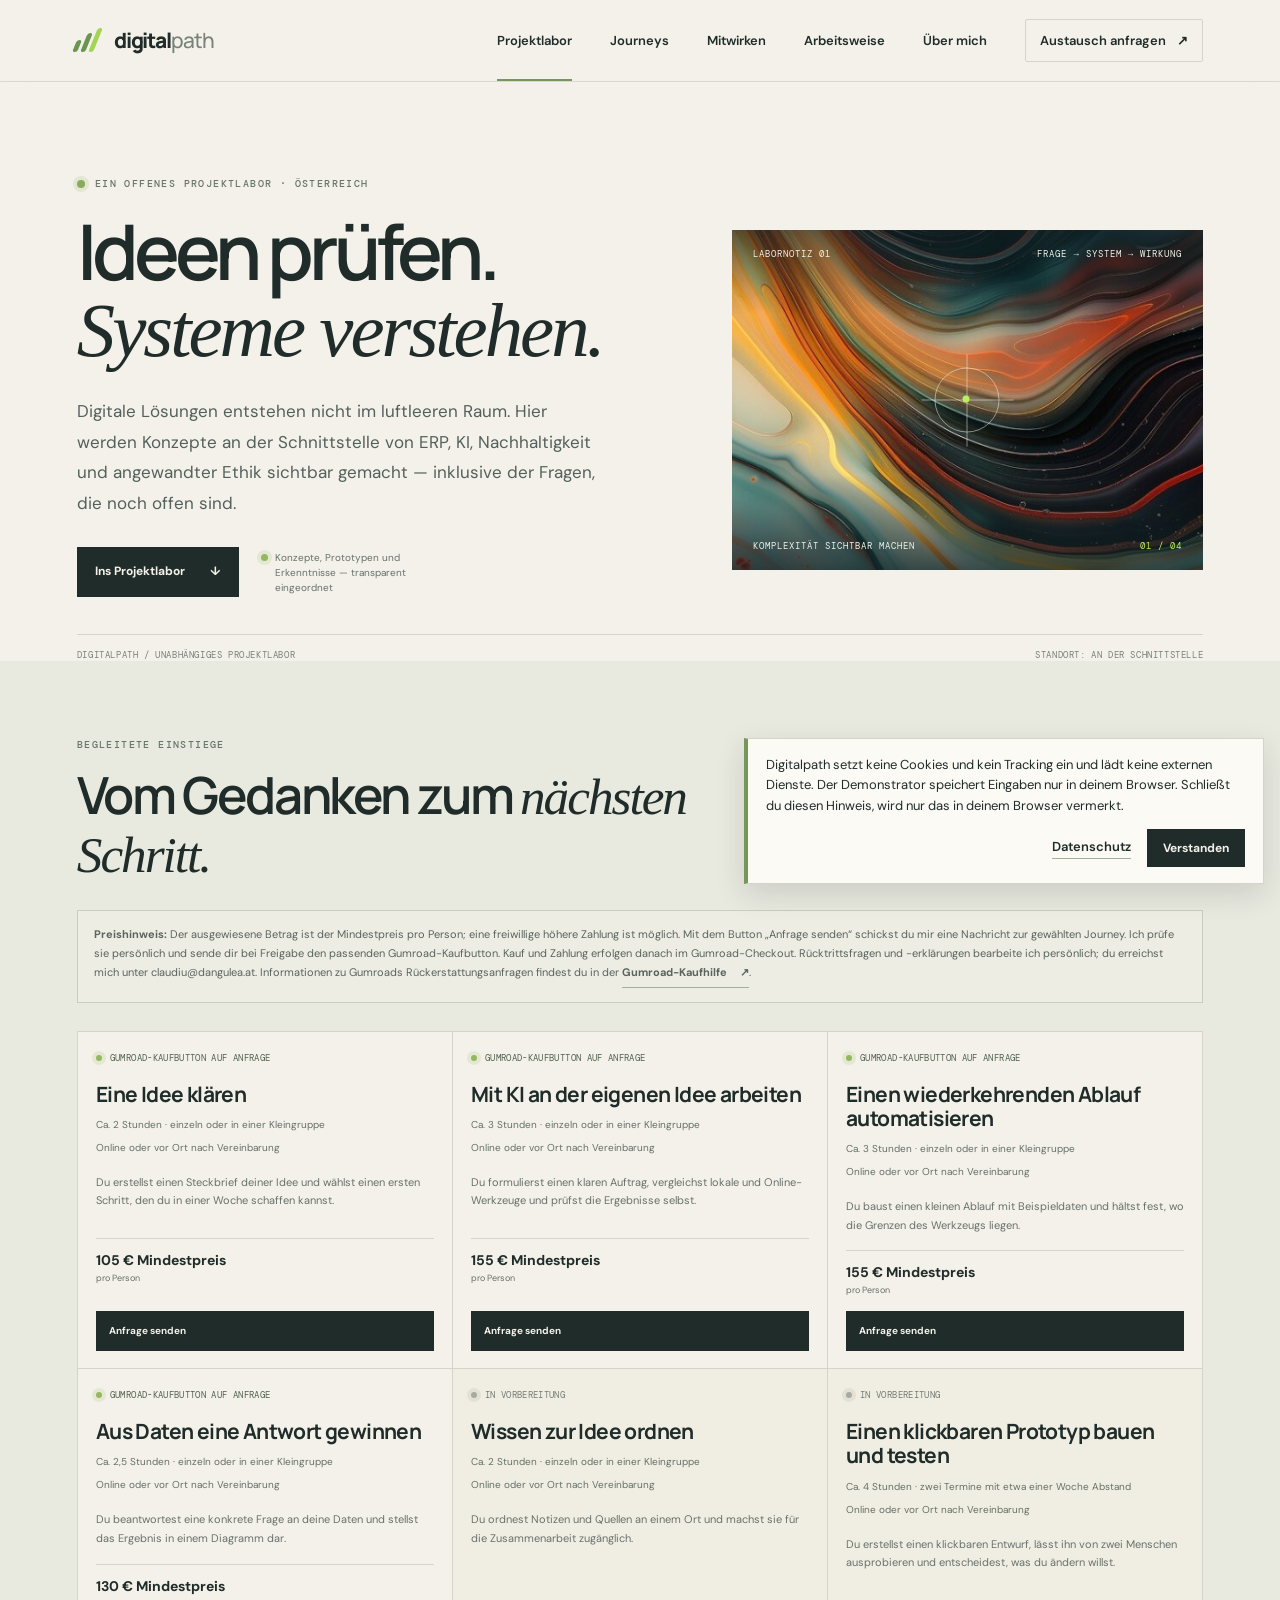
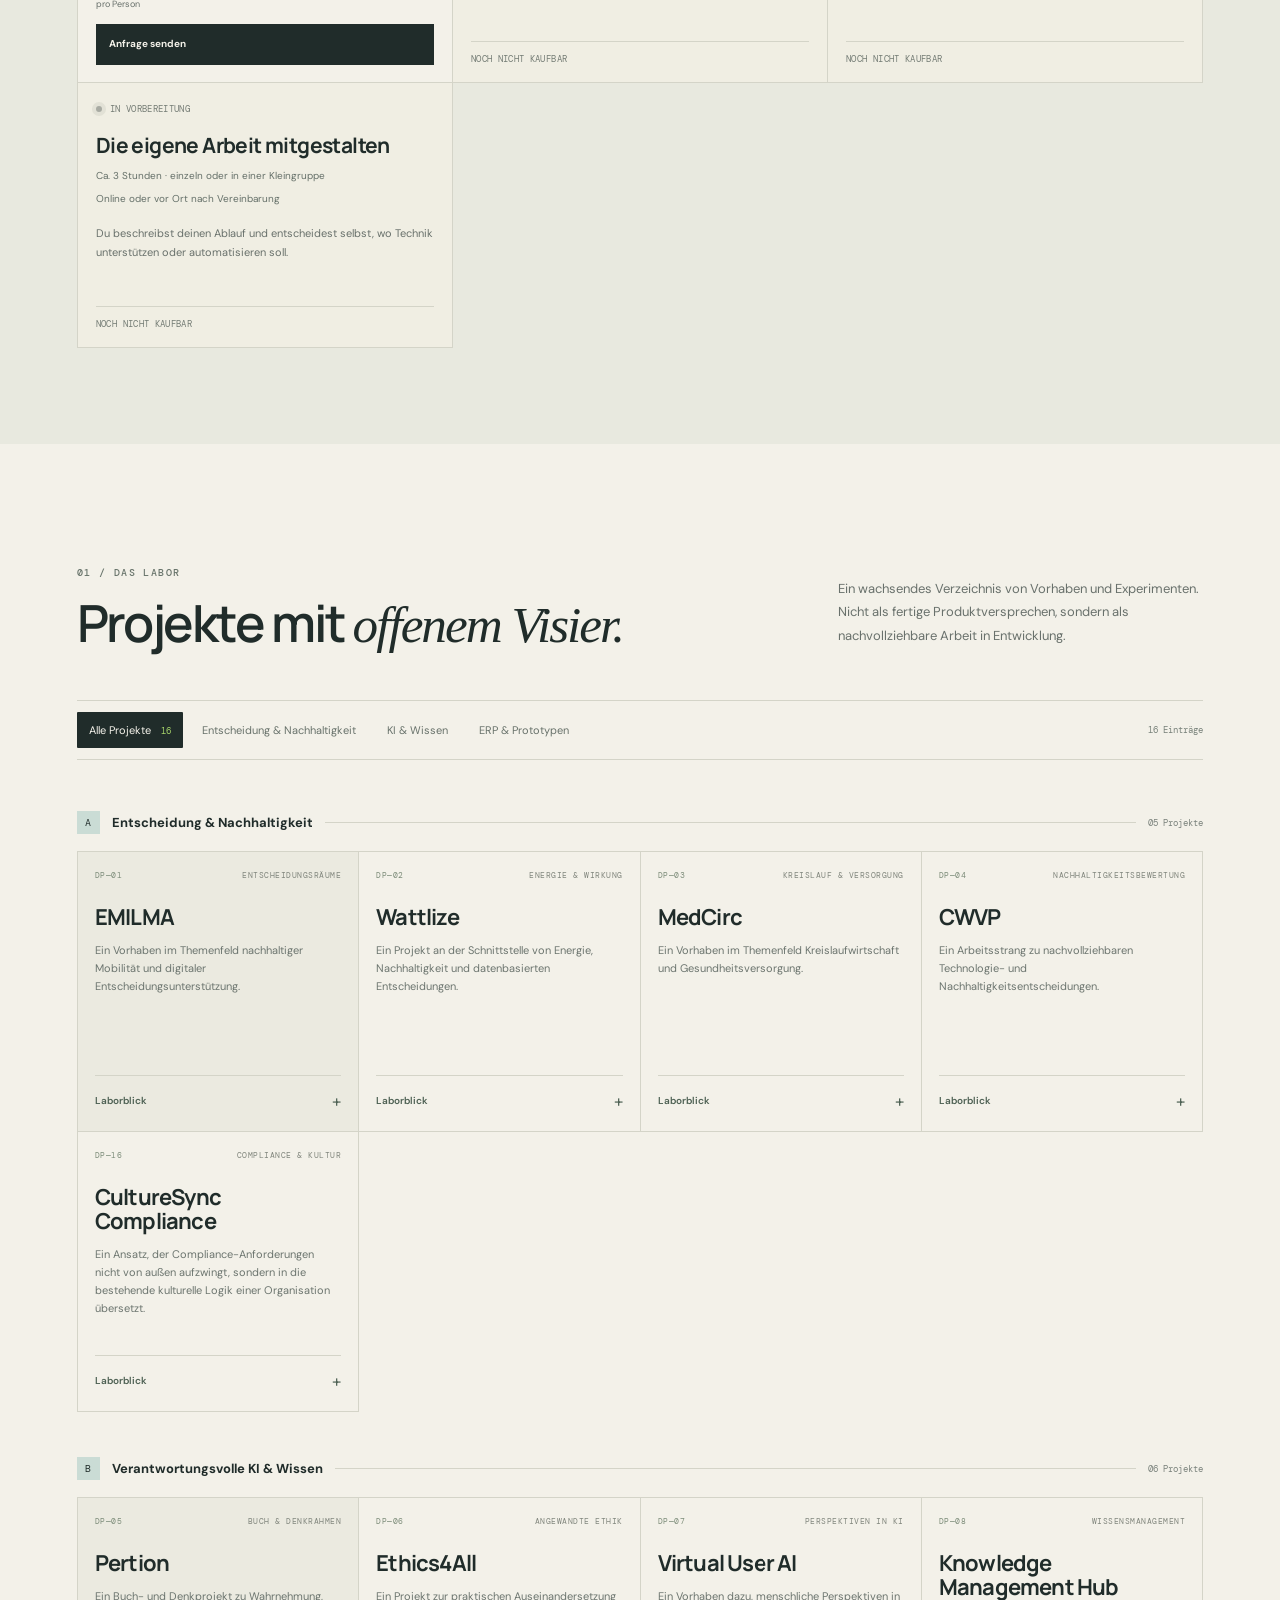
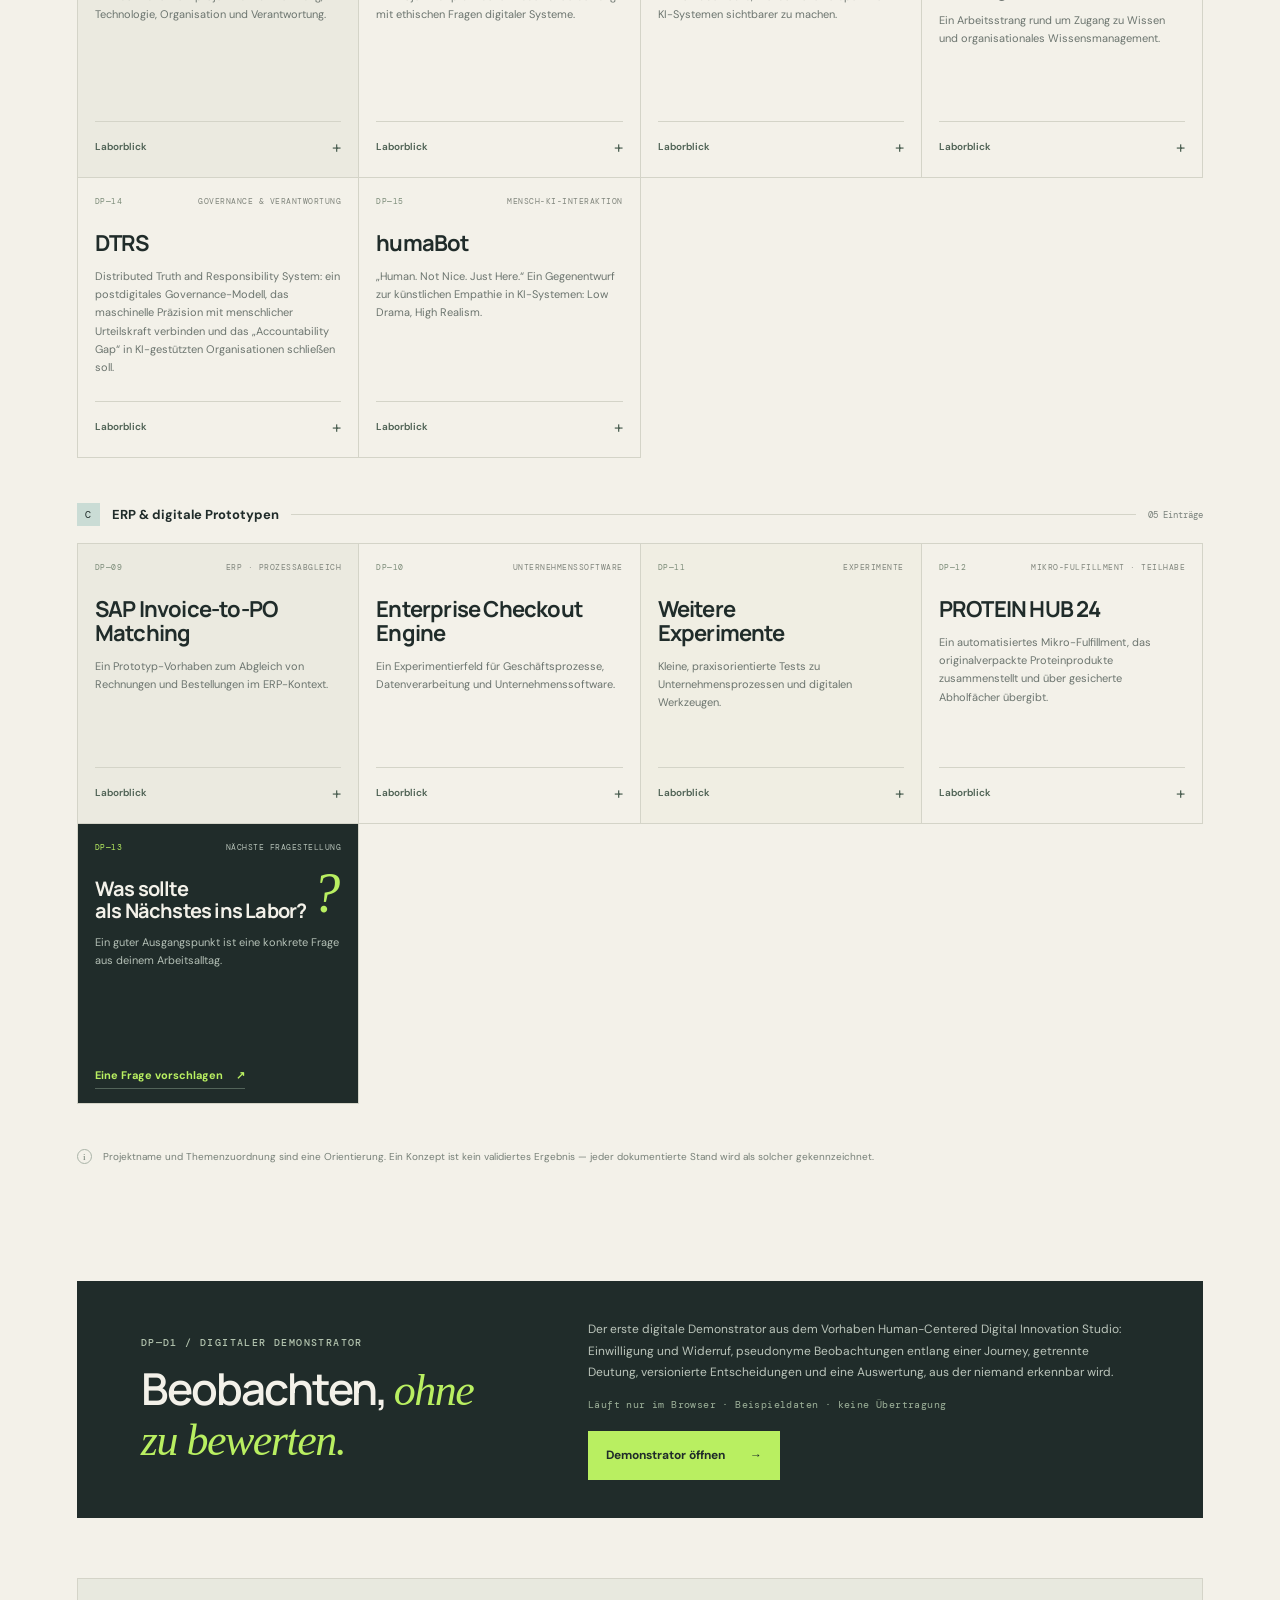
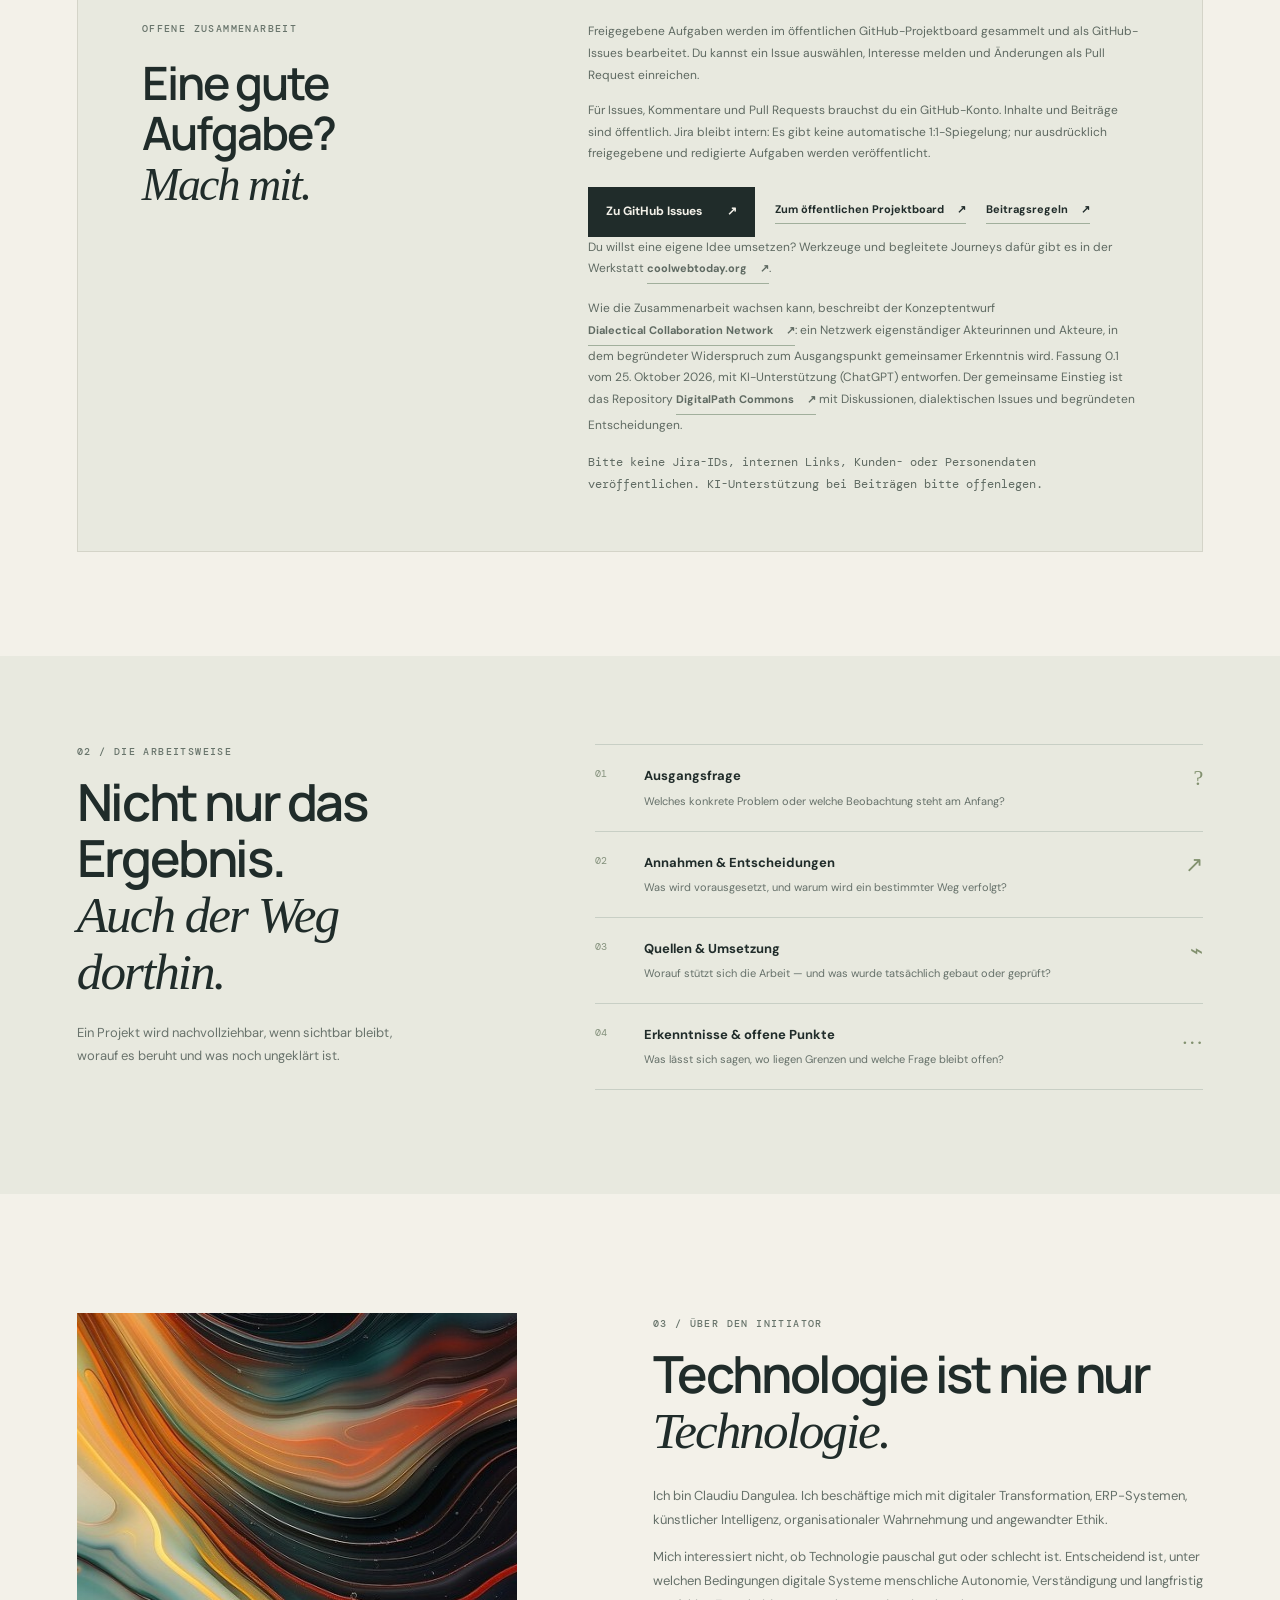
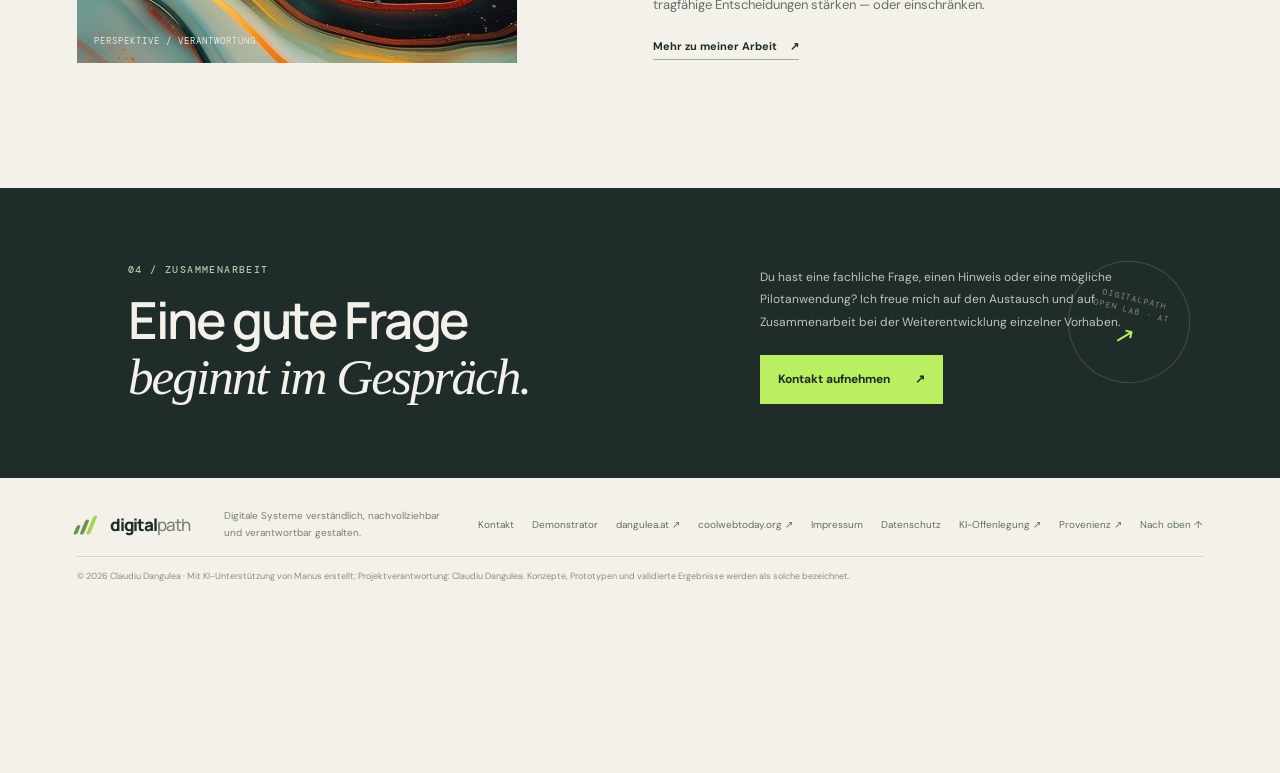
==== commit 26e5f394: "Lokale Schriften, Impressum, Datenschutz und Datenschutzhinweis Der Demonstrator lud Google Fonts un" ====
--- a/index.html
+++ b/index.html
@@ -5,11 +5,53 @@
   <meta name="viewport" content="width=device-width, initial-scale=1">
   <meta name="theme-color" content="#f3f1e9">
   <meta name="description" content="Digitalpath ist ein offenes Projektlabor für digitale Systeme an der Schnittstelle von ERP, KI, Nachhaltigkeit und angewandter Ethik.">
-  <meta property="og:title" content="Digitalpath — Projektlabor für digitale Systeme">
+  <meta property="og:title" content="Digitalpath · Projektlabor für digitale Systeme">
   <meta property="og:description" content="Ideen prüfen. Systeme verstehen. Verantwortung sichtbar machen.">
   <meta property="og:type" content="website">
-  <title>Digitalpath — Projektlabor für digitale Systeme</title>
+  <title>Digitalpath · Projektlabor für digitale Systeme</title>
+  <link rel="canonical" href="https://www.digitalpath.at/">
+  <meta property="og:url" content="https://www.digitalpath.at/">
+  <meta property="og:site_name" content="Digitalpath">
+  <meta property="og:locale" content="de_AT">
+  <meta property="og:image" content="https://www.digitalpath.at/assets/og-digitalpath.jpg">
+  <meta property="og:image:width" content="1200">
+  <meta property="og:image:height" content="630">
+  <meta property="og:image:alt" content="Digitalpath – Offenes Projektlabor: Ideen prüfen. Systeme verstehen.">
+  <meta name="twitter:card" content="summary_large_image">
+  <script type="application/ld+json">
+{
+  "@context": "https://schema.org",
+  "@graph": [
+    {
+      "@type": "Organization",
+      "@id": "https://www.digitalpath.at/#organization",
+      "name": "Digitalpath",
+      "url": "https://www.digitalpath.at/",
+      "description": "Digitalpath ist ein offenes Projektlabor für digitale Systeme an der Schnittstelle von ERP, KI, Nachhaltigkeit und angewandter Ethik.",
+      "founder": {
+        "@type": "Person",
+        "name": "Claudiu Dangulea",
+        "url": "https://www.dangulea.at"
+      },
+      "sameAs": [
+        "https://github.com/intiequals1/digitalpath-site"
+      ]
+    },
+    {
+      "@type": "WebSite",
+      "@id": "https://www.digitalpath.at/#website",
+      "url": "https://www.digitalpath.at/",
+      "name": "Digitalpath",
+      "inLanguage": "de",
+      "publisher": {
+        "@id": "https://www.digitalpath.at/#organization"
+      }
+    }
+  ]
+}
+  </script>
   <link rel="icon" href="assets/favicon.svg" type="image/svg+xml">
+  <link rel="stylesheet" href="fonts.css">
   <style>
 @charset "UTF-8";
 :root{--paper:#f3f1e9;--paper-deep:#e8e5d9;--ink:#202c2a;--muted:#68716d;--line:#d4d4c8;--accent:#b9ef61;--accent-dark:#42652e;--blue:#cadcd5;--serif:Georgia,"Times New Roman",serif;--sans:"DM Sans",Arial,sans-serif;--display:Manrope,"DM Sans",Arial,sans-serif;--mono:"DM Mono",monospace;--page:1320px}*{box-sizing:border-box}html{scroll-behavior:smooth;scroll-padding-top:90px}body{margin:0;background:var(--paper);color:var(--ink);font-family:var(--sans);font-size:15px;line-height:1.65;-webkit-font-smoothing:antialiased}a{color:inherit;text-decoration:none}button{font:inherit}.skip-link{position:absolute;left:12px;top:-60px;background:var(--accent);padding:10px 14px;z-index:99}.skip-link:focus{top:12px}.site-header{height:82px;padding:0 max(6vw,24px);display:flex;align-items:center;justify-content:space-between;border-bottom:1px solid rgba(32,44,42,.13);position:sticky;top:0;z-index:10;background:rgba(243,241,233,.93);backdrop-filter:blur(16px)}.wordmark{display:inline-flex;align-items:center;gap:12px;font-family:var(--display);font-size:21px;font-weight:800;letter-spacing:-1.1px}.wordmark-light{font-weight:500;color:#78827a}.brand-mark{width:25px;height:24px;display:inline-flex;align-items:flex-end;gap:3px;transform:skew(-22deg)}.brand-mark i{display:block;width:5px;border-radius:4px;background:#6a9450}.brand-mark i:nth-child(1){height:12px}.brand-mark i:nth-child(2){height:19px}.brand-mark i:nth-child(3){height:24px;background:#a4d454}.primary-nav{display:flex;align-items:center;gap:38px;font-size:13px;font-weight:600}.primary-nav>a{transition:color .2s ease}.primary-nav>a:hover{color:var(--accent-dark)}.primary-nav .nav-active{position:relative}.nav-active:after{content:"";position:absolute;bottom:-30px;left:0;width:100%;height:2px;background:#77965c}.primary-nav .nav-contact{padding:10px 14px;border:1px solid var(--line);border-radius:2px}.nav-contact span{margin-left:8px}.menu-toggle{display:none}
@@ -67,7 +109,10 @@
     .journey-unavailable{margin:auto 0 0;padding-top:11px;border-top:1px solid var(--line);color:#747c75;font:9px var(--mono);text-transform:uppercase;letter-spacing:.35px}
     @media(max-width:1000px){.journey-grid{grid-template-columns:repeat(2,minmax(0,1fr))}}
     @media(max-width:700px){.journey-section{padding-top:62px;padding-bottom:75px}.journey-grid{grid-template-columns:1fr}.journey-card{min-height:235px;padding:17px 15px}}
-  </style>
+  
+/* Datenschutzhinweis (script.js): Information ohne Einwilligungsabfrage */
+.privacy-notice{position:fixed;z-index:60;right:16px;bottom:16px;left:16px;max-width:520px;margin-left:auto;padding:16px 18px;background:#fbfaf5;color:var(--ink);border:1px solid var(--line);border-left:4px solid #77965c;box-shadow:0 10px 28px rgba(32,44,42,.14);font-size:13px;line-height:1.6}.privacy-notice p{margin:0 0 12px}.privacy-notice-actions{display:flex;align-items:center;justify-content:flex-end;flex-wrap:wrap;gap:16px}.privacy-notice-actions a{border-bottom:1px solid #a1af9c;font-weight:600}.privacy-notice-actions a:hover{color:var(--accent-dark)}.privacy-notice-actions button{font:700 12px var(--sans);padding:11px 16px;border:0;background:var(--ink);color:var(--paper);cursor:pointer}.privacy-notice-actions button:hover{background:#40564c}@media print{.privacy-notice{display:none}}
+</style>
   <script src="script.js" defer></script>
 </head>
 <body>
@@ -281,6 +326,6 @@
     </section>
   </main>
 
-  <footer class="site-footer"><a class="wordmark footer-mark" href="#start"><span class="brand-mark" aria-hidden="true"><i></i><i></i><i></i></span><span>digital<span class="wordmark-light">path</span></span></a><span>Digitale Systeme verständlich, nachvollziehbar und verantwortbar gestalten.</span><div class="footer-links"><a href="mailto:claudiu@dangulea.at">Kontakt</a><a href="demonstrator/">Demonstrator</a><a href="https://www.dangulea.at" target="_blank" rel="noreferrer">dangulea.at ↗</a><a href="https://www.coolwebtoday.org" target="_blank" rel="noreferrer">coolwebtoday.org ↗</a><a href="https://github.com/intiequals1/digitalpath-site/blob/main/AI_USAGE.md">KI-Offenlegung ↗</a><a href="https://github.com/intiequals1/digitalpath-site/blob/main/PROVENANCE.md">Provenienz ↗</a><a href="#start">Nach oben ↑</a></div><small>© <span id="year">2026</span> Claudiu Dangulea · Mit KI-Unterstützung von Manus erstellt; Projektverantwortung: Claudiu Dangulea. Konzepte, Prototypen und validierte Ergebnisse werden als solche bezeichnet.</small></footer>
+  <footer class="site-footer"><a class="wordmark footer-mark" href="#start"><span class="brand-mark" aria-hidden="true"><i></i><i></i><i></i></span><span>digital<span class="wordmark-light">path</span></span></a><span>Digitale Systeme verständlich, nachvollziehbar und verantwortbar gestalten.</span><div class="footer-links"><a href="mailto:claudiu@dangulea.at">Kontakt</a><a href="demonstrator/">Demonstrator</a><a href="https://www.dangulea.at" target="_blank" rel="noreferrer">dangulea.at ↗</a><a href="https://www.coolwebtoday.org" target="_blank" rel="noreferrer">coolwebtoday.org ↗</a><a href="impressum.html">Impressum</a><a href="datenschutz.html">Datenschutz</a><a href="https://github.com/intiequals1/digitalpath-site/blob/main/AI_USAGE.md">KI-Offenlegung ↗</a><a href="https://github.com/intiequals1/digitalpath-site/blob/main/PROVENANCE.md">Provenienz ↗</a><a href="#start">Nach oben ↑</a></div><small>© <span id="year">2026</span> Claudiu Dangulea · Mit KI-Unterstützung von Manus erstellt; Projektverantwortung: Claudiu Dangulea. Konzepte, Prototypen und validierte Ergebnisse werden als solche bezeichnet.</small></footer>
 </body>
 </html>
--- a/fonts.css
+++ b/fonts.css
@@ -0,0 +1,75 @@
+/* DM Sans, Manrope und DM Mono, lokal von www.digitalpath.at ausgeliefert (keine Google-Fonts-Server).
+   Quelle: Fontsource 5.3.0 (@fontsource-variable/dm-sans, @fontsource-variable/manrope, @fontsource/dm-mono).
+   Lizenz: SIL Open Font License 1.1, siehe assets/fonts/OFL-*.txt. */
+
+@font-face {
+  font-family: 'DM Sans';
+  font-style: normal;
+  font-weight: 400 700;
+  font-display: swap;
+  src: url(assets/fonts/dm-sans-latin-ext-wght-normal.woff2) format('woff2-variations');
+  unicode-range: U+0100-02BA,U+02BD-02C5,U+02C7-02CC,U+02CE-02D7,U+02DD-02FF,U+0304,U+0308,U+0329,U+1D00-1DBF,U+1E00-1E9F,U+1EF2-1EFF,U+2020,U+20A0-20AB,U+20AD-20C0,U+2113,U+2C60-2C7F,U+A720-A7FF;
+}
+
+@font-face {
+  font-family: 'DM Sans';
+  font-style: normal;
+  font-weight: 400 700;
+  font-display: swap;
+  src: url(assets/fonts/dm-sans-latin-wght-normal.woff2) format('woff2-variations');
+  unicode-range: U+0000-00FF,U+0131,U+0152-0153,U+02BB-02BC,U+02C6,U+02DA,U+02DC,U+0304,U+0308,U+0329,U+2000-206F,U+20AC,U+2122,U+2191,U+2193,U+2212,U+2215,U+FEFF,U+FFFD;
+}
+
+@font-face {
+  font-family: 'Manrope';
+  font-style: normal;
+  font-weight: 400 800;
+  font-display: swap;
+  src: url(assets/fonts/manrope-latin-ext-wght-normal.woff2) format('woff2-variations');
+  unicode-range: U+0100-02BA,U+02BD-02C5,U+02C7-02CC,U+02CE-02D7,U+02DD-02FF,U+0304,U+0308,U+0329,U+1D00-1DBF,U+1E00-1E9F,U+1EF2-1EFF,U+2020,U+20A0-20AB,U+20AD-20C0,U+2113,U+2C60-2C7F,U+A720-A7FF;
+}
+
+@font-face {
+  font-family: 'Manrope';
+  font-style: normal;
+  font-weight: 400 800;
+  font-display: swap;
+  src: url(assets/fonts/manrope-latin-wght-normal.woff2) format('woff2-variations');
+  unicode-range: U+0000-00FF,U+0131,U+0152-0153,U+02BB-02BC,U+02C6,U+02DA,U+02DC,U+0304,U+0308,U+0329,U+2000-206F,U+20AC,U+2122,U+2191,U+2193,U+2212,U+2215,U+FEFF,U+FFFD;
+}
+
+@font-face {
+  font-family: 'DM Mono';
+  font-style: normal;
+  font-weight: 400;
+  font-display: swap;
+  src: url(assets/fonts/dm-mono-latin-ext-400-normal.woff2) format('woff2');
+  unicode-range: U+0100-02BA,U+02BD-02C5,U+02C7-02CC,U+02CE-02D7,U+02DD-02FF,U+0304,U+0308,U+0329,U+1D00-1DBF,U+1E00-1E9F,U+1EF2-1EFF,U+2020,U+20A0-20AB,U+20AD-20C0,U+2113,U+2C60-2C7F,U+A720-A7FF;
+}
+
+@font-face {
+  font-family: 'DM Mono';
+  font-style: normal;
+  font-weight: 400;
+  font-display: swap;
+  src: url(assets/fonts/dm-mono-latin-400-normal.woff2) format('woff2');
+  unicode-range: U+0000-00FF,U+0131,U+0152-0153,U+02BB-02BC,U+02C6,U+02DA,U+02DC,U+0304,U+0308,U+0329,U+2000-206F,U+20AC,U+2122,U+2191,U+2193,U+2212,U+2215,U+FEFF,U+FFFD;
+}
+
+@font-face {
+  font-family: 'DM Mono';
+  font-style: normal;
+  font-weight: 500;
+  font-display: swap;
+  src: url(assets/fonts/dm-mono-latin-ext-500-normal.woff2) format('woff2');
+  unicode-range: U+0100-02BA,U+02BD-02C5,U+02C7-02CC,U+02CE-02D7,U+02DD-02FF,U+0304,U+0308,U+0329,U+1D00-1DBF,U+1E00-1E9F,U+1EF2-1EFF,U+2020,U+20A0-20AB,U+20AD-20C0,U+2113,U+2C60-2C7F,U+A720-A7FF;
+}
+
+@font-face {
+  font-family: 'DM Mono';
+  font-style: normal;
+  font-weight: 500;
+  font-display: swap;
+  src: url(assets/fonts/dm-mono-latin-500-normal.woff2) format('woff2');
+  unicode-range: U+0000-00FF,U+0131,U+0152-0153,U+02BB-02BC,U+02C6,U+02DA,U+02DC,U+0304,U+0308,U+0329,U+2000-206F,U+20AC,U+2122,U+2191,U+2193,U+2212,U+2215,U+FEFF,U+FFFD;
+}
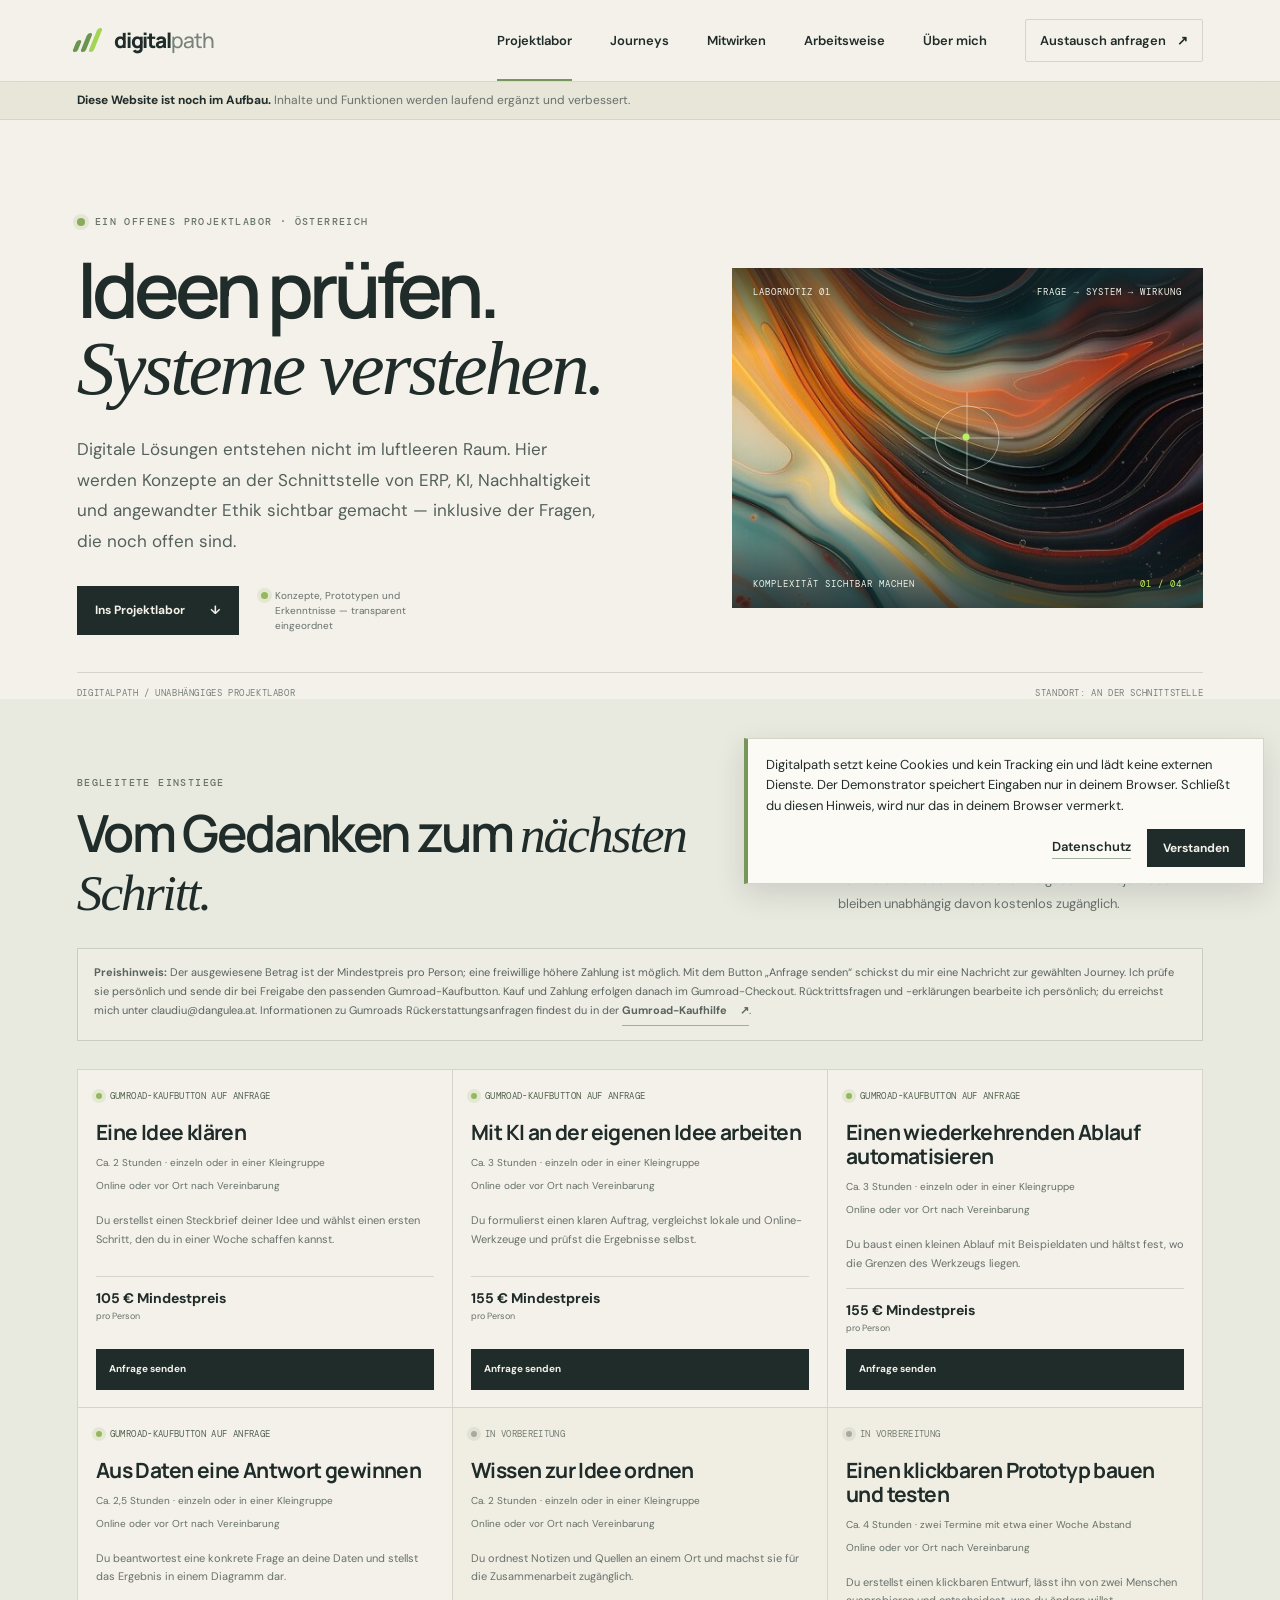
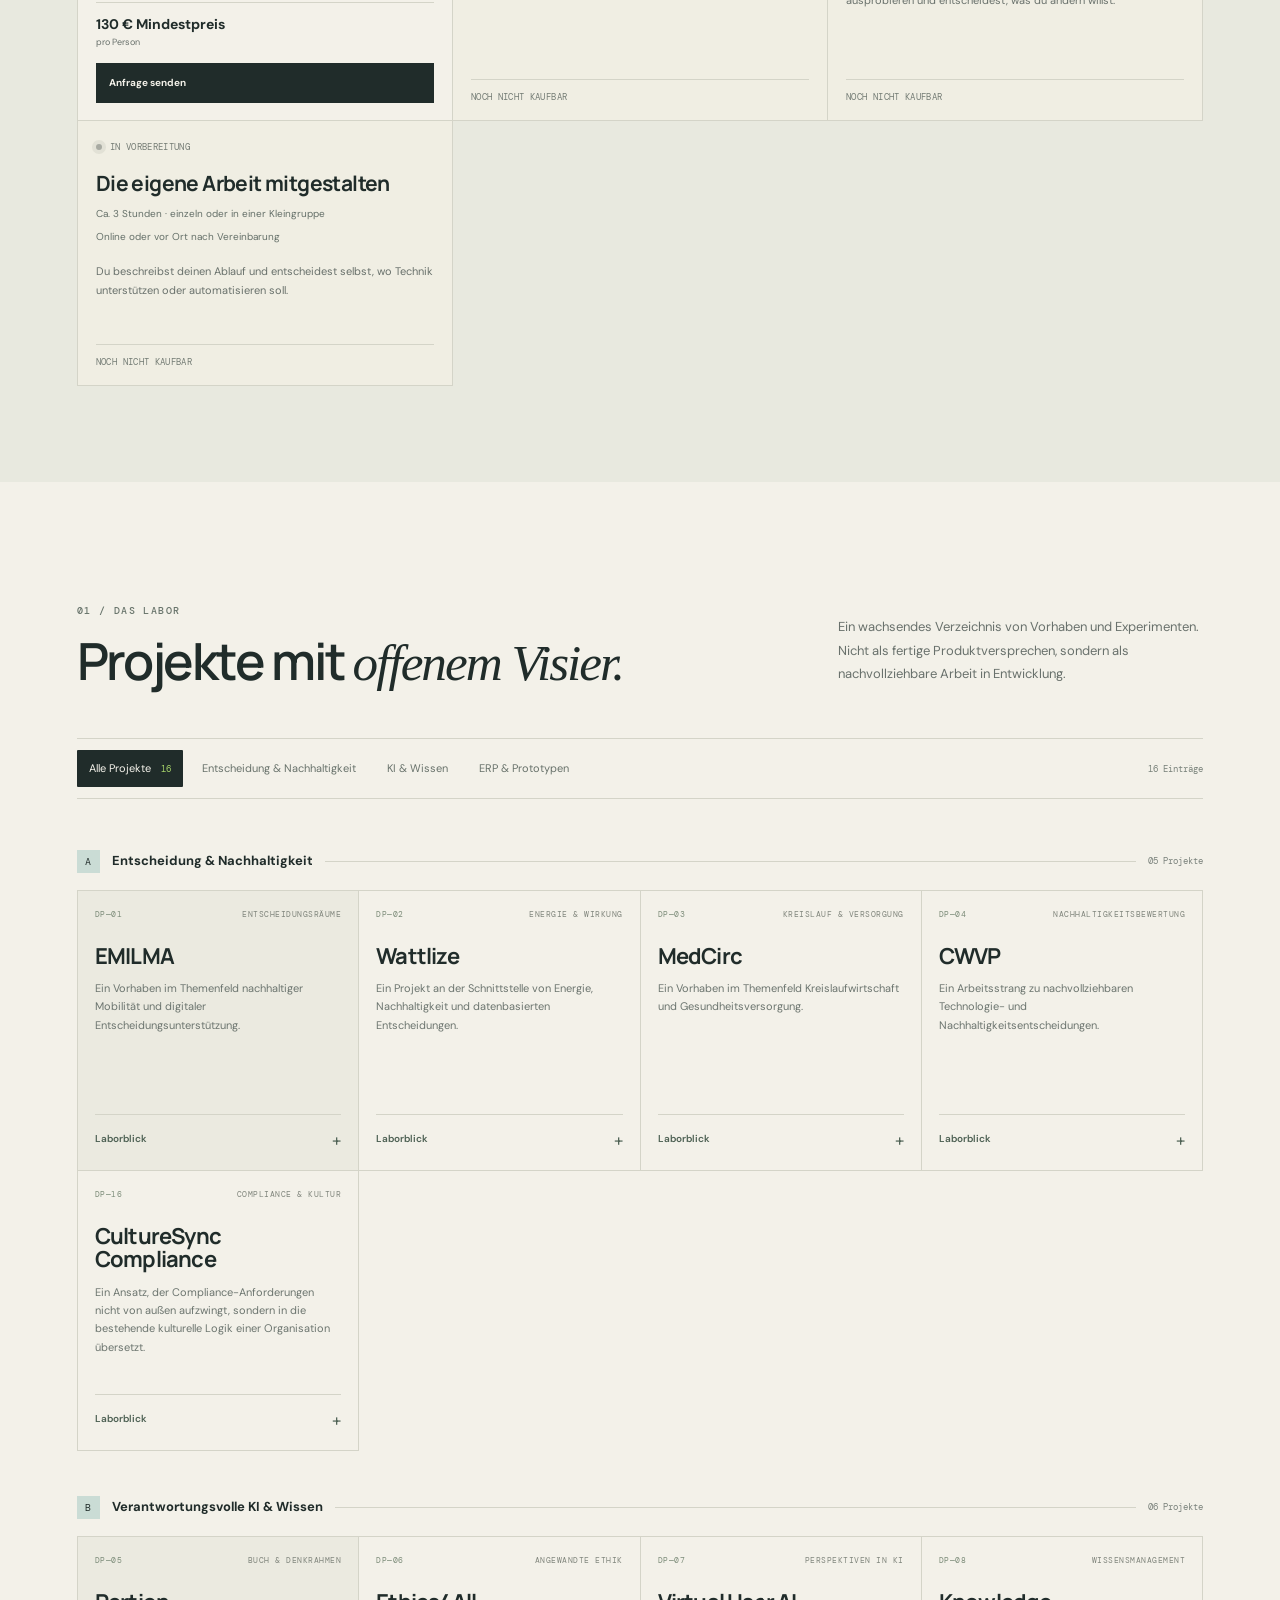
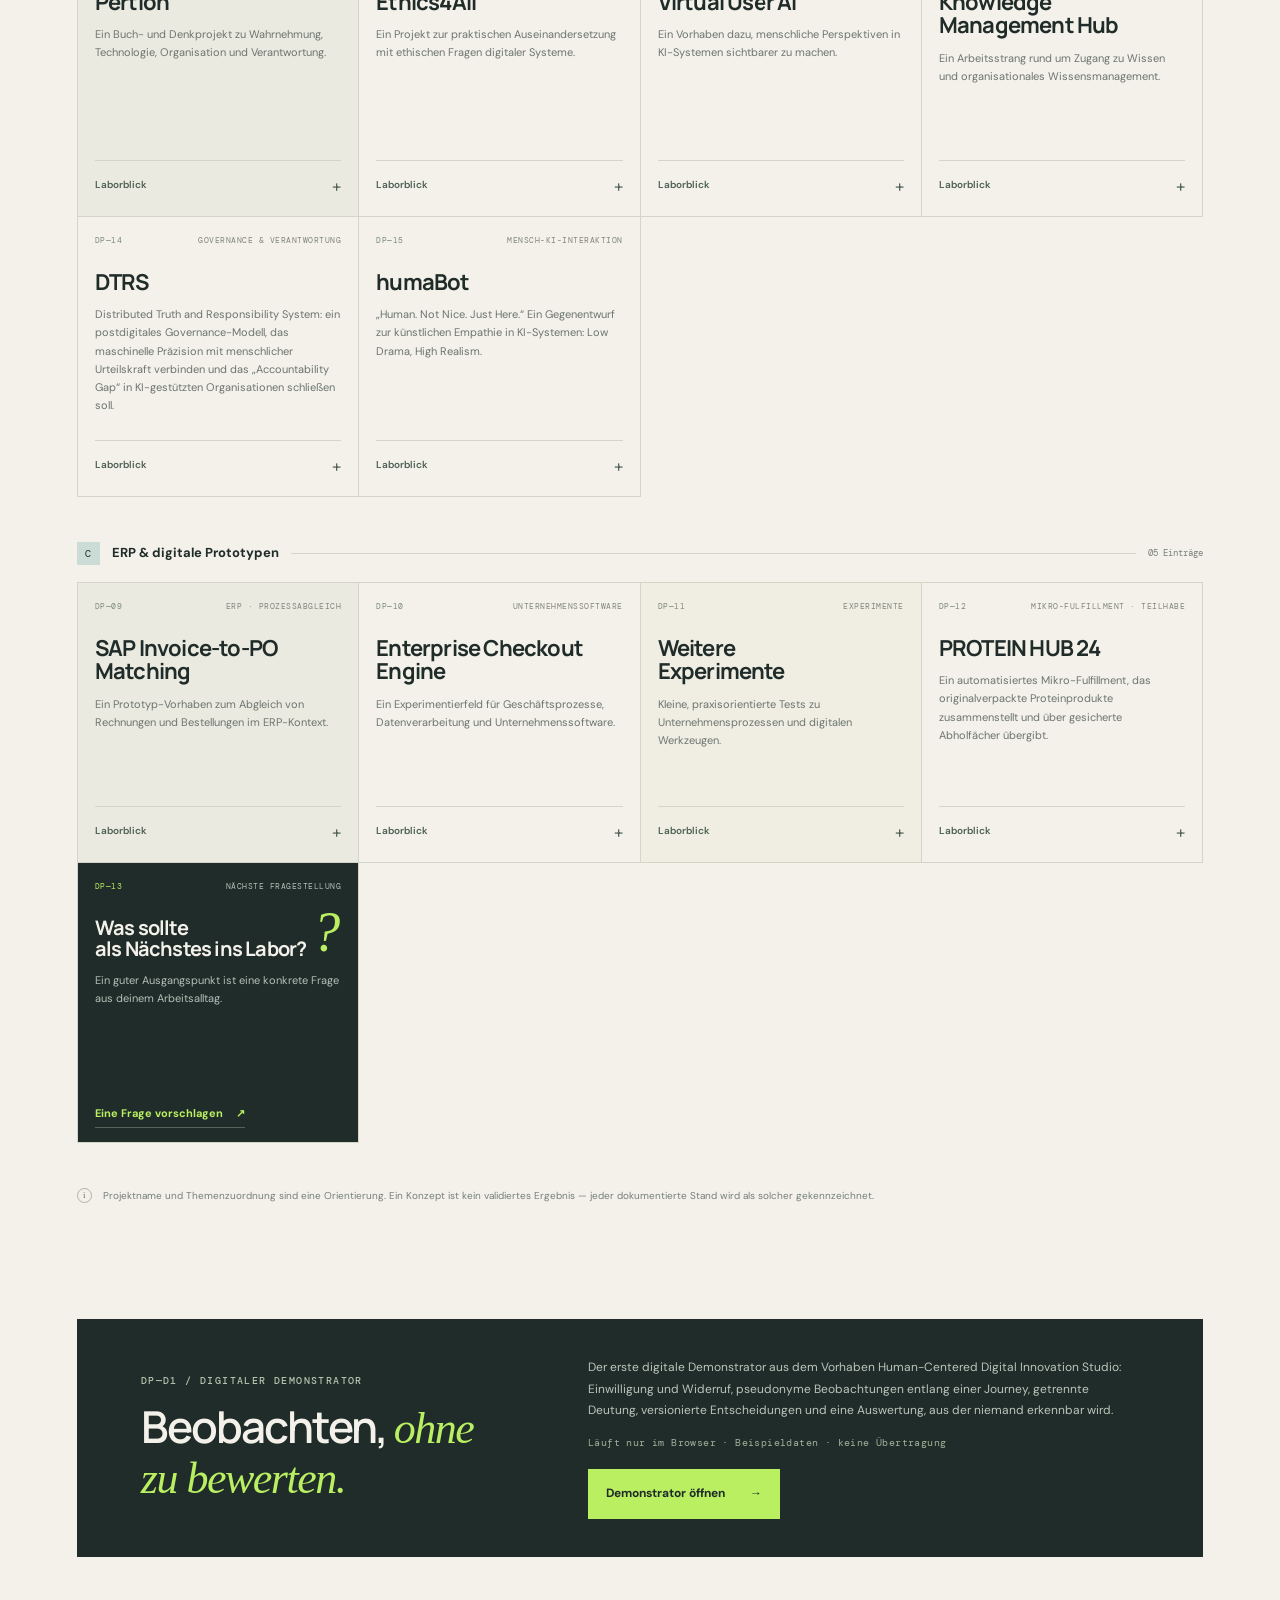
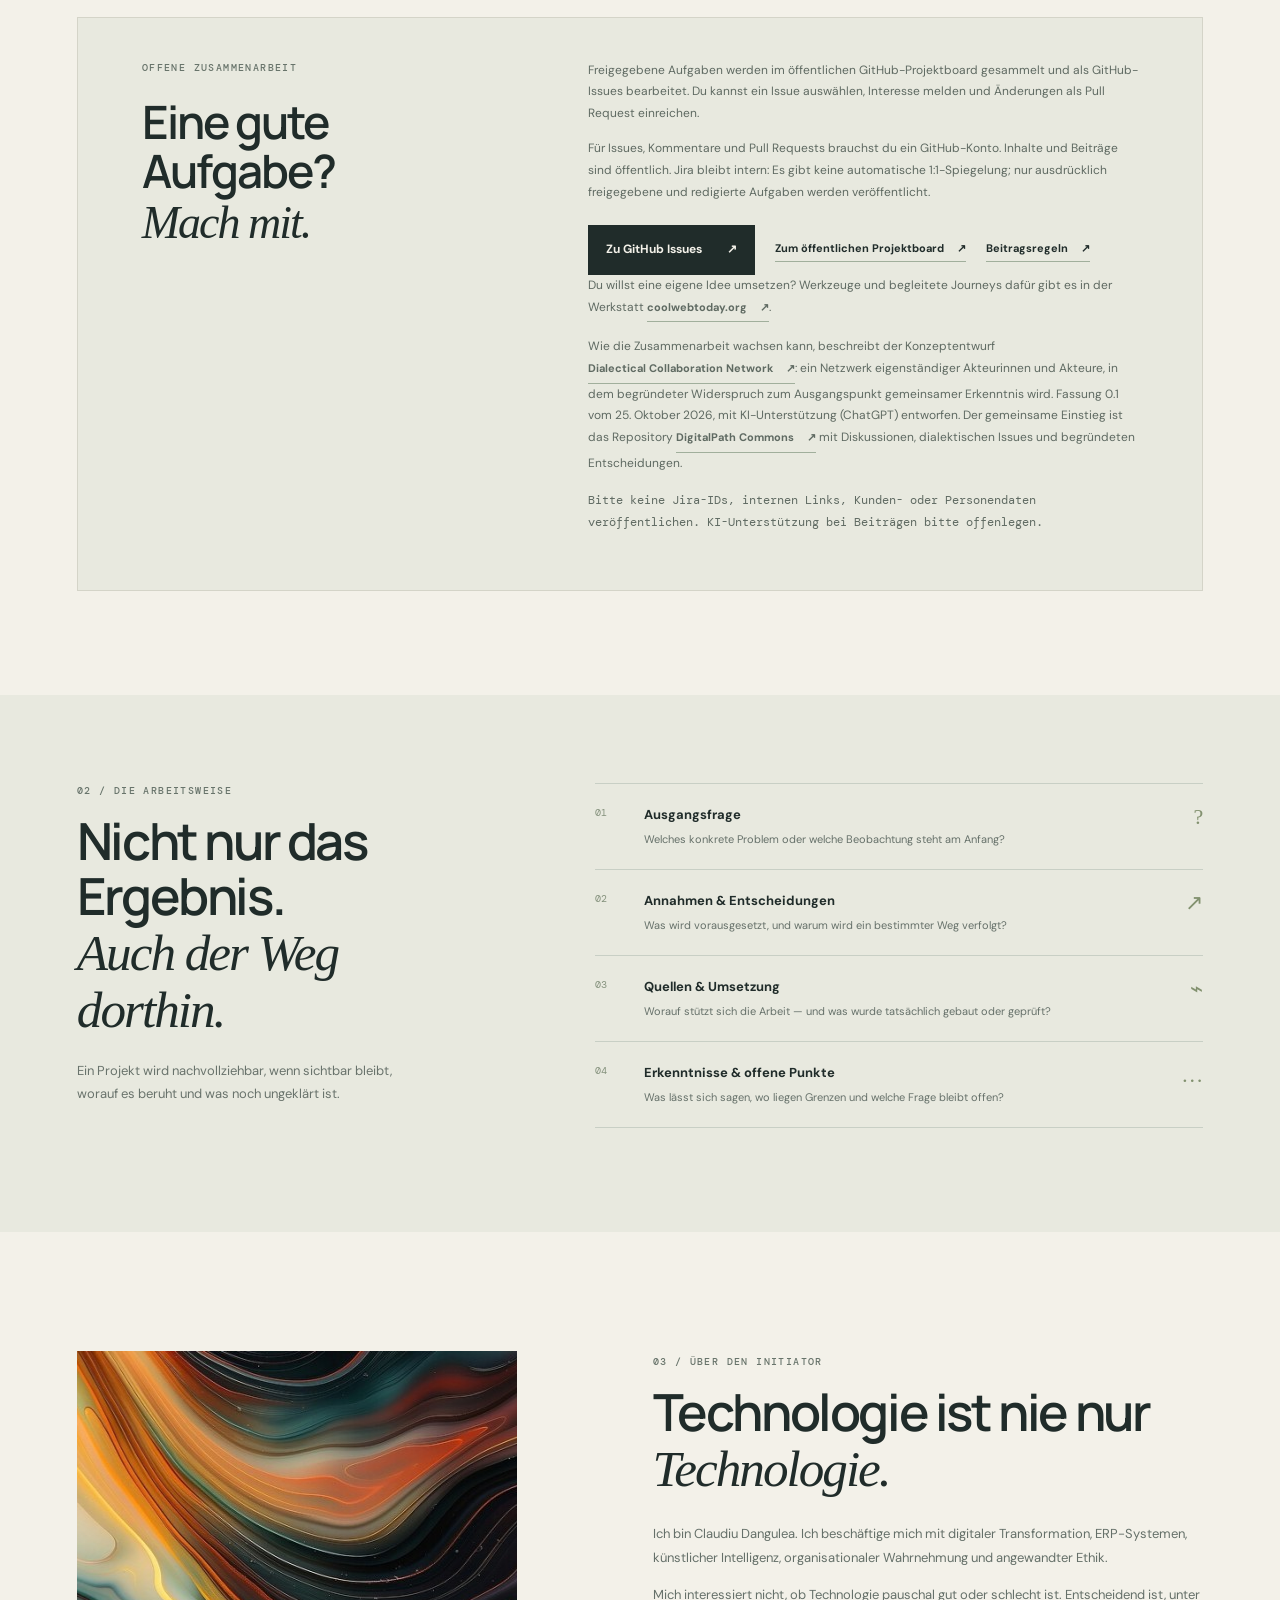
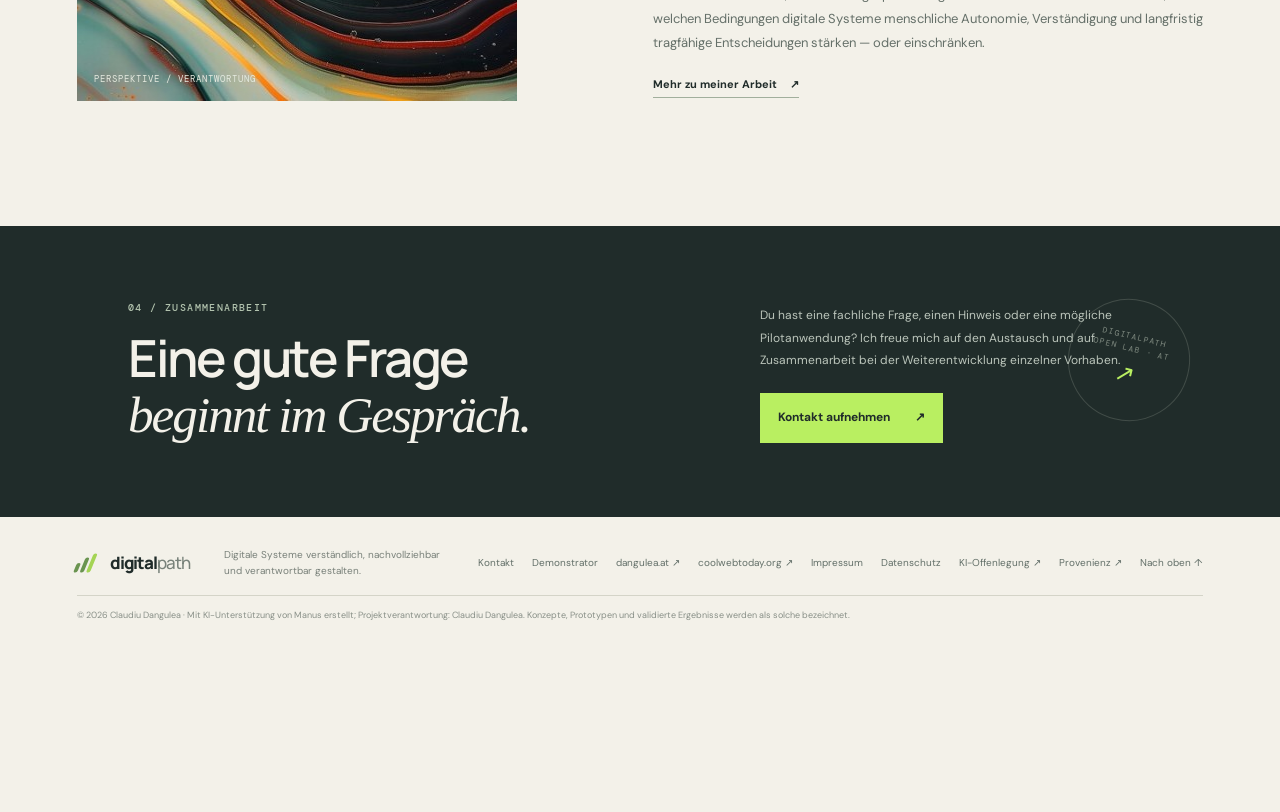
==== commit 174ecc29: "Hinweis im Aufbau; Satz zur Verbraucherschlichtung entfernt Unter der Kopfzeile jeder Seite steht de" ====
--- a/index.html
+++ b/index.html
@@ -112,6 +112,9 @@
   
 /* Datenschutzhinweis (script.js): Information ohne Einwilligungsabfrage */
 .privacy-notice{position:fixed;z-index:60;right:16px;bottom:16px;left:16px;max-width:520px;margin-left:auto;padding:16px 18px;background:#fbfaf5;color:var(--ink);border:1px solid var(--line);border-left:4px solid #77965c;box-shadow:0 10px 28px rgba(32,44,42,.14);font-size:13px;line-height:1.6}.privacy-notice p{margin:0 0 12px}.privacy-notice-actions{display:flex;align-items:center;justify-content:flex-end;flex-wrap:wrap;gap:16px}.privacy-notice-actions a{border-bottom:1px solid #a1af9c;font-weight:600}.privacy-notice-actions a:hover{color:var(--accent-dark)}.privacy-notice-actions button{font:700 12px var(--sans);padding:11px 16px;border:0;background:var(--ink);color:var(--paper);cursor:pointer}.privacy-notice-actions button:hover{background:#40564c}@media print{.privacy-notice{display:none}}
+
+/* Hinweis zum Entwicklungsstand */
+.site-notice{border-bottom:1px solid var(--line);background:var(--paper-deep);color:var(--muted);font-size:12px;line-height:1.6;padding:9px max(6vw,24px)}.site-notice p{max-width:var(--page);margin:0 auto}.site-notice strong{color:var(--ink)}
 </style>
   <script src="script.js" defer></script>
 </head>
@@ -132,6 +135,7 @@
       <a class="nav-contact" href="#kontakt">Austausch anfragen <span aria-hidden="true">↗</span></a>
     </nav>
   </header>
+  <aside class="site-notice" aria-label="Hinweis zum Entwicklungsstand"><p><strong>Diese Website ist noch im Aufbau.</strong> Inhalte und Funktionen werden laufend ergänzt und verbessert.</p></aside>
 
   <main id="hauptinhalt">
     <section class="hero" id="start" aria-labelledby="hero-title">
